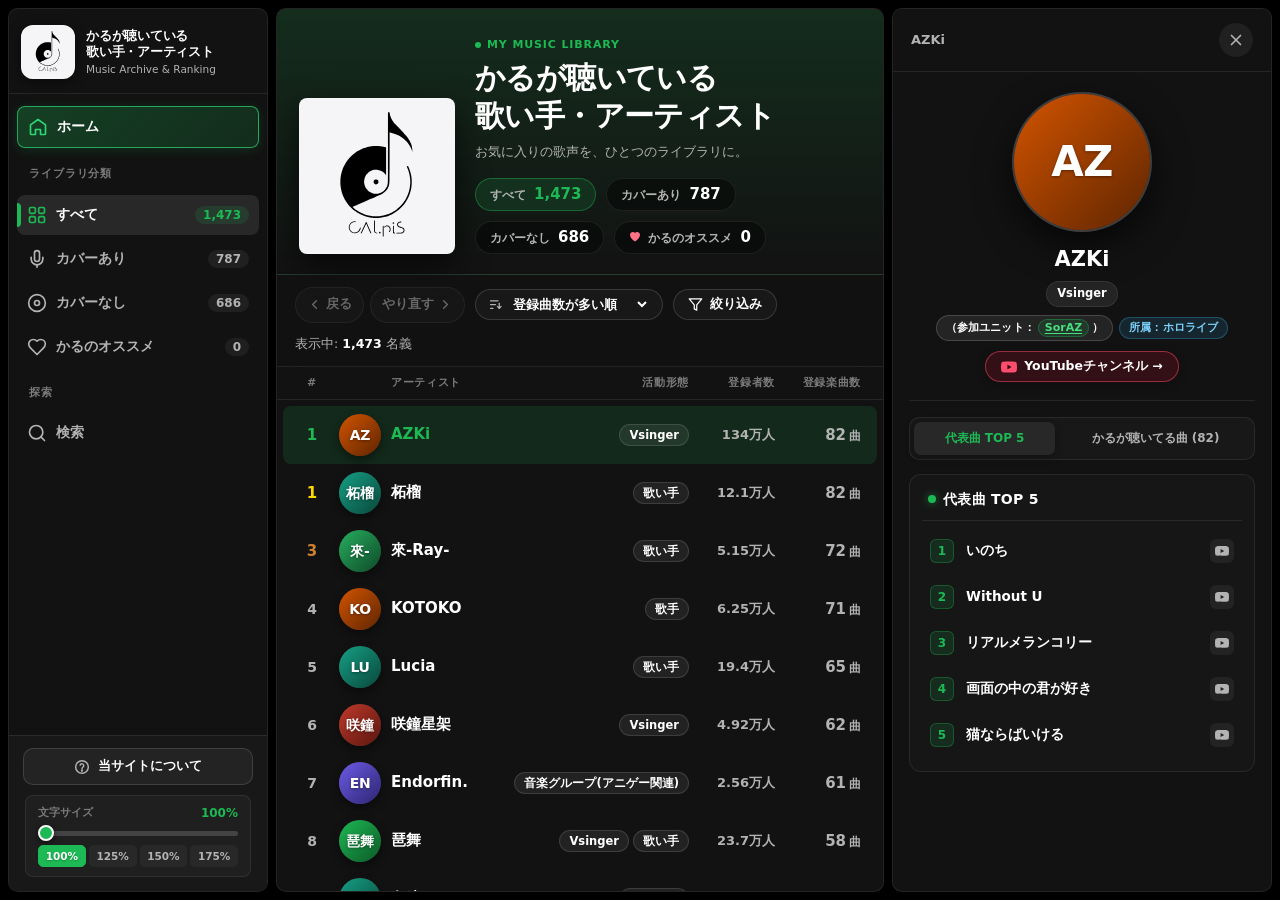
==== index.html @ d20d6b58 "Add files via upload" ====
<!DOCTYPE html>
<html lang="ja">
<head>
  <meta charset="UTF-8">
  <meta name="viewport" content="width=device-width, initial-scale=1.0, viewport-fit=cover">
  <title>かるが聴いている歌い手・アーティスト</title>
  <meta name="description" content="かるが聴いている歌い手・アーティストの登録楽曲ランキング・アーカイブサイト（カバーあり・カバーなし・代表曲TOP5対応）">
  <meta name="theme-color" content="#000000">
  <link rel="preconnect" href="https://yt3.googleusercontent.com">
  <link rel="preconnect" href="https://yt3.googleusercontent.com" crossorigin>
  <link rel="dns-prefetch" href="https://yt3.googleusercontent.com">
  <link rel="preconnect" href="https://yt3.ggpht.com">
  <link rel="preconnect" href="https://yt3.ggpht.com" crossorigin>
  <link rel="dns-prefetch" href="https://yt3.ggpht.com">
  <link rel="preconnect" href="https://lh3.googleusercontent.com">
  <link rel="preconnect" href="https://lh3.googleusercontent.com" crossorigin>
  <link rel="dns-prefetch" href="https://lh3.googleusercontent.com">
  <link rel="manifest" href="./manifest.json">
  <meta name="mobile-web-app-capable" content="yes">
  <meta name="apple-mobile-web-app-capable" content="yes">
  <meta name="apple-mobile-web-app-status-bar-style" content="black-translucent">
  <meta name="apple-mobile-web-app-title" content="かる音楽アーカイブ">
  <link rel="icon" type="image/png" sizes="256x256" href="./assets/favicon.png">
  <link rel="icon" type="image/png" sizes="512x512" href="./assets/icon-512.png">
  <link rel="apple-touch-icon" sizes="180x180" href="./assets/apple-touch-icon.png">
  <link rel="canonical" href="https://calpis-music-archive.vercel.app/">
  <meta property="og:type" content="website">
  <meta property="og:url" content="https://calpis-music-archive.vercel.app/">
  <meta property="og:site_name" content="かるが聴いている歌い手・アーティスト">
  <meta property="og:title" content="かるが聴いている歌い手・アーティスト">
  <meta property="og:description" content="かるが聴いている女性ボーカル・歌い手・アーティストの登録楽曲ランキング・アーカイブ">
  <meta property="og:image" content="https://calpis-music-archive.vercel.app/assets/ogp.png">
  <meta property="og:image:width" content="1200">
  <meta property="og:image:height" content="630">
  <meta name="twitter:card" content="summary_large_image">
  <meta name="twitter:url" content="https://calpis-music-archive.vercel.app/">
  <meta name="twitter:title" content="かるが聴いている歌い手・アーティスト">
  <meta name="twitter:description" content="かるが聴いている女性ボーカル・歌い手・アーティストの登録楽曲ランキング・アーカイブ">
  <meta name="twitter:image" content="https://calpis-music-archive.vercel.app/assets/ogp.png">
  <link rel="stylesheet" href="./styles.css">
</head>
<body>
  <!-- Owner-only Edit Mode Banner (Hidden unless activated by 5 taps; general visitors never see this) -->
  <div class="fav-quick-edit-banner" id="favQuickEditBanner" role="status" aria-live="polite">
    <div class="fav-qe-main-row">
      <span class="fav-qe-left">
        <span class="fav-qe-dot"></span>
        <span class="fav-qe-text"><svg class="heart-soft-svg" viewBox="0 0 24 24" fill="currentColor" aria-hidden="true"><path d="M12 20.6c-.35 0-.7-.12-1-.35C7.1 17.2 2 12.8 2 7.8 2 4.5 4.6 2 7.9 2c1.75 0 3.25.8 4.1 2.05C12.85 2.8 14.35 2 16.1 2 19.4 2 22 4.5 22 7.8c0 5-5.1 9.4-9 12.45-.3.23-.65.35-1 .35Z"/></svg> 編集モード</span>
        <span class="fav-qe-diff-badge" id="favQeDiffBadge">変更なし</span>
      </span>
      <span class="fav-qe-actions">
        <button type="button" class="fav-qe-history-btn" data-history-action="undo" title="直前の操作を取り消す（戻る）" aria-label="戻る" disabled>↶</button>
        <button type="button" class="fav-qe-history-btn" data-history-action="redo" title="取り消した操作をやり直す" aria-label="やり直す" disabled>↷</button>
        <button type="button" class="fav-qe-migrate-btn" id="openLegacyMigrateBtn" style="display:none;" title="この端末のlocalStorageにある既存ハート設定をサーバーへ移行">端末データ移行</button>
        <button type="button" class="fav-qe-discard-btn" id="discardFavQuickEditBtn" style="display:none;" title="未保存の変更を破棄して編集前の状態に戻す">取消</button>
        <button type="button" class="fav-qe-exit-btn" id="exitFavQuickEditBtn">完了して閉じる</button>
      </span>
    </div>
    <div class="fav-qe-tier-row" id="favQeTierTabs" role="tablist" aria-label="付与するハートのグレード選択">
      <button type="button" class="fav-qe-tier-tab active" data-select-heart-tier="3" role="tab" aria-selected="true" title="最上位グレードのハートを付ける">
        <span class="qe-tier-icon qe-tier-icon-3"><span class="heart-tier-pc">♥♥♥</span><span class="heart-tier-mob"><svg class="heart-soft-svg heart-mob-tier-3" viewBox="0 0 24 24" aria-hidden="true"><path class="heart-mob-outer-ring" d="M12 21.4c-.38 0-.75-.13-1.08-.38C6.7 17.7 1.3 13.0 1.3 7.7 1.3 4.1 4.1 1.4 7.7 1.4c1.82 0 3.4.82 4.3 2.12C12.9 2.22 14.48 1.4 16.3 1.4 19.9 1.4 22.7 4.1 22.7 7.7c0 5.3-5.4 10.0-9.62 13.32-.33.25-.7.38-1.08.38Z" fill="none" stroke="#fda4af" stroke-width="1.65"/><path class="heart-mob-inner-core" d="M12 18.5c-.28 0-.55-.1-.78-.28C8.2 15.8 4.4 12.5 4.4 8.6 4.4 6.1 6.3 4.2 8.9 4.2c1.38 0 2.52.6 3.1 1.56.58-.96 1.72-1.56 3.1-1.56 2.6 0 4.5 1.9 4.5 4.4 0 3.9-3.8 7.2-6.82 9.62-.23.18-.5.28-.78.28Z" fill="#f43f5e"/></svg></span></span>
        <span class="qe-tier-label">最上位</span>
      </button>
      <button type="button" class="fav-qe-tier-tab" data-select-heart-tier="2" role="tab" aria-selected="false" title="第2グレードのハートを付ける">
        <span class="qe-tier-icon qe-tier-icon-2"><span class="heart-tier-pc">♥♥</span><span class="heart-tier-mob"><svg class="heart-soft-svg heart-mob-tier-2" viewBox="0 0 24 24" fill="#fb7185" aria-hidden="true"><path d="M12 20.6c-.35 0-.7-.12-1-.35C7.1 17.2 2 12.8 2 7.8 2 4.5 4.6 2 7.9 2c1.75 0 3.25.8 4.1 2.05C12.85 2.8 14.35 2 16.1 2 19.4 2 22 4.5 22 7.8c0 5-5.1 9.4-9 12.45-.3.23-.65.35-1 .35Z"/></svg></span></span>
        <span class="qe-tier-label">第2</span>
      </button>
      <button type="button" class="fav-qe-tier-tab" data-select-heart-tier="1" role="tab" aria-selected="false" title="第1グレードのハートを付ける">
        <span class="qe-tier-icon qe-tier-icon-1"><span class="heart-tier-pc">♥</span><span class="heart-tier-mob"><svg class="heart-soft-svg heart-mob-tier-1" viewBox="0 0 24 24" fill="none" stroke="#fda4af" stroke-width="2.4" aria-hidden="true"><path d="M12 20.2c-.35 0-.7-.12-1-.35C7.1 16.8 2.4 12.6 2.4 7.8 2.4 4.7 4.8 2.3 7.9 2.3c1.75 0 3.25.8 4.1 2.05C12.85 3.1 14.35 2.3 16.1 2.3c3.1 0 5.5 2.4 5.5 5.5 0 4.8-4.7 9-8.6 12.05-.3.23-.65.35-1 .35Z"/></svg></span></span>
        <span class="qe-tier-label">第1</span>
      </button>
    </div>
    <div class="fav-qe-error-row" id="favQeErrorRow" style="display:none;" role="alert">
      <span class="fav-qe-error-msg" id="favQeErrorMsg">保存に失敗しました。変更内容は端末内に保持されています。</span>
      <span class="fav-qe-error-actions">
        <button type="button" class="fav-qe-retry-btn" id="retryFavSaveBtn">再試行</button>
        <button type="button" class="fav-qe-keep-close-btn" id="closeKeepDraftBtn">一時保存して閉じる</button>
      </span>
    </div>
  </div>

  <!-- Owner-only Initial localStorage -> Server Migration Modal (Only accessible inside Edit Mode) -->
  <div class="about-modal-backdrop fav-sync-modal-overlay" id="favMigrationModal" aria-hidden="true" role="dialog" aria-modal="true" aria-labelledby="favMigrationTitle">
    <div class="about-modal-card fav-sync-modal-card">
      <div class="about-modal-header">
        <div class="about-modal-title-wrap">
          <span class="about-modal-icon">❤</span>
          <h2 class="about-modal-title" id="favMigrationTitle">既存の「かるのオススメ」サーバー初回移行</h2>
        </div>
        <button type="button" class="about-modal-close" id="closeFavMigrationModalBtn" aria-label="閉じる">✕</button>
      </div>
      <div class="about-modal-body fav-sync-modal-body">
        <p class="fav-sync-lead" id="favMigrationLead">この端末に保存されている既存のハート設定をサーバーへ移行し、PC・スマホ・PWA・全閲覧者間で共有できるようにします。</p>
        <div class="fav-sync-preview-box">
          <div class="fav-sync-preview-header">
            <span>この端末の既存ハート設定</span>
            <strong id="favMigrationCountBadge">0 名義</strong>
          </div>
          <div class="fav-sync-preview-list" id="favMigrationPreviewList"></div>
        </div>
        <div class="fav-sync-error-box" id="favMigrationErrorBox" style="display:none;" role="alert"></div>
        <div class="fav-sync-modal-actions">
          <button type="button" class="fav-sync-btn fav-sync-btn-primary" id="confirmFavMigrationBtn">確認してこの端末からサーバーへ移行する</button>
          <button type="button" class="fav-sync-btn fav-sync-btn-secondary" id="postponeFavMigrationBtn">あとで（今は移行しない）</button>
          <button type="button" class="fav-sync-btn fav-sync-btn-ghost" id="skipDeviceFavMigrationBtn">この端末からは移行しない（別端末から移行する）</button>
        </div>
      </div>
    </div>
  </div>

  <!-- Owner-only Multi-Device Conflict Resolution Modal (Only triggered when saving from Edit Mode) -->
  <div class="about-modal-backdrop fav-sync-modal-overlay" id="favConflictModal" aria-hidden="true" role="dialog" aria-modal="true" aria-labelledby="favConflictTitle">
    <div class="about-modal-card fav-sync-modal-card">
      <div class="about-modal-header">
        <div class="about-modal-title-wrap">
          <span class="about-modal-icon">!</span>
          <h2 class="about-modal-title" id="favConflictTitle">他端末での更新を検出しました（上書き防止）</h2>
        </div>
        <button type="button" class="about-modal-close" id="closeFavConflictModalBtn" aria-label="閉じる">✕</button>
      </div>
      <div class="about-modal-body fav-sync-modal-body">
        <p class="fav-sync-lead">この端末で編集している間に、別の端末から設定が更新されました。意図しない上書きを防ぐため、保存方法を選択してください。</p>
        <div class="fav-conflict-grid">
          <div class="fav-sync-preview-box">
            <div class="fav-sync-preview-header">
              <span>この端末での変更内容</span>
              <strong id="favConflictLocalSummary">0 件</strong>
            </div>
            <div class="fav-sync-preview-list" id="favConflictLocalDetail"></div>
          </div>
          <div class="fav-sync-preview-box">
            <div class="fav-sync-preview-header">
              <span>サーバーの最新データ</span>
              <strong id="favConflictServerSummary">0 件</strong>
            </div>
            <div class="fav-sync-preview-list" id="favConflictServerDetail"></div>
          </div>
        </div>
        <div class="fav-sync-modal-actions">
          <button type="button" class="fav-sync-btn fav-sync-btn-primary" id="conflictMergeSaveBtn">両方の変更を合体して保存（推奨）</button>
          <button type="button" class="fav-sync-btn fav-sync-btn-secondary" id="conflictForceOverwriteBtn">この端末の内容でそのまま上書き保存</button>
          <button type="button" class="fav-sync-btn fav-sync-btn-ghost" id="conflictLoadServerBtn">サーバーの最新データを反映（今回の変更を破棄）</button>
        </div>
      </div>
    </div>
  </div>

  <!-- Owner-only Save Feedback Toast (Never shown during normal browsing) -->
  <div class="fav-sync-toast" id="favSyncToast" role="status" aria-live="polite" aria-atomic="true"></div>
  <!-- ① Simplified Clean Mobile Top Header Bar (with Home Reset & Search) -->
  <header class="mobile-top-bar">
    <div class="mobile-top-left">
      <span class="mobile-top-dot" aria-hidden="true"></span>
      <div class="mobile-top-title" id="mobileTopTitle">すべて</div>
    </div>
    <div class="mobile-top-actions">
      <button type="button" class="mob-icon-circle-btn mob-about-btn" id="mobAboutBtn" aria-label="当サイトについてを表示" title="当サイトについて">
        <svg viewBox="0 0 24 24" fill="none" stroke="currentColor" stroke-width="2.2" stroke-linecap="round" stroke-linejoin="round" aria-hidden="true"><circle cx="12" cy="12" r="9.5"></circle><path d="M9.2 9.2a2.8 2.8 0 0 1 5.45.95c0 1.9-2.65 2.45-2.65 4.05"></path><circle cx="12" cy="17.3" r="0.65" fill="currentColor"></circle></svg>
      </button>
      <button type="button" class="mob-home-btn" id="mobTopHomeBtn" aria-label="初期状態（ホーム）に戻る" title="ホーム（初期状態に戻る）">
        <svg viewBox="0 0 24 24" fill="none" stroke="currentColor" stroke-width="2.2" stroke-linecap="round" stroke-linejoin="round"><path d="M3 9.5 12 3l9 6.5V20a1 1 0 0 1-1 1h-5v-6h-6v6H4a1 1 0 0 1-1-1V9.5z"></path></svg>
        <span>ホーム</span>
      </button>
      <button type="button" class="mob-icon-circle-btn" id="mobTopSearchBtn" aria-label="検索画面を開く" title="検索">
        <svg viewBox="0 0 24 24" fill="none" stroke="currentColor" stroke-width="2.2" stroke-linecap="round" stroke-linejoin="round"><circle cx="11" cy="11" r="8"></circle><line x1="21" x2="16.65" y1="21" y2="16.65"></line></svg>
      </button>
    </div>
  </header>

  <div class="app-shell" id="appShell">
    <!-- Left Sidebar (PC) -->
    <aside class="left-sidebar" aria-label="メインナビゲーション">
      <div class="sidebar-top-area">
        <div class="brand-box">
          <div class="brand-logo-row">
            <div class="brand-disc-icon" aria-hidden="true"><img src="./assets/logo.svg" alt="CAL.piS ロゴ" class="brand-logo-img" width="48" height="48" decoding="async"></div>
            <div class="brand-text-col">
              <div class="brand-title">かるが聴いている<br>歌い手・アーティスト</div>
              <div class="brand-sub">Music Archive &amp; Ranking</div>
            </div>
          </div>
        </div>

        <nav class="nav-section" aria-label="カテゴリ・検索切替">
          <button type="button" class="nav-btn nav-home-btn" id="pcHomeBtn" title="初期状態（ホーム）に戻る">
            <span class="nav-btn-left">
              <svg viewBox="0 0 24 24" fill="none" stroke="currentColor" stroke-width="2" stroke-linecap="round" stroke-linejoin="round"><path d="M3 9.5 12 3l9 6.5V20a1 1 0 0 1-1 1h-5v-6h-6v6H4a1 1 0 0 1-1-1V9.5z"></path></svg>
              <span>ホーム</span>
            </span>
          </button>

          <div class="nav-section-label" style="margin-top:8px;">ライブラリ分類</div>
          <button type="button" class="nav-btn active" data-nav-view="all">
            <span class="nav-btn-left">
              <svg viewBox="0 0 24 24" fill="none" stroke="currentColor" stroke-width="2" stroke-linecap="round" stroke-linejoin="round"><rect x="3" y="3" width="7" height="7" rx="1.5"></rect><rect x="14" y="3" width="7" height="7" rx="1.5"></rect><rect x="14" y="14" width="7" height="7" rx="1.5"></rect><rect x="3" y="14" width="7" height="7" rx="1.5"></rect></svg>
              <span>すべて</span>
            </span>
            <span class="nav-count-badge" id="navBadgeAll">1,463</span>
          </button>

          <button type="button" class="nav-btn" data-nav-view="cat1">
            <span class="nav-btn-left">
              <svg viewBox="0 0 24 24" fill="none" stroke="currentColor" stroke-width="2" stroke-linecap="round" stroke-linejoin="round"><path d="M12 2a3 3 0 0 0-3 3v7a3 3 0 0 0 6 0V5a3 3 0 0 0-3-3Z"></path><path d="M19 10v2a7 7 0 0 1-14 0v-2"></path><line x1="12" x2="12" y1="19" y2="22"></line></svg>
              <span>カバーあり</span>
            </span>
            <span class="nav-count-badge" id="navBadgeCat1">783</span>
          </button>

          <button type="button" class="nav-btn" data-nav-view="cat2">
            <span class="nav-btn-left">
              <svg viewBox="0 0 24 24" fill="none" stroke="currentColor" stroke-width="2" stroke-linecap="round" stroke-linejoin="round"><circle cx="12" cy="12" r="10"></circle><circle cx="12" cy="12" r="3"></circle></svg>
              <span>カバーなし</span>
            </span>
            <span class="nav-count-badge" id="navBadgeCat2">680</span>
          </button>

          <button type="button" class="nav-btn nav-recommend-btn" data-nav-view="recommend">
            <span class="nav-btn-left">
              <svg viewBox="0 0 24 24" fill="none" stroke="currentColor" stroke-width="2" stroke-linecap="round" stroke-linejoin="round"><path d="M19 14c1.49-1.46 3-3.21 3-5.5A5.5 5.5 0 0 0 16.5 3c-1.76 0-3 .5-4.5 2-1.5-1.5-2.74-2-4.5-2A5.5 5.5 0 0 0 2 8.5c0 2.3 1.5 4.05 3 5.5l7 7Z"></path></svg>
              <span>かるのオススメ</span>
            </span>
            <span class="nav-count-badge" id="navBadgeRecommend">0</span>
          </button>

          <div class="nav-section-label" style="margin-top:10px;">探索</div>
          <button type="button" class="nav-btn" data-nav-view="search">
            <span class="nav-btn-left">
              <svg viewBox="0 0 24 24" fill="none" stroke="currentColor" stroke-width="2" stroke-linecap="round" stroke-linejoin="round"><circle cx="11" cy="11" r="8"></circle><line x1="21" x2="16.65" y1="21" y2="16.65"></line></svg>
              <span>検索</span>
            </span>
          </button>
        </nav>
      </div>

      <!-- Fixed-Position Footer: #pcFontScaleBox never shifts by even 1px across 100%-175% -->
      <div class="sidebar-footer" id="pcSidebarFooter">
        <button type="button" class="pc-about-site-btn" id="pcAboutBtn" aria-label="当サイトについてを表示" title="当サイトについて">
          <svg viewBox="0 0 24 24" fill="none" stroke="currentColor" stroke-width="2.2" stroke-linecap="round" stroke-linejoin="round" aria-hidden="true"><circle cx="12" cy="12" r="9.5"></circle><path d="M9.2 9.2a2.8 2.8 0 0 1 5.45.95c0 1.9-2.65 2.45-2.65 4.05"></path><circle cx="12" cy="17.3" r="0.65" fill="currentColor"></circle></svg>
          <span>当サイトについて</span>
        </button>
        <div class="font-scale-box" id="pcFontScaleBox" aria-label="PC文字サイズ設定">
          <div class="font-scale-header">
            <span class="font-scale-label">文字サイズ</span>
            <strong class="font-scale-val" id="pcFontScaleVal">100%</strong>
          </div>
          <input type="range" id="pcFontScaleSlider" class="font-scale-slider" min="100" max="175" step="25" value="100" aria-valuemin="100" aria-valuemax="175" aria-valuenow="100" aria-label="文字サイズ調整スライダー（100%〜175%）">
          <div class="font-scale-ticks" role="group" aria-label="文字サイズ段階選択">
            <button type="button" class="font-tick-btn active" data-font-scale="100">100%</button>
            <button type="button" class="font-tick-btn" data-font-scale="125">125%</button>
            <button type="button" class="font-tick-btn" data-font-scale="150">150%</button>
            <button type="button" class="font-tick-btn" data-font-scale="175">175%</button>
          </div>
        </div>

      </div>
    </aside>

    <!-- Center Ranking / Search Panel -->
    <main class="center-panel">
      <div class="center-scroll" id="centerScrollArea">
        <!-- Hero Header (Visible on Category 1 & 2 views) -->
        <section class="hero-header" id="heroHeaderSection">
          <div class="hero-cover-wrap">
            <img src="./assets/logo.svg" alt="かるが聴いている歌い手・アーティスト 公式ロゴ (CAL.piS)" class="hero-cover-img" width="156" height="156" fetchpriority="high" decoding="async">
          </div>
          <div class="hero-info">
            <div class="hero-badge">
              <span class="hero-badge-dot"></span>
              <span>MY MUSIC LIBRARY</span>
            </div>
            <h1 class="hero-title">かるが聴いている<span class="nowrap-phrase">歌い手・アーティスト</span></h1>
            <p class="hero-desc">お気に入りの歌声を、<span class="nowrap-phrase">ひとつのライブラリに。</span></p>
            <div class="hero-brand-sub">
              <span class="hero-brand-sub-dot"></span>
              <span>CALPIS MUSIC ARCHIVE</span>
            </div>
            <div class="hero-stats">
              <button type="button" class="stat-pill interactive active-cat" id="pillAll" title="すべてを表示">
                <span class="stat-label">すべて</span>
                <span class="stat-val" id="statTotal">1,473</span>
              </button>
              <button type="button" class="stat-pill interactive" id="pillCat1" title="カバーありを表示">
                <span class="stat-label">カバーあり</span>
                <span class="stat-val" id="statCat1">787</span>
              </button>
              <button type="button" class="stat-pill interactive" id="pillCat2" title="カバーなしを表示">
                <span class="stat-label">カバーなし</span>
                <span class="stat-val" id="statCat2">686</span>
              </button>
              <button type="button" class="stat-pill interactive stat-pill-recommend" id="pillRecommend" title="かるのオススメを表示">
                <span class="stat-label"><svg class="heart-soft-svg" viewBox="0 0 24 24" fill="currentColor" aria-hidden="true"><path d="M12 20.6c-.35 0-.7-.12-1-.35C7.1 17.2 2 12.8 2 7.8 2 4.5 4.6 2 7.9 2c1.75 0 3.25.8 4.1 2.05C12.85 2.8 14.35 2 16.1 2 19.4 2 22 4.5 22 7.8c0 5-5.1 9.4-9 12.45-.3.23-.65.35-1 .35Z"/></svg> かるのオススメ</span>
                <span class="stat-val" id="statRecommend">0</span>
              </button>
            </div>
          </div>
        </section>

        <!-- Smartphone Horizontal Short "かるのオススメ" Box (replaces Mobile App Title Box between Top Bar and Stat Cards) -->
        <section class="mobile-recommend-box-wrap" id="mobileRecommendWrap" aria-label="かるのオススメ">
          <button type="button" class="mobile-recommend-banner" id="mobRecommendBtn">
            <span class="mob-rec-left">
              <span class="mob-rec-icon" aria-hidden="true">
                <svg class="heart-soft-svg" viewBox="0 0 24 24" fill="currentColor" aria-hidden="true"><path d="M12 20.6c-.35 0-.7-.12-1-.35C7.1 17.2 2 12.8 2 7.8 2 4.5 4.6 2 7.9 2c1.75 0 3.25.8 4.1 2.05C12.85 2.8 14.35 2 16.1 2 19.4 2 22 4.5 22 7.8c0 5-5.1 9.4-9 12.45-.3.23-.65.35-1 .35Z"/></svg>
              </span>
              <span class="mob-rec-text-col">
                <span class="mob-rec-title">かるのオススメ</span>
              </span>
            </span>
            <span class="mob-rec-right">
              <span class="mob-rec-count-wrap"><strong id="mobStatRecommend">0</strong><span>名義</span><span class="mob-rec-slash">/</span><strong id="mobStatRecommendSongs">0</strong><span>曲</span></span>
              <span class="mob-stat-action-badge">切替</span>
            </span>
          </button>
        </section>

        <!-- ② 3 High-Visibility Stat Cards for Smartphone (Total is non-button readout; Cat1/Cat2 are interactive buttons) -->
        <section class="mobile-stats-grid" id="mobileStatsGrid" aria-label="アーカイブ統計・分類切替">
          <button type="button" class="mob-stat-card interactive active-cat" id="mobCardTotal">
            <div class="mob-stat-top-row">
              <div class="mob-stat-icon" aria-hidden="true">
                <svg viewBox="0 0 24 24" fill="none" stroke="currentColor" stroke-width="2.2" stroke-linecap="round" stroke-linejoin="round"><rect x="3" y="3" width="7" height="7" rx="1.5"></rect><rect x="14" y="3" width="7" height="7" rx="1.5"></rect><rect x="14" y="14" width="7" height="7" rx="1.5"></rect><rect x="3" y="14" width="7" height="7" rx="1.5"></rect></svg>
              </div>
              <span class="mob-stat-action-badge">切替</span>
            </div>
            <div class="mob-stat-num" id="mobStatTotal">1,463</div>
            <div class="mob-stat-label">すべて</div>
          </button>

          <button type="button" class="mob-stat-card interactive" id="mobCardCat1">
            <div class="mob-stat-top-row">
              <div class="mob-stat-icon" aria-hidden="true">
                <svg viewBox="0 0 24 24" fill="none" stroke="currentColor" stroke-width="2.2" stroke-linecap="round" stroke-linejoin="round"><path d="M12 2a3 3 0 0 0-3 3v7a3 3 0 0 0 6 0V5a3 3 0 0 0-3-3Z"></path><path d="M19 10v2a7 7 0 0 1-14 0v-2"></path><line x1="12" x2="12" y1="19" y2="22"></line></svg>
              </div>
              <span class="mob-stat-action-badge">切替</span>
            </div>
            <div class="mob-stat-num" id="mobStatCat1">783</div>
            <div class="mob-stat-label">カバーあり</div>
          </button>

          <button type="button" class="mob-stat-card interactive" id="mobCardCat2">
            <div class="mob-stat-top-row">
              <div class="mob-stat-icon" aria-hidden="true">
                <svg viewBox="0 0 24 24" fill="none" stroke="currentColor" stroke-width="2.2" stroke-linecap="round" stroke-linejoin="round"><circle cx="12" cy="12" r="10"></circle><circle cx="12" cy="12" r="3"></circle></svg>
              </div>
              <span class="mob-stat-action-badge">切替</span>
            </div>
            <div class="mob-stat-num" id="mobStatCat2">680</div>
            <div class="mob-stat-label">カバーなし</div>
          </button>
        </section>

        <!-- ③ Mobile Collection Section Heading above Unified Sort & Filter -->
        <section class="mobile-collection-header" id="mobileCollectionHeader">
          <div class="mob-col-overline">ARTIST COLLECTION</div>
          <h2 class="mob-col-title" id="mobCollectionTitle">すべて</h2>
          <div class="mob-col-subrow">
            <span id="mobCollectionSub">歌い手・アーティストを登録楽曲数順に表示</span>
            <span class="mob-col-count" id="mobCollectionCount">1,463 名義</span>
          </div>
        </section>

        <!-- Dedicated Search Header (Visible on Search view) -->
        <section class="search-view-header" id="searchHeaderSection" style="display:none;">
          <div class="search-header-top-row">
            <h1 class="search-view-title" id="searchViewTitle">すべて検索</h1>
            <div class="search-target-tabs" role="tablist" aria-label="検索モードの切り替え">
              <button type="button" class="search-target-tab active" data-search-target="all" role="tab" aria-selected="true">すべて</button>
              <button type="button" class="search-target-tab" data-search-target="artist" role="tab" aria-selected="false"><span class="tab-label-pc">アーティストを検索</span><span class="tab-label-mob">アーティスト</span></button>
              <button type="button" class="search-target-tab" data-search-target="song" role="tab" aria-selected="false"><span class="tab-label-pc">楽曲を検索</span><span class="tab-label-mob">楽曲</span></button>
              <button type="button" class="search-target-tab" data-search-target="group" role="tab" aria-selected="false"><span class="tab-label-pc">グループを検索</span><span class="tab-label-mob">グループ</span></button>
            </div>
          </div>
          <div class="search-box-wrap">
            <svg class="search-icon" viewBox="0 0 24 24" fill="none" stroke="currentColor" stroke-width="2.2" stroke-linecap="round" stroke-linejoin="round"><circle cx="11" cy="11" r="8"></circle><line x1="21" x2="16.65" y1="21" y2="16.65"></line></svg>
            <input type="text" inputmode="search" id="mainSearchInput" class="search-main-input" placeholder="アーティスト名・ひらがな・カタカナ・ローマ字・楽曲名を入力..." autocomplete="off">
            <button type="button" id="clearSearchBtn" class="search-clear-btn" style="display:none;" aria-label="検索語をクリア">×</button>
          </div>
          <!-- Live Search Candidate Suggestions -->
          <div class="search-candidates-bar" id="searchCandidatesBar" style="display:none;" aria-label="検索候補"></div>
          <div class="search-scope-tabs" role="tablist" aria-label="検索対象の分類">
            <button type="button" class="scope-tab active" data-search-scope="all">すべて (<span id="scopeCntAll">1,465</span>)</button>
            <button type="button" class="scope-tab" data-search-scope="cat1"><span class="tab-label-pc">カバーあり</span><span class="tab-label-mob">カバー</span> (<span id="scopeCntCat1">783</span>)</button>
            <button type="button" class="scope-tab" data-search-scope="cat2">カバーなし (<span id="scopeCntCat2">682</span>)</button>
          </div>
        </section>

        <!-- ③ Unified Sticky Controls & Active Filter Chips (Single unified location on both PC & Mobile) -->
        <div class="sticky-controls">
          <div class="controls-top-row">
            <div class="controls-left">
              <div class="history-nav-group" role="group" aria-label="操作の戻る・やり直す">
                <button type="button" class="history-nav-btn" id="undoNavBtn" data-history-action="undo" disabled aria-label="直前の操作に戻る" title="直前の操作に戻る">
                  <svg viewBox="0 0 24 24" fill="none" stroke="currentColor" stroke-width="2.3" stroke-linecap="round" stroke-linejoin="round"><polyline points="15 18 9 12 15 6"></polyline></svg>
                  <span>戻る</span>
                </button>
                <button type="button" class="history-nav-btn" id="redoNavBtn" data-history-action="redo" disabled aria-label="操作をやり直す" title="操作をやり直す">
                  <span>やり直す</span>
                  <svg viewBox="0 0 24 24" fill="none" stroke="currentColor" stroke-width="2.3" stroke-linecap="round" stroke-linejoin="round"><polyline points="9 18 15 12 9 6"></polyline></svg>
                </button>
              </div>
              <div class="sort-wrap" id="sortWrapContainer">
                <svg viewBox="0 0 24 24" fill="none" stroke="currentColor" stroke-width="2" stroke-linecap="round" stroke-linejoin="round"><line x1="4" x2="16" y1="6" y2="6"></line><line x1="4" x2="12" y1="12" y2="12"></line><line x1="4" x2="8" y1="18" y2="18"></line><polyline points="15 15 18 18 21 15"></polyline><line x1="18" x2="18" y1="10" y2="18"></line></svg>
                <select id="pcSortSelect" class="sort-select" aria-label="並び替え">
                  <option value="countDesc">登録曲数が多い順</option>
                  <option value="countAsc">登録曲数が少ない順</option>
                  <option value="kanaAsc">五十音順</option>
                  <option value="alphaAsc">アルファベット順</option>
                  <option value="nameAsc">名前：昇順</option>
                  <option value="nameDesc">名前：降順</option>
                  <option value="subDesc">登録者数が多い順</option>
                  <option value="subAsc">登録者数が少ない順</option>
                </select>
                <div class="custom-sort-menu" id="customSortMenu" role="listbox" aria-label="並び替えメニュー">
                  <button type="button" class="custom-sort-option active" data-sort-value="countDesc" role="option" aria-selected="true">登録曲数が多い順</button>
                  <button type="button" class="custom-sort-option" data-sort-value="countAsc" role="option" aria-selected="false">登録曲数が少ない順</button>
                  <button type="button" class="custom-sort-option" data-sort-value="kanaAsc" role="option" aria-selected="false">五十音順</button>
                  <button type="button" class="custom-sort-option" data-sort-value="alphaAsc" role="option" aria-selected="false">アルファベット順</button>
                  <button type="button" class="custom-sort-option" data-sort-value="nameAsc" role="option" aria-selected="false">名前：昇順</button>
                  <button type="button" class="custom-sort-option" data-sort-value="nameDesc" role="option" aria-selected="false">名前：降順</button>
                  <button type="button" class="custom-sort-option" data-sort-value="subDesc" role="option" aria-selected="false">登録者数が多い順</button>
                  <button type="button" class="custom-sort-option" data-sort-value="subAsc" role="option" aria-selected="false">登録者数が少ない順</button>
                </div>
              </div>

              <button type="button" class="filter-toggle-btn" id="pcFilterToggleBtn">
                <svg viewBox="0 0 24 24" fill="none" stroke="currentColor" stroke-width="2" stroke-linecap="round" stroke-linejoin="round"><polygon points="22 3 2 3 10 12.46 10 19 14 21 14 12.46 22 3"></polygon></svg>
                <span>絞り込み</span>
              </button>

              <!-- Active Filter Chips (Individual × removal + すべて解除) -->
              <div class="active-chips-wrap" id="activeChipsContainer"></div>
            </div>

            <div class="controls-right">
              <span class="result-summary-text" id="resultSummaryText">表示中: <strong>1,463</strong> 名義</span>
            </div>
          </div>
        </div>

        <!-- PC Collapsible Filter Drawer (Placed in normal scroll flow so scrolling down scrolls it up out of view) -->
        <div class="pc-filter-drawer" id="pcFilterDrawer"></div>

        <!-- "かるのオススメ" Artist / Song Switcher Slot (Placed ABOVE list-col-header) -->
        <div class="recommend-switch-bar-slot" id="recommendSwitchBarSlot" style="display:none;"></div>

        <!-- Ranking List Column Header (PC: 6 columns / Smartphone: 4 columns) -->
        <div class="list-col-header" id="listColHeader">
          <span class="list-col-rank" id="listColRankLabel" style="text-align:center;">#</span>
          <span></span>
          <span class="list-col-main" id="listColMainLabel">アーティスト</span>
          <span class="col-pc-only" style="text-align:right;">活動形態</span>
          <span class="col-pc-only col-agency-wide" style="text-align:center;" title="所属（事務所・作品）">所属</span>
          <span class="col-pc-only" style="text-align:right;" title="YouTubeチャンネル登録者数">登録者数</span>
          <span class="list-col-count" id="listColCountLabel" style="text-align:right;padding-right:4px;">登録楽曲数</span>
          <span class="list-col-fav-count" id="listColFavCountLabel" style="display:none;text-align:right;padding-right:4px;">高評価曲数</span>
        </div>

        <!-- Ranking Rows Container -->
        <div class="artist-list" id="artistListContainer"></div>
      </div>
    </main>

    <!-- Right Artist Detail Panel (PC Right Column / Mobile Bottom Sheet) -->
    <aside class="right-panel" id="rightDetailPanel" aria-label="アーティスト詳細">
      <div class="sheet-drag-handle" aria-hidden="true"></div>
      <div class="detail-top-bar">
        <button type="button" class="detail-back-btn" id="detailBackBtn" style="display:none;" aria-label="直前のプロフィール・状態に戻る" title="直前のプロフィール・状態に戻る">
          <svg width="15" height="15" viewBox="0 0 24 24" fill="none" stroke="currentColor" stroke-width="2.4" stroke-linecap="round" stroke-linejoin="round"><polyline points="15 18 9 12 15 6"></polyline></svg>
          <span id="detailBackBtnLabel">戻る</span>
        </button>
        <div class="detail-bar-title" id="detailTopBarTitle">アーティスト詳細</div>
        <button type="button" class="detail-close-btn" id="closeDetailBtn" aria-label="詳細パネルを閉じる" title="閉じる">
          <svg width="18" height="18" viewBox="0 0 24 24" fill="none" stroke="currentColor" stroke-width="2.2" stroke-linecap="round" stroke-linejoin="round"><line x1="18" x2="6" y1="6" y2="18"></line><line x1="6" x2="18" y1="6" y2="18"></line></svg>
        </button>
      </div>
      <div class="detail-scroll" id="detailScrollContent"></div>
    </aside>
  </div>

  <!-- Mobile Backdrop for Bottom Sheets -->
  <div class="sheet-backdrop" id="sheetBackdrop"></div>

  <!-- Mobile Filter Bottom Sheet -->
  <div class="mobile-filter-sheet" id="mobFilterSheet" aria-label="絞り込み設定">
    <div class="sheet-drag-handle" aria-hidden="true"></div>
    <div class="mob-sheet-header">
      <div class="mob-sheet-title">絞り込み条件</div>
      <button type="button" class="detail-close-btn" id="closeMobFilterBtn" aria-label="閉じる"><svg width="20" height="20" viewBox="0 0 24 24" fill="none" stroke="currentColor" stroke-width="2.4" stroke-linecap="round" stroke-linejoin="round"><line x1="18" x2="6" y1="6" y2="18"></line><line x1="6" x2="18" y1="6" y2="18"></line></svg></button>
    </div>
    <div class="mob-sheet-body" id="mobFilterSheetBody"></div>
    <div class="mob-sheet-footer">
      <button type="button" class="btn-reset-mob" id="resetMobFilterBtn">すべて解除</button>
      <button type="button" class="btn-apply-mob" id="applyMobFilterBtn">結果を表示</button>
    </div>
  </div>

  <!-- Mobile Fixed Bottom Navigation (3 Tabs: カバーあり / カバーなし / 検索) -->
  <nav class="mobile-bottom-nav" aria-label="モバイルナビゲーション">
    <button type="button" class="mob-nav-item active" data-nav-view="all">
      <svg viewBox="0 0 24 24" fill="none" stroke="currentColor" stroke-width="2" stroke-linecap="round" stroke-linejoin="round"><rect x="3" y="3" width="7" height="7" rx="1.5"></rect><rect x="14" y="3" width="7" height="7" rx="1.5"></rect><rect x="14" y="14" width="7" height="7" rx="1.5"></rect><rect x="3" y="14" width="7" height="7" rx="1.5"></rect></svg>
      <span>すべて</span>
    </button>
    <button type="button" class="mob-nav-item" data-nav-view="cat1">
      <svg viewBox="0 0 24 24" fill="none" stroke="currentColor" stroke-width="2" stroke-linecap="round" stroke-linejoin="round"><path d="M12 2a3 3 0 0 0-3 3v7a3 3 0 0 0 6 0V5a3 3 0 0 0-3-3Z"></path><path d="M19 10v2a7 7 0 0 1-14 0v-2"></path><line x1="12" x2="12" y1="19" y2="22"></line></svg>
      <span>カバーあり</span>
    </button>
    <button type="button" class="mob-nav-item" data-nav-view="cat2">
      <svg viewBox="0 0 24 24" fill="none" stroke="currentColor" stroke-width="2" stroke-linecap="round" stroke-linejoin="round"><circle cx="12" cy="12" r="10"></circle><circle cx="12" cy="12" r="3"></circle></svg>
      <span>カバーなし</span>
    </button>
    <button type="button" class="mob-nav-item" data-nav-view="search">
      <svg viewBox="0 0 24 24" fill="none" stroke="currentColor" stroke-width="2" stroke-linecap="round" stroke-linejoin="round"><circle cx="11" cy="11" r="8"></circle><line x1="21" x2="16.65" y1="21" y2="16.65"></line></svg>
      <span>検索</span>
    </button>
  </nav>

  
  <!-- About This Site Modal (当サイトについて) -->
  <div class="about-modal-backdrop" id="aboutSiteModal" role="dialog" aria-modal="true" aria-labelledby="aboutSiteModalTitle" aria-hidden="true">
    <div class="about-modal-card">
      <div class="about-modal-header">
        <div class="about-modal-title-wrap">
          <svg class="about-modal-title-icon" viewBox="0 0 24 24" fill="none" stroke="currentColor" stroke-width="2.2" stroke-linecap="round" stroke-linejoin="round" aria-hidden="true"><circle cx="12" cy="12" r="9.5"></circle><path d="M9.2 9.2a2.8 2.8 0 0 1 5.45.95c0 1.9-2.65 2.45-2.65 4.05"></path><circle cx="12" cy="17.3" r="0.65" fill="currentColor"></circle></svg>
          <h2 class="about-modal-title" id="aboutSiteModalTitle">当サイトについて</h2>
        </div>
        <button type="button" class="about-modal-close-btn" id="closeAboutModalBtn" aria-label="閉じる" title="閉じる">
          <svg width="18" height="18" viewBox="0 0 24 24" fill="none" stroke="currentColor" stroke-width="2.4" stroke-linecap="round" stroke-linejoin="round"><line x1="18" y1="6" x2="6" y2="18"></line><line x1="6" y1="6" x2="18" y2="18"></line></svg>
        </button>
      </div>
      <div class="about-modal-body">
        <!-- 1. 各種機能について -->
        <section class="about-item-card">
          <h3 class="about-item-heading">1. 各種機能について：</h3>
          <div class="about-item-lines">
            <p class="about-line"><span class="about-green-text">ホーム</span>：リセットボタン。選択解除し最初の画面に戻る。</p>
            <p class="about-line"><span class="about-green-text">検索</span>：登録名義や楽曲、ユニット名で検索できる。</p>
            <p class="about-line"><span class="about-green-text">ランキングリスト</span>：並び替えや絞り込みが可能。名義を押すとプロフィール画面が出てくる。「歌手」「声優」「音楽グループ」のみその人の説明文を記載。</p>
            <p class="about-line"><span class="yt-link-badge about-inline-yt-badge" aria-hidden="true"><svg class="yt-ext-icon" viewBox="0 0 24 24" fill="currentColor"><path d="M23.5 6.2a3 3 0 0 0-2.1-2.1C19.5 3.6 12 3.6 12 3.6s-7.5 0-9.4.5A3 3 0 0 0 .5 6.2 31.4 31.4 0 0 0 0 12a31.4 31.4 0 0 0 .5 5.8 3 3 0 0 0 2.1 2.1c1.9.5 9.4.5 9.4.5s7.5 0 9.4-.5a3 3 0 0 0 2.1-2.1A31.4 31.4 0 0 0 24 12a31.4 31.4 0 0 0-.5-5.8zM9.6 15.6V8.4l6.3 3.6-6.3 3.6z"/></svg></span>：押すと代表曲のYouTubeリンクへ飛ぶ。</p>
          </div>
        </section>

        <!-- 2. 登録楽曲数について -->
        <section class="about-item-card">
          <h3 class="about-item-heading">2. 登録楽曲数について：</h3>
          <div class="about-item-lines">
            <p class="about-line"><span class="about-green-text">登録楽曲（＝かるが聴いてる曲）</span>は、かるがYouTube Musicの<span class="about-green-text">「無限 プレイリスト」「無限2 プレイリスト」</span>に入れている曲。</p>
            <p class="about-line">聴いてる曲にあるからと言ってかるが好きとは限らないし、知っている曲はプレイリストに入れないので<span class="about-green-text">記載のある曲が全曲ではない</span>（例：めありーさんが3曲なわけないだろいい加減にしろ）。</p>
          </div>
        </section>

        <!-- 3. 登録アーティストについて -->
        <section class="about-item-card">
          <h3 class="about-item-heading">3. 登録アーティストについて：</h3>
          <div class="about-item-lines">
            <p class="about-line"><span class="about-green-text">「女性ボーカル」</span>または<span class="about-green-text">「女性ボーカルを含む音楽ユニット」</span>を記載。</p>
            <p class="about-line"><span class="about-green-text">「カバーあり」</span>は、歌ってみたやカバー曲を一定数出しているアーティスト。</p>
            <p class="about-line"><span class="about-green-text">「カバーなし」</span>は、主にオリジナル曲で活動しているアーティスト。</p>
            <p class="about-line">作曲者や男性ボーカルはアーティストとして登録していない。</p>
          </div>
        </section>

        <!-- 4. 活動形態について -->
        <section class="about-item-card">
          <h3 class="about-item-heading">4. 活動形態について：</h3>
          <div class="about-item-lines">
            <p class="about-line"><span class="about-green-text">VsingerとVtuber</span>の境界線は曖昧。音楽活動が多かったり、本人がVsingerを自称またはVsinger事務所に所属している場合はVsingerに分類している。</p>
            <p class="about-line"><span class="about-green-text">歌い手とVsinger</span>の境界線も曖昧。歌い手がVsingerになることは多いので。</p>
            <p class="about-line"><span class="about-green-text">歌い手</span>は、カバーや歌みたをメインに活動している人。</p>
            <p class="about-line"><span class="about-green-text">歌手</span>は、オリ曲をメインに活動している人。</p>
            <p class="about-line"><span class="about-green-text">音楽グループ(アニゲー関連)</span>は、キャラクターユニットや声優ユニット以外にも、Vtuberやアニメ関連曲を担当したことがあるアーティストも含め、広く取っている。</p>
          </div>
        </section>

        <!-- 5. サイト内の誤りについて -->
        <section class="about-item-card">
          <h3 class="about-item-heading">5. サイト内の誤りについて：</h3>
          <div class="about-item-lines">
            <p class="about-line">さすがに数が多すぎて、分類とかリンクとか全然間違っててもおかしくないから許してください。(リンク以外の)間違いに気づいたら教えてください。</p>
            <p class="about-line">特に<span class="about-green-text">代表曲</span>とその<span class="about-green-text">リンク</span>は間違ってる可能性高め。逆に<span class="about-green-text">YouTubeチャンネル</span>のリンクはほぼ合ってると思います。</p>
          </div>
        </section>
      </div>
    </div>
  </div>

  <script src="./data.js"></script>
<script src="./app.js"></script>
</body>
</html>
---- styles.css ----
:root {
  --bg-base: #000000;
  --bg-surface: #121212;
  --bg-elevated: #181818;
  --bg-highlight: #1f1f1f;
  --bg-press: #282828;
  --bg-glass: rgba(18, 18, 18, 0.88);
  --accent: #1DB954;
  --accent-hover: #1ed760;
  --accent-soft: rgba(29, 185, 84, 0.14);
  --accent-border: rgba(29, 185, 84, 0.42);
  --text-primary: #FFFFFF;
  --text-secondary: #B3B3B3;
  --text-muted: #7A7A7A;
  --border-subtle: rgba(255, 255, 255, 0.08);
  --border-med: rgba(255, 255, 255, 0.14);
  --shadow-lg: 0 16px 40px rgba(0, 0, 0, 0.65);
  --shadow-sm: 0 4px 14px rgba(0, 0, 0, 0.4);
  --radius-panel: 10px;
  --radius-md: 8px;
  --radius-pill: 9999px;
  --font-sans: "Inter", "Hiragino Sans", "Hiragino Kaku Gothic ProN", "Noto Sans JP", "Yu Gothic UI", "Meiryo", system-ui, -apple-system, sans-serif;
  --pc-font-scale: 1;
  --fs: var(--pc-font-scale, 1);
  --sidebar-w: 260px;
  --detail-w: 380px;
}

* {
  box-sizing: border-box;
  margin: 0;
  padding: 0;
  -webkit-tap-highlight-color: transparent;
}

html, body {
  height: 100%;
  width: 100%;
  background-color: var(--bg-base);
  color: var(--text-primary);
  font-family: var(--font-sans);
  font-size: calc(14px * var(--fs));
  line-height: 1.5;
  overflow: hidden;
  -webkit-font-smoothing: antialiased;
}

button, input, select {
  font-family: inherit;
  font-size: inherit;
  color: inherit;
  background: none;
  border: none;
  outline: none;
}

button {
  cursor: pointer;
}

/* Custom Scrollbar */
::-webkit-scrollbar {
  width: 8px;
  height: 8px;
}
::-webkit-scrollbar-track {
  background: transparent;
}
::-webkit-scrollbar-thumb {
  background: rgba(255, 255, 255, 0.2);
  border-radius: 4px;
}
::-webkit-scrollbar-thumb:hover {
  background: rgba(255, 255, 255, 0.35);
}

/* App Shell: 3-Column Desktop Layout */
.app-shell {
  display: grid;
  grid-template-columns: var(--sidebar-w) minmax(0, 1fr) var(--detail-w);
  gap: 8px;
  padding: 8px;
  height: 100vh;
  width: 100vw;
  transition: grid-template-columns 0.22s cubic-bezier(0.22, 1, 0.36, 1);
  column-gap: 8px;
}

.app-shell.detail-closed {
  grid-template-columns: var(--sidebar-w) minmax(0, 1fr) 0px;
  gap: 8px 0px;
}
.app-shell.detail-closed .center-panel {
  margin-left: 8px;
}
.app-shell.detail-closed .right-panel {
  opacity: 0;
  pointer-events: none;
  overflow: hidden;
  border: none;
  margin-left: -8px;
}

/* Left Sidebar */
.left-sidebar {
  background: var(--bg-surface);
  border-radius: var(--radius-panel);
  display: flex;
  flex-direction: column;
  overflow: hidden;
  border: 1px solid var(--border-subtle);
  user-select: none;
}

.brand-box {
  padding: 20px 18px 14px;
  border-bottom: 1px solid var(--border-subtle);
}

.brand-logo-row {
  display: flex;
  align-items: center;
  gap: 10px;
}

.brand-disc-icon {
  width: 32px;
  height: 32px;
  border-radius: 8px;
  background: #f5f5f7;
  padding: 3px;
  display: flex;
  align-items: center;
  justify-content: center;
  flex-shrink: 0;
  box-shadow: 0 2px 10px rgba(0, 0, 0, 0.45);
  border: 1px solid rgba(255, 255, 255, 0.2);
}

.brand-logo-img {
  width: 100%;
  height: 100%;
  object-fit: contain;
  display: block;
}

.brand-title {
  font-size: calc(13px * var(--fs));
  font-weight: 800;
  letter-spacing: 0.01em;
  color: var(--text-primary);
  line-height: 1.35;
}

.brand-sub {
  font-size: calc(11px * var(--fs));
  color: var(--text-secondary);
  margin-top: 4px;
}

.nav-section {
  padding: 14px 10px;
  display: flex;
  flex-direction: column;
  gap: 4px;
}

.nav-section-label {
  padding: 4px 12px 8px;
  font-size: calc(11px * var(--fs));
  font-weight: 700;
  text-transform: uppercase;
  letter-spacing: 0.08em;
  color: var(--text-muted);
}

.nav-btn {
  display: flex;
  align-items: center;
  justify-content: space-between;
  width: 100%;
  padding: 11px 12px;
  border-radius: var(--radius-md);
  color: var(--text-secondary);
  font-weight: 700;
  font-size: calc(14px * var(--fs));
  transition: background-color 0.15s ease, color 0.15s ease;
  text-align: left;
}

.nav-btn-left {
  display: flex;
  align-items: center;
  gap: 12px;
  min-width: 0;
}

.nav-btn svg {
  width: 20px;
  height: 20px;
  flex-shrink: 0;
  color: inherit;
  transition: color 0.15s ease;
}

.nav-btn:hover {
  background-color: var(--bg-highlight);
  color: var(--text-primary);
}

.nav-btn.active {
  background-color: var(--bg-press);
  color: var(--text-primary);
  position: relative;
}

.nav-btn.active::before {
  content: "";
  position: absolute;
  left: 0;
  top: 8px;
  bottom: 8px;
  width: 3.5px;
  background-color: var(--accent);
  border-radius: 0 4px 4px 0;
}

.nav-btn.active svg {
  color: var(--accent);
}

.nav-count-badge {
  font-size: calc(12px * var(--fs));
  font-weight: 700;
  font-variant-numeric: tabular-nums;
  padding: 2px 8px;
  border-radius: var(--radius-pill);
  background: rgba(255, 255, 255, 0.06);
  color: var(--text-secondary);
}

.nav-btn.active .nav-count-badge {
  background: var(--accent-soft);
  color: var(--accent);
}

.sidebar-footer {
  margin-top: auto;
  padding: 16px 16px;
  border-top: 1px solid var(--border-subtle);
  display: flex;
  flex-direction: column;
  gap: 10px;
}

.sidebar-stat-box {
  background: rgba(255, 255, 255, 0.03);
  border: 1px solid var(--border-subtle);
  border-radius: var(--radius-md);
  padding: 12px;
}

.sidebar-stat-title {
  font-size: calc(11px * var(--fs));
  color: var(--text-muted);
  font-weight: 600;
  margin-bottom: 6px;
}

.sidebar-stat-row {
  display: flex;
  justify-content: space-between;
  font-size: calc(12px * var(--fs));
  color: var(--text-secondary);
  padding: 2px 0;
  font-variant-numeric: tabular-nums;
}

.sidebar-stat-row strong {
  color: var(--text-primary);
}



/* Center Main Panel */
.center-panel {
  background: var(--bg-surface);
  border-radius: var(--radius-panel);
  border: 1px solid var(--border-subtle);
  display: flex;
  flex-direction: column;
  overflow: hidden;
  position: relative;
}

.center-scroll {
  flex: 1;
  overflow-y: auto;
  overflow-x: hidden;
  scroll-behavior: auto;
}

.center-scroll.scroll-locked {
  overflow-y: hidden !important;
  touch-action: none;
}

/* Playlist Hero Header */
.hero-header {
  display: flex;
  align-items: flex-end;
  gap: 24px;
  padding: 28px 28px 24px;
  background: linear-gradient(180deg, rgba(29, 185, 84, 0.16) 0%, rgba(18, 18, 18, 0.92) 100%);
  border-bottom: 1px solid var(--border-subtle);
}

.hero-cover-wrap {
  width: 156px;
  height: 156px;
  aspect-ratio: 1 / 1;
  border-radius: var(--radius-md);
  overflow: hidden;
  flex-shrink: 0;
  box-shadow: 0 12px 32px rgba(0, 0, 0, 0.65);
  border: 1px solid rgba(255, 255, 255, 0.18);
  background: #f5f5f7;
  padding: 10px;
  display: flex;
  align-items: center;
  justify-content: center;
}

.hero-cover-img {
  width: 100%;
  height: 100%;
  object-fit: contain;
  display: block;
}

.hero-info {
  flex: 1;
  min-width: 0;
}

.hero-badge {
  display: inline-flex;
  align-items: center;
  gap: 6px;
  font-size: calc(11px * var(--fs));
  font-weight: 800;
  letter-spacing: 0.08em;
  text-transform: uppercase;
  color: var(--accent);
  margin-bottom: 6px;
}

.hero-badge-dot {
  width: 6px;
  height: 6px;
  border-radius: 50%;
  background: var(--accent);
}

.hero-title {
  font-size: clamp(calc(20px * var(--fs)), 2.4vw, calc(30px * var(--fs)));
  font-weight: 800;
  letter-spacing: -0.02em;
  line-height: 1.25;
  color: var(--text-primary);
  margin-bottom: 8px;
}

.hero-desc {
  font-size: calc(13px * var(--fs));
  color: var(--text-secondary);
  margin-bottom: 16px;
}

.hero-brand-sub {
  display: none;
}

.hero-stats {
  display: flex;
  flex-wrap: wrap;
  gap: 12px;
}

.stat-pill {
  display: flex;
  align-items: baseline;
  gap: 8px;
  background: rgba(0, 0, 0, 0.42);
  border: 1px solid var(--border-subtle);
  padding: 6px 14px;
  border-radius: var(--radius-pill);
}

.stat-pill.active-cat {
  border-color: var(--accent-border);
  background: rgba(29, 185, 84, 0.1);
}

.stat-label {
  font-size: calc(12px * var(--fs));
  color: var(--text-secondary);
  font-weight: 600;
}

.stat-val {
  font-size: calc(15px * var(--fs));
  font-weight: 800;
  color: var(--text-primary);
  font-variant-numeric: tabular-nums;
}

.stat-pill.active-cat .stat-val {
  color: var(--accent);
}

/* Mobile-specific 3 Stat Cards & Collection Header (Hidden on Desktop) */
.mobile-stats-grid,
.mobile-collection-header {
  display: none;
}

/* Sticky Action & Filter Bar */
.sticky-controls {
  position: sticky;
  top: 0;
  z-index: 15;
  background: var(--bg-glass);
  backdrop-filter: blur(14px);
  -webkit-backdrop-filter: blur(14px);
  border-bottom: 1px solid var(--border-subtle);
  padding: 12px 24px;
}

.controls-top-row {
  display: flex;
  align-items: center;
  justify-content: space-between;
  gap: 12px;
  flex-wrap: wrap;
}

.controls-left {
  display: flex;
  align-items: center;
  gap: 10px;
  flex-wrap: wrap;
}

.controls-right {
  display: flex;
  align-items: center;
  gap: 10px;
}

/* Sort Select Wrapper */
.sort-wrap {
  display: inline-flex;
  align-items: center;
  gap: 6px;
  background: var(--bg-elevated);
  border: 1px solid var(--border-med);
  border-radius: var(--radius-pill);
  padding: 6px 12px;
  transition: border-color 0.15s ease;
}

.sort-wrap:hover, .sort-wrap:focus-within {
  border-color: rgba(255, 255, 255, 0.32);
}

.sort-wrap svg {
  width: 15px;
  height: 15px;
  color: var(--text-secondary);
  flex-shrink: 0;
}

.sort-select {
  background: transparent;
  color: var(--text-primary);
  font-size: calc(12.5px * var(--fs));
  font-weight: 700;
  cursor: pointer;
  padding-right: 4px;
}

.sort-select option {
  background: var(--bg-elevated);
  color: var(--text-primary);
}

/* Filter Toggle Button */
.filter-toggle-btn {
  display: inline-flex;
  align-items: center;
  gap: 7px;
  background: var(--bg-elevated);
  border: 1px solid var(--border-med);
  border-radius: var(--radius-pill);
  padding: 6px 14px;
  font-size: calc(12.5px * var(--fs));
  font-weight: 700;
  color: var(--text-primary);
  transition: all 0.15s ease;
}

.filter-toggle-btn:hover {
  background: var(--bg-press);
  border-color: rgba(255, 255, 255, 0.3);
}

.filter-toggle-btn.has-filters, .filter-toggle-btn.open {
  background: var(--accent-soft);
  border-color: var(--accent);
  color: var(--accent);
}

.filter-toggle-btn svg {
  width: 15px;
  height: 15px;
}

/* Active Filter Chips (PC & Mobile) */
.active-chips-wrap {
  display: flex;
  align-items: center;
  gap: 6px;
  flex-wrap: wrap;
}

.filter-chip {
  display: inline-flex;
  align-items: center;
  gap: 5px;
  background: rgba(29, 185, 84, 0.15);
  border: 1px solid var(--accent-border);
  color: #eafff0;
  font-size: calc(12px * var(--fs));
  font-weight: 700;
  padding: 4px 10px;
  border-radius: var(--radius-pill);
}

.chip-remove-btn {
  display: inline-flex;
  align-items: center;
  justify-content: center;
  width: 16px;
  height: 16px;
  border-radius: 50%;
  background: rgba(0, 0, 0, 0.25);
  color: var(--text-primary);
  font-size: calc(12px * var(--fs));
  line-height: 1;
  transition: background 0.15s ease;
}

.chip-remove-btn:hover {
  background: rgba(0, 0, 0, 0.55);
  color: var(--accent);
}

.clear-all-chips-btn {
  font-size: calc(12px * var(--fs));
  color: var(--text-secondary);
  text-decoration: underline;
  padding: 2px 6px;
  font-weight: 600;
}

.clear-all-chips-btn:hover {
  color: var(--text-primary);
}

.result-summary-text {
  font-size: calc(12.5px * var(--fs));
  color: var(--text-secondary);
  font-variant-numeric: tabular-nums;
  white-space: nowrap;
}

.result-summary-text strong {
  color: var(--text-primary);
  font-weight: 800;
}



/* Desktop Collapsible Filter Drawer */
.pc-filter-drawer {
  margin-top: 12px;
  padding-top: 14px;
  border-top: 1px solid var(--border-subtle);
  display: none;
}

.pc-filter-drawer.open {
  display: block;
}

.filter-grid {
  display: grid;
  grid-template-columns: repeat(auto-fit, minmax(220px, 1fr));
  gap: 16px;
}

.filter-group-title {
  font-size: calc(11.5px * var(--fs));
  font-weight: 700;
  color: var(--text-secondary);
  margin-bottom: 8px;
  display: flex;
  align-items: center;
  justify-content: space-between;
}

.count-range-inputs {
  display: flex;
  align-items: center;
  gap: 8px;
  margin-bottom: 8px;
}

.num-input {
  width: 84px;
  background: var(--bg-base);
  border: 1px solid var(--border-med);
  border-radius: 6px;
  padding: 6px 10px;
  font-size: calc(13px * var(--fs));
  font-variant-numeric: tabular-nums;
  color: var(--text-primary);
}

.num-input:focus {
  border-color: var(--accent);
}

.preset-pills, .index-pills {
  display: flex;
  flex-wrap: wrap;
  gap: 5px;
}

.pill-btn {
  padding: 4px 10px;
  border-radius: 6px;
  background: var(--bg-elevated);
  border: 1px solid var(--border-subtle);
  color: var(--text-secondary);
  font-size: calc(12px * var(--fs));
  font-weight: 700;
  transition: all 0.12s ease;
  min-width: 32px;
  text-align: center;
}

.pill-btn:hover {
  background: var(--bg-press);
  color: var(--text-primary);
}

.pill-btn.active {
  background: var(--accent);
  border-color: var(--accent);
  color: #000000;
}

.sub-kana-row {
  margin-top: 8px;
  padding: 8px;
  background: rgba(0, 0, 0, 0.35);
  border-radius: 6px;
  border: 1px solid var(--border-subtle);
  display: flex;
  align-items: center;
  gap: 6px;
  flex-wrap: wrap;
}

.sub-kana-label {
  font-size: calc(11px * var(--fs));
  color: var(--text-muted);
  margin-right: 4px;
}

/* Search Screen Header & Input */
.search-view-header {
  padding: 24px 24px 16px;
  background: linear-gradient(180deg, rgba(255, 255, 255, 0.04) 0%, transparent 100%);
  border-bottom: 1px solid var(--border-subtle);
}

.search-view-title {
  font-size: calc(22px * var(--fs));
  font-weight: 800;
  margin-bottom: 14px;
  letter-spacing: -0.01em;
}

.search-box-wrap {
  position: relative;
  display: flex;
  align-items: center;
  max-width: 640px;
}

.search-box-wrap svg.search-icon {
  position: absolute;
  left: 16px;
  width: 20px;
  height: 20px;
  color: var(--text-secondary);
  pointer-events: none;
}

.search-main-input {
  width: 100%;
  background: #242424;
  border: 1.5px solid transparent;
  border-radius: var(--radius-pill);
  padding: 12px 44px 12px 48px;
  font-size: calc(14.5px * var(--fs));
  font-weight: 600;
  color: var(--text-primary);
  transition: all 0.15s ease;
}

.search-main-input::placeholder {
  color: var(--text-muted);
  font-weight: 500;
}

.search-main-input:hover {
  background: #2a2a2a;
}

.search-main-input:focus {
  background: #242424;
  border-color: var(--accent);
  box-shadow: 0 0 0 3px rgba(29, 185, 84, 0.15);
}

.search-clear-btn {
  position: absolute;
  right: 12px;
  width: 26px;
  height: 26px;
  border-radius: 50%;
  background: rgba(255, 255, 255, 0.12);
  color: var(--text-primary);
  display: flex;
  align-items: center;
  justify-content: center;
}

.search-clear-btn:hover {
  background: rgba(255, 255, 255, 0.24);
}

/* Search Candidate Suggestions Bar */
.search-candidates-bar {
  margin-top: 12px;
  max-width: 640px;
  background: rgba(255, 255, 255, 0.03);
  border: 1px solid var(--border-subtle);
  border-radius: 10px;
  padding: 8px 12px;
  display: flex;
  align-items: center;
  gap: 8px;
  flex-wrap: wrap;
}

.search-cand-label {
  font-size: calc(11px * var(--fs));
  font-weight: 700;
  color: var(--text-muted);
  margin-right: 2px;
  white-space: nowrap;
}

.search-cand-chip {
  display: inline-flex;
  align-items: center;
  gap: 6px;
  padding: 4px 10px 4px 6px;
  border-radius: var(--radius-pill);
  background: var(--bg-elevated);
  border: 1px solid var(--border-med);
  color: var(--text-primary);
  font-size: calc(12px * var(--fs));
  font-weight: 700;
  transition: all 0.14s ease;
}

.search-cand-chip:hover {
  background: var(--bg-press);
  border-color: var(--accent);
}

.search-cand-chip.exact-hit {
  background: var(--accent-soft);
  border-color: var(--accent);
}

.search-cand-dot {
  width: 18px;
  height: 18px;
  border-radius: 50%;
  background: var(--bg-press);
  display: inline-flex;
  align-items: center;
  justify-content: center;
  font-size: calc(9px * var(--fs));
  font-weight: 800;
  color: #fff;
  overflow: hidden;
  flex-shrink: 0;
}

.search-cand-dot img {
  width: 100%;
  height: 100%;
  object-fit: cover;
  display: block;
}

.search-cand-count {
  font-size: calc(11px * var(--fs));
  font-weight: 600;
  color: var(--text-secondary);
}

.search-scope-tabs {
  display: flex;
  gap: 8px;
  margin-top: 14px;
  flex-wrap: wrap;
}

.scope-tab {
  padding: 6px 14px;
  border-radius: var(--radius-pill);
  background: var(--bg-elevated);
  border: 1px solid var(--border-subtle);
  font-size: calc(12.5px * var(--fs));
  font-weight: 700;
  color: var(--text-secondary);
  transition: all 0.15s ease;
}

.scope-tab:hover {
  color: var(--text-primary);
  background: var(--bg-press);
}

.scope-tab.active {
  background: var(--text-primary);
  color: #000000;
  border-color: var(--text-primary);
}

/* Ranking List Table Header */
.list-col-header {
  display: grid;
  grid-template-columns: calc(38px + (var(--fs) - 1) * 14px) 44px minmax(150px, 1fr) calc(94px + (var(--fs) - 1) * 62px) calc(112px + (var(--fs) - 1) * 44px) calc(74px + (var(--fs) - 1) * 34px);
  align-items: center;
  gap: 12px;
  padding: 8px 24px;
  border-bottom: 1px solid var(--border-subtle);
  font-size: calc(11px * var(--fs));
  font-weight: 700;
  color: var(--text-muted);
  letter-spacing: 0.06em;
  text-transform: uppercase;
  user-select: none;
}

/* Artist Ranking List Container */
.artist-list {
  padding: 6px 12px 32px;
}

/* Each Artist Row: Strictly 4 elements (Rank, Circular Avatar, Name, Song Count) */
.artist-row {
  display: grid;
  grid-template-columns: calc(38px + (var(--fs) - 1) * 14px) 44px minmax(150px, 1fr) calc(94px + (var(--fs) - 1) * 62px) calc(112px + (var(--fs) - 1) * 44px) calc(74px + (var(--fs) - 1) * 34px);
  align-items: center;
  gap: 12px;
  padding: 8px 12px;
  border-radius: var(--radius-md);
  cursor: pointer;
  transition: background-color 0.12s ease;
  user-select: none;
}

.artist-row:hover {
  background-color: rgba(255, 255, 255, 0.07);
}

.artist-row.selected {
  background-color: rgba(29, 185, 84, 0.14);
}

.row-rank {
  font-size: calc(14px * var(--fs));
  font-weight: 700;
  color: var(--text-secondary);
  font-variant-numeric: tabular-nums;
  text-align: center;
}

.artist-row.selected .row-rank {
  color: var(--accent);
}

.row-rank.top-1 {
  color: #FFD700;
  font-size: calc(15px * var(--fs));
  font-weight: 800;
}
.row-rank.top-2 {
  color: #E0E0E0;
  font-size: calc(15px * var(--fs));
  font-weight: 800;
}
.row-rank.top-3 {
  color: #CD7F32;
  font-size: calc(15px * var(--fs));
  font-weight: 800;
}

.row-avatar-wrap {
  width: 42px;
  height: 42px;
  aspect-ratio: 1 / 1;
  border-radius: 50%;
  overflow: hidden;
  position: relative;
  flex-shrink: 0;
  box-shadow: 0 4px 10px rgba(0, 0, 0, 0.45);
  background: var(--bg-press);
  display: flex;
  align-items: center;
  justify-content: center;
}

.row-avatar-img {
  width: 100%;
  height: 100%;
  object-fit: cover;
  display: block;
}

.avatar-fallback {
  width: 100%;
  height: 100%;
  display: flex;
  align-items: center;
  justify-content: center;
  font-weight: 800;
  color: #ffffff;
  font-size: calc(14px * var(--fs));
  letter-spacing: -0.02em;
  text-shadow: 0 1px 3px rgba(0, 0, 0, 0.4);
}

.row-name-wrap {
  min-width: 0;
  display: flex;
  flex-direction: column;
  justify-content: center;
}

.row-name {
  font-size: calc(15px * var(--fs));
  font-weight: 700;
  color: var(--text-primary);
  white-space: normal;
  word-break: break-word;
  line-height: 1.32;
}

.artist-row.selected .row-name {
  color: var(--accent);
}

.row-match-sub {
  font-size: calc(12px * var(--fs));
  color: var(--accent);
  white-space: nowrap;
  overflow: hidden;
  text-overflow: ellipsis;
  margin-top: 2px;
}

.row-count {
  text-align: right;
  font-size: calc(15px * var(--fs));
  font-weight: 800;
  font-variant-numeric: tabular-nums;
  color: var(--text-primary);
  padding-right: 4px;
}

.row-count span {
  font-size: calc(11.5px * var(--fs));
  font-weight: 600;
  color: var(--text-secondary);
  margin-left: 3px;
}

/* Right Artist Detail Panel */
.right-panel {
  background: var(--bg-surface);
  border-radius: var(--radius-panel);
  border: 1px solid var(--border-subtle);
  display: flex;
  flex-direction: column;
  overflow: hidden;
  position: relative;
  transition: opacity 0.2s ease;
}

.detail-top-bar {
  display: flex;
  align-items: center;
  justify-content: space-between;
  padding: 14px 18px;
  border-bottom: 1px solid var(--border-subtle);
  background: rgba(18, 18, 18, 0.95);
  z-index: 5;
}

.detail-bar-title {
  font-size: calc(13px * var(--fs));
  font-weight: 800;
  color: var(--text-secondary);
  white-space: nowrap;
  overflow: hidden;
  text-overflow: ellipsis;
}

.detail-close-btn {
  width: 34px;
  height: 34px;
  border-radius: 50%;
  display: flex;
  align-items: center;
  justify-content: center;
  color: var(--text-secondary);
  background: rgba(255, 255, 255, 0.06);
  transition: all 0.15s ease;
  flex-shrink: 0;
}

.detail-close-btn:hover {
  background: rgba(255, 255, 255, 0.15);
  color: var(--text-primary);
}

.detail-scroll {
  flex: 1;
  overflow-y: auto;
  overscroll-behavior: contain;
  padding: 22px 20px 32px;
}

.detail-hero {
  display: flex;
  flex-direction: column;
  align-items: center;
  text-align: center;
  padding-bottom: 18px;
  border-bottom: 1px solid var(--border-subtle);
}

.detail-avatar-wrap {
  width: 140px;
  height: 140px;
  aspect-ratio: 1 / 1;
  border-radius: 50%;
  overflow: hidden;
  box-shadow: 0 14px 36px rgba(0, 0, 0, 0.65);
  border: 2px solid rgba(255, 255, 255, 0.1);
  margin-bottom: 14px;
  background: var(--bg-press);
  display: flex;
  align-items: center;
  justify-content: center;
  position: relative;
}

.detail-avatar-wrap .avatar-fallback {
  font-size: calc(42px * var(--fs));
}

.detail-artist-name {
  font-size: calc(21px * var(--fs));
  font-weight: 800;
  color: var(--text-primary);
  line-height: 1.3;
  margin-bottom: 8px;
  word-break: break-word;
}

.detail-meta-row {
  display: flex;
  align-items: center;
  justify-content: center;
  gap: 8px;
  flex-wrap: wrap;
}

.detail-cat-badge {
  font-size: calc(11.5px * var(--fs));
  font-weight: 700;
  padding: 3px 11px;
  border-radius: var(--radius-pill);
  background: rgba(255, 255, 255, 0.08);
  color: var(--text-secondary);
}

.detail-cat-badge.cat-1 {
  background: var(--accent-soft);
  color: var(--accent);
  border: 1px solid var(--accent-border);
}

.detail-song-total {
  font-size: calc(13.5px * var(--fs));
  font-weight: 800;
  color: var(--text-primary);
  font-variant-numeric: tabular-nums;
}

/* Detail View Mode Switcher & Representative TOP 5 Styles */
.detail-mode-tabs {
  display: grid;
  grid-template-columns: 1fr 1fr;
  gap: 6px;
  background: #181818;
  padding: 4px;
  border-radius: 10px;
  border: 1px solid var(--border-subtle);
  margin: 16px 0 14px;
}

.detail-mode-tab {
  padding: 8px 10px;
  border-radius: 7px;
  font-size: calc(12px * var(--fs));
  font-weight: 800;
  color: var(--text-secondary);
  text-align: center;
  transition: all 0.15s ease;
}

.detail-mode-tab:hover {
  color: var(--text-primary);
}

.detail-mode-tab.active {
  background: var(--bg-press);
  color: var(--accent);
  box-shadow: 0 2px 8px rgba(0, 0, 0, 0.35);
}

.top5-section-box {
  background: rgba(255, 255, 255, 0.02);
  border: 1px solid var(--border-subtle);
  border-radius: 12px;
  padding: 14px 12px;
  margin-bottom: 16px;
}

.top5-header-row {
  display: flex;
  align-items: center;
  justify-content: space-between;
  padding: 0 6px 10px;
  border-bottom: 1px solid var(--border-subtle);
  margin-bottom: 8px;
}

.top5-title-wrap {
  display: flex;
  align-items: center;
  gap: 7px;
}

.top5-badge-dot {
  width: 8px;
  height: 8px;
  border-radius: 50%;
  background: var(--accent);
  box-shadow: 0 0 8px rgba(29, 185, 84, 0.6);
}

.top5-heading {
  font-size: calc(14px * var(--fs));
  font-weight: 800;
  color: var(--text-primary);
  letter-spacing: 0.02em;
}

.top5-sub-note {
  font-size: calc(11px * var(--fs));
  font-weight: 600;
  color: var(--text-muted);
}

.top5-song-item {
  display: flex;
  align-items: center;
  gap: 12px;
  padding: 10px 8px;
  border-radius: 8px;
  transition: background-color 0.12s ease;
}

.top5-song-item:hover {
  background-color: rgba(255, 255, 255, 0.05);
}

.top5-rank-num {
  width: 24px;
  height: 24px;
  border-radius: 6px;
  background: rgba(29, 185, 84, 0.14);
  border: 1px solid rgba(29, 185, 84, 0.32);
  color: var(--accent);
  font-size: calc(12px * var(--fs));
  font-weight: 800;
  display: flex;
  align-items: center;
  justify-content: center;
  flex-shrink: 0;
  font-variant-numeric: tabular-nums;
}

.Switch-archive-btn {
  display: flex;
  align-items: center;
  justify-content: center;
  gap: 9px;
  width: 100%;
  padding: 13px 16px;
  border-radius: var(--radius-pill);
  background: var(--accent);
  color: #000000;
  font-size: calc(13.5px * var(--fs));
  font-weight: 800;
  letter-spacing: 0.01em;
  box-shadow: 0 6px 20px rgba(29, 185, 84, 0.28);
  transition: transform 0.14s ease, background-color 0.14s ease, box-shadow 0.14s ease;
}

.Switch-archive-btn:hover {
  background: var(--accent-hover);
  transform: translateY(-1px);
  box-shadow: 0 8px 24px rgba(29, 185, 84, 0.38);
}

.Switch-archive-btn svg {
  width: 17px;
  height: 17px;
  flex-shrink: 0;
}

.back-to-top5-btn {
  display: inline-flex;
  align-items: center;
  gap: 5px;
  padding: 6px 12px;
  border-radius: var(--radius-pill);
  background: rgba(255, 255, 255, 0.07);
  border: 1px solid var(--border-subtle);
  color: var(--text-secondary);
  font-size: calc(12px * var(--fs));
  font-weight: 700;
  margin-bottom: 10px;
  transition: all 0.14s ease;
}

.back-to-top5-btn:hover {
  background: rgba(255, 255, 255, 0.14);
  color: var(--text-primary);
}

.detail-actions-row {
  display: flex;
  align-items: center;
  justify-content: space-between;
  gap: 8px;
  margin: 10px 0 12px;
  flex-wrap: wrap;
}

.detail-section-heading {
  font-size: calc(14px * var(--fs));
  font-weight: 800;
  color: var(--text-primary);
}

.song-sort-toggle {
  display: inline-flex;
  background: var(--bg-elevated);
  border: 1px solid var(--border-subtle);
  border-radius: var(--radius-pill);
  padding: 2px;
}

.song-sort-btn {
  padding: 4px 11px;
  border-radius: var(--radius-pill);
  font-size: calc(11.5px * var(--fs));
  font-weight: 700;
  color: var(--text-secondary);
  transition: all 0.15s ease;
}

.song-sort-btn.active {
  background: var(--accent);
  color: #000000;
}

.detail-song-list {
  display: flex;
  flex-direction: column;
  gap: 2px;
}

.detail-song-item {
  display: flex;
  align-items: center;
  gap: 12px;
  padding: 9px 10px;
  border-radius: 6px;
  transition: background-color 0.12s ease;
}

.detail-song-item:hover {
  background-color: rgba(255, 255, 255, 0.06);
}

.detail-song-item.highlight-match {
  background-color: rgba(29, 185, 84, 0.12);
  border-left: 3px solid var(--accent);
}

.song-idx {
  width: 28px;
  text-align: right;
  font-size: calc(12px * var(--fs));
  font-weight: 600;
  color: var(--text-muted);
  font-variant-numeric: tabular-nums;
  flex-shrink: 0;
}

.song-name {
  flex: 1;
  font-size: calc(13.5px * var(--fs));
  font-weight: 600;
  color: var(--text-primary);
  word-break: break-word;
  line-height: 1.4;
}

.empty-songs-box {
  padding: 28px 16px;
  text-align: center;
  background: rgba(255, 255, 255, 0.03);
  border: 1px dashed var(--border-med);
  border-radius: var(--radius-md);
  color: var(--text-secondary);
  font-size: calc(13px * var(--fs));
}

.empty-list-state {
  padding: 64px 20px;
  text-align: center;
  color: var(--text-secondary);
}

.empty-list-state h3 {
  font-size: calc(16px * var(--fs));
  color: var(--text-primary);
  margin-bottom: 8px;
}

/* Mobile Elements (Hidden on Desktop) */
.mobile-top-bar,
.mobile-bottom-nav,
.sheet-backdrop,
.mobile-filter-sheet {
  display: none;
}

/* Responsive Smartphone Layout (<= 900px) */

/* ==========================================================================
   ITEM 2: COMPLETELY FIXED PC FONT SIZE SLIDER (100% - 200% INVARIANT)
   ========================================================================== */
.font-scale-box {
  width: 226px !important;
  min-width: 226px !important;
  max-width: 226px !important;
  height: 82px !important;
  min-height: 82px !important;
  max-height: 82px !important;
  padding: 9px 12px !important;
  margin: 0 auto !important;
  box-sizing: border-box !important;
  flex-shrink: 0 !important;
  background: rgba(255, 255, 255, 0.03);
  border: 1px solid var(--border-subtle);
  border-radius: var(--radius-md);
  display: flex;
  flex-direction: column;
  justify-content: space-between;
  gap: 5px !important;
}

.font-scale-header {
  display: flex;
  align-items: center;
  justify-content: space-between;
  gap: 6px !important;
  height: 16px !important;
  line-height: 16px !important;
}

.font-scale-label {
  font-size: 11px !important;
  line-height: 16px !important;
  color: var(--text-muted);
  font-weight: 700;
  white-space: nowrap;
}

.font-scale-val {
  font-size: 12px !important;
  line-height: 16px !important;
  color: var(--accent);
  font-weight: 800;
  font-variant-numeric: tabular-nums;
  white-space: nowrap;
}

.font-scale-slider {
  -webkit-appearance: none;
  appearance: none;
  width: 200px !important;
  min-width: 200px !important;
  max-width: 200px !important;
  height: 5px !important;
  border-radius: 999px;
  background: rgba(255, 255, 255, 0.16);
  outline: none;
  cursor: pointer;
  margin: 2px auto !important;
  display: block;
}

.font-scale-slider::-webkit-slider-thumb {
  -webkit-appearance: none;
  appearance: none;
  width: 16px !important;
  height: 16px !important;
  border-radius: 50%;
  background: var(--accent);
  border: 2px solid #ffffff;
  box-shadow: 0 2px 6px rgba(0, 0, 0, 0.5);
  cursor: pointer;
  transition: background-color 0.12s ease;
}

.font-scale-slider::-webkit-slider-thumb:hover,
.font-scale-slider:focus-visible::-webkit-slider-thumb {
  background: var(--accent-hover);
}

.font-scale-slider::-moz-range-thumb {
  width: 16px !important;
  height: 16px !important;
  border-radius: 50%;
  background: var(--accent);
  border: 2px solid #ffffff;
  box-shadow: 0 2px 6px rgba(0, 0, 0, 0.5);
  cursor: pointer;
}

.font-scale-ticks {
  display: grid;
  grid-template-columns: repeat(4, 1fr);
  gap: 3px !important;
  width: 200px !important;
  height: 22px !important;
  margin: 0 auto !important;
}

.font-tick-btn {
  padding: 0 !important;
  height: 22px !important;
  line-height: 20px !important;
  border-radius: 5px;
  font-size: 10.5px !important;
  font-weight: 700;
  color: var(--text-secondary);
  background: rgba(255, 255, 255, 0.04);
  border: 1px solid transparent;
  text-align: center;
  font-variant-numeric: tabular-nums;
  white-space: nowrap;
  transition: background-color 0.12s ease, color 0.12s ease;
}

.font-tick-btn:hover {
  color: var(--text-primary);
  background: rgba(255, 255, 255, 0.1);
}

.font-tick-btn.active {
  color: #000000;
  background: var(--accent);
  border-color: var(--accent);
  font-weight: 800;
}

/* ==========================================================================
   ITEM 3: FIXED PLACEHOLDER ICON MONOGRAM FONT SIZES (100% - 200% INVARIANT)
   ========================================================================== */
.avatar-fallback {
  font-size: 14px !important;
  line-height: 1 !important;
}

.detail-avatar-wrap .avatar-fallback {
  font-size: 42px !important;
  line-height: 1 !important;
}

.search-cand-dot {
  font-size: 9px !important;
  line-height: 1 !important;
}

/* Keep left sidebar clean & scrollable at 200% font size */
.left-sidebar {
  overflow-y: auto;
  overflow-x: hidden;
}

.nav-btn {
  flex-wrap: wrap;
  row-gap: 4px;
}

.sidebar-stat-row {
  flex-wrap: wrap;
  gap: 4px;
}

/* ==========================================================================
   ITEM 6: PC RANKING COLUMNS FOR ACTIVITY ROLE & YOUTUBE SUBSCRIBERS
   ========================================================================== */
.row-role {
  display: flex;
  align-items: center;
  min-width: 0;
  overflow: hidden;
}

.row-role-badge {
  display: inline-block;
  font-size: calc(11.5px * var(--fs));
  font-weight: 700;
  line-height: 1.25;
  padding: 3px 9px;
  border-radius: 999px;
  background: rgba(255, 255, 255, 0.07);
  border: 1px solid rgba(255, 255, 255, 0.12);
  color: var(--text-secondary);
  white-space: nowrap;
  max-width: 100%;
  overflow: hidden;
  text-overflow: ellipsis;
}

.row-role-badge.unclassified {
  background: rgba(255, 255, 255, 0.03);
  border-color: rgba(255, 255, 255, 0.07);
  color: var(--text-muted);
  font-weight: 600;
}

.row-subs {
  text-align: right;
  font-size: calc(13px * var(--fs));
  font-weight: 700;
  color: var(--text-secondary);
  font-variant-numeric: tabular-nums;
  white-space: nowrap;
  overflow: hidden;
  text-overflow: ellipsis;
}

.row-subs.unacquired {
  color: var(--text-muted);
  font-weight: 500;
  font-size: calc(12px * var(--fs));
}

/* Representative Songs TOP 5 Direct YouTube Link Styling */
.top5-song-link {
  flex: 1;
  min-width: 0;
  display: flex;
  align-items: center;
  justify-content: space-between;
  gap: 10px;
  color: var(--text-primary);
  text-decoration: none;
  border-radius: 6px;
  transition: color 0.14s ease;
}

.top5-song-link:hover .song-name,
.top5-song-link:focus-visible .song-name {
  color: var(--accent);
  text-decoration: underline;
  text-underline-offset: 3px;
}

.yt-link-badge {
  display: inline-flex;
  align-items: center;
  justify-content: center;
  width: 24px;
  height: 24px;
  border-radius: 6px;
  background: rgba(255, 255, 255, 0.06);
  color: var(--text-secondary);
  flex-shrink: 0;
  transition: background-color 0.14s ease, color 0.14s ease, transform 0.14s ease;
}

.top5-song-link:hover .yt-link-badge,
.top5-song-link:focus-visible .yt-link-badge {
  background: rgba(29, 185, 84, 0.18);
  color: var(--accent);
  transform: translateX(1px);
}

.yt-ext-icon {
  width: 14px;
  height: 14px;
  display: block;
}

.detail-role-badge {
  font-size: calc(11.5px * var(--fs));
  font-weight: 700;
  padding: 3px 10px;
  border-radius: var(--radius-pill);
  background: rgba(255, 255, 255, 0.08);
  border: 1px solid var(--border-subtle);
  color: var(--text-primary);
}

@media (max-width: 900px) {
  :root, html, body {
    --pc-font-scale: 1 !important;
    --fs: 1 !important;
  }
  .font-scale-box,
  .col-pc-only {
    display: none !important;
  }
  .app-shell,
  .app-shell.detail-closed {
    display: flex;
    flex-direction: column;
    padding: 0;
    gap: 0;
    height: 100dvh;
    width: 100vw;
  }

  .left-sidebar {
    display: none;
  }

  /* ① ChatGPT-style Clean Mobile Top Header Bar */
  .mobile-top-bar {
    display: flex;
    align-items: center;
    justify-content: space-between;
    padding: 10px 16px;
    background: rgba(10, 10, 10, 0.95);
    backdrop-filter: blur(14px);
    -webkit-backdrop-filter: blur(14px);
    border-bottom: 1px solid var(--border-subtle);
    z-index: 20;
    flex-shrink: 0;
  }

  .mobile-top-left {
    display: flex;
    align-items: center;
    gap: 10px;
    min-width: 0;
  }

  .mobile-top-dot {
    width: 10px;
    height: 10px;
    border-radius: 50%;
    background: var(--accent);
    box-shadow: 0 0 8px rgba(29, 185, 84, 0.65);
    flex-shrink: 0;
  }

  .mobile-top-title {
    font-size: 15px;
    font-weight: 800;
    color: var(--text-primary);
    white-space: nowrap;
    overflow: hidden;
    text-overflow: ellipsis;
  }

  .mobile-top-actions {
    display: flex;
    align-items: center;
    gap: 8px;
    flex-shrink: 0;
  }

  .mob-icon-circle-btn {
    width: 36px;
    height: 36px;
    border-radius: 50%;
    background: #1a1a1a;
    border: 1px solid rgba(255, 255, 255, 0.1);
    color: var(--text-primary);
    display: flex;
    align-items: center;
    justify-content: center;
    transition: background-color 0.15s ease, border-color 0.15s ease;
  }

  .mob-icon-circle-btn:hover,
  .mob-icon-circle-btn:active {
    background: #262626;
    border-color: rgba(255, 255, 255, 0.22);
  }

  .mob-icon-circle-btn svg {
    width: 17px;
    height: 17px;
  }

  .center-panel {
    flex: 1;
    border-radius: 0;
    border: none;
    margin: 0 !important;
  }

  .center-scroll {
    padding-bottom: calc(74px + env(safe-area-inset-bottom, 0px));
  }

  /* ① ChatGPT-style Mobile Hero Card */
  .hero-header {
    margin: 12px 14px 4px;
    padding: 18px 16px;
    gap: 16px;
    align-items: center;
    border-radius: 18px;
    background: linear-gradient(145deg, rgba(25, 110, 58, 0.34) 0%, rgba(18, 28, 22, 0.92) 60%, rgba(18, 18, 18, 0.98) 100%);
    border: 1px solid rgba(29, 185, 84, 0.22);
    box-shadow: 0 10px 28px rgba(0, 0, 0, 0.45);
  }

  .hero-cover-wrap {
    width: 96px;
    height: 96px;
    border-radius: 14px;
  }

  .hero-badge {
    font-size: 10.5px;
    margin-bottom: 4px;
  }

  .hero-title {
    font-size: 18px;
    line-height: 1.3;
    margin-bottom: 6px;
  }

  .hero-desc {
    font-size: 11.5px;
    color: var(--text-secondary);
    margin-bottom: 8px;
  }

  .hero-brand-sub {
    display: inline-flex;
    align-items: center;
    gap: 6px;
    font-size: 10.5px;
    font-weight: 800;
    letter-spacing: 0.06em;
    color: #e0e0e0;
  }

  .hero-brand-sub-dot {
    width: 7px;
    height: 7px;
    border-radius: 50%;
    background: var(--accent);
  }

  /* Hide inline PC hero stat pills on mobile in favor of the 3 dedicated Stat Cards */
  .hero-stats {
    display: none;
  }

  /* ② ChatGPT-style 3 Stat Cards on Mobile */
  .mobile-stats-grid {
    display: grid;
    grid-template-columns: repeat(3, 1fr);
    gap: 10px;
    padding: 10px 14px 6px;
  }

  .mob-stat-card {
    background: #171717;
    border: 1px solid rgba(255, 255, 255, 0.08);
    border-radius: 14px;
    padding: 12px 12px;
    display: flex;
    flex-direction: column;
    align-items: flex-start;
    gap: 6px;
    transition: border-color 0.15s ease, background-color 0.15s ease;
    text-align: left;
  }

  .mob-stat-card.interactive {
    cursor: pointer;
  }

  .mob-stat-card.active-cat {
    border-color: rgba(29, 185, 84, 0.48);
    background: linear-gradient(180deg, rgba(29, 185, 84, 0.11) 0%, #171717 100%);
  }

  .mob-stat-icon {
    width: 30px;
    height: 30px;
    border-radius: 9px;
    background: rgba(29, 185, 84, 0.14);
    color: var(--accent);
    display: flex;
    align-items: center;
    justify-content: center;
  }

  .mob-stat-icon svg {
    width: 16px;
    height: 16px;
  }

  .mob-stat-num {
    font-size: 21px;
    font-weight: 800;
    color: #FFFFFF;
    line-height: 1.15;
    font-variant-numeric: tabular-nums;
    letter-spacing: -0.02em;
  }

  .mob-stat-label {
    font-size: 11.5px;
    font-weight: 700;
    color: var(--text-secondary);
  }

  /* ③ ChatGPT-style Unified Collection Header & Controls */
  .mobile-collection-header {
    display: flex;
    flex-direction: column;
    padding: 14px 16px 8px;
  }

  .mob-col-overline {
    font-size: 10.5px;
    font-weight: 800;
    letter-spacing: 0.08em;
    text-transform: uppercase;
    color: var(--accent);
    margin-bottom: 2px;
  }

  .mob-col-title {
    font-size: 24px;
    font-weight: 800;
    color: var(--text-primary);
    line-height: 1.25;
    margin-bottom: 4px;
  }

  .mob-col-subrow {
    display: flex;
    align-items: center;
    justify-content: space-between;
    gap: 8px;
    font-size: 12px;
    color: var(--text-secondary);
  }

  .mob-col-count {
    font-weight: 800;
    color: var(--text-primary);
    font-variant-numeric: tabular-nums;
    white-space: nowrap;
  }

  .sticky-controls {
    padding: 10px 14px;
  }

  .controls-right .result-summary-text {
    display: none;
  }

  .pc-filter-drawer {
    display: none !important;
  }

  .list-col-header {
    grid-template-columns: 36px 42px minmax(0, 1fr) 70px;
    gap: 10px;
    padding: 6px 16px;
  }

  .artist-list {
    padding: 4px 6px 24px;
  }

  .artist-row {
    grid-template-columns: 36px 42px minmax(0, 1fr) 70px;
    gap: 10px;
    padding: 8px 10px;
  }

  .row-avatar-wrap {
    width: 38px;
    height: 38px;
  }

  .row-name {
    font-size: 14px;
  }

  .row-count {
    font-size: 14px;
  }

  .detail-close-btn {
    width: 38px;
    height: 38px;
  }

  /* Bottom Navigation Bar (3 Fixed Items) */
  .mobile-bottom-nav {
    display: grid;
    grid-template-columns: repeat(3, 1fr);
    position: fixed;
    bottom: 0;
    left: 0;
    right: 0;
    height: calc(60px + env(safe-area-inset-bottom, 0px));
    padding-bottom: env(safe-area-inset-bottom, 0px);
    background: rgba(15, 15, 15, 0.96);
    backdrop-filter: blur(16px);
    -webkit-backdrop-filter: blur(16px);
    border-top: 1px solid var(--border-med);
    z-index: 30;
    user-select: none;
  }

  .mob-nav-item {
    display: flex;
    flex-direction: column;
    align-items: center;
    justify-content: center;
    gap: 3px;
    color: var(--text-secondary);
    font-size: 11px;
    font-weight: 700;
    transition: color 0.15s ease;
  }

  .mob-nav-item svg {
    width: 22px;
    height: 22px;
  }

  .mob-nav-item.active {
    color: var(--accent);
  }

  /* Sheet Backdrop */
  .sheet-backdrop {
    display: block;
    position: fixed;
    inset: 0;
    background: rgba(0, 0, 0, 0.68);
    backdrop-filter: blur(3px);
    -webkit-backdrop-filter: blur(3px);
    z-index: 40;
    opacity: 0;
    pointer-events: none;
    transition: opacity 0.25s ease;
    touch-action: none;
  }

  .sheet-backdrop.visible {
    opacity: 1;
    pointer-events: auto;
  }

  /* Artist Detail Panel as Mobile Bottom Sheet */
  .right-panel,
  .app-shell.detail-closed .right-panel {
    position: fixed;
    left: 0;
    right: 0;
    bottom: 0;
    height: 84dvh;
    max-height: 84dvh;
    background: #161616;
    border-radius: 20px 20px 0 0;
    border: none;
    border-top: 1px solid var(--border-med);
    box-shadow: 0 -12px 40px rgba(0, 0, 0, 0.8);
    z-index: 50;
    transform: translateY(105%);
    opacity: 1;
    pointer-events: auto;
    margin: 0;
    transition: transform 0.28s cubic-bezier(0.22, 1, 0.36, 1);
  }

  .right-panel.mobile-open {
    transform: translateY(0);
  }

  .sheet-drag-handle {
    width: 40px;
    height: 4px;
    border-radius: 2px;
    background: rgba(255, 255, 255, 0.28);
    margin: 10px auto 2px;
    flex-shrink: 0;
  }

  .detail-scroll {
    padding-bottom: calc(32px + env(safe-area-inset-bottom, 16px));
  }

  /* Mobile Filter Bottom Sheet */
  .mobile-filter-sheet {
    display: flex;
    flex-direction: column;
    position: fixed;
    left: 0;
    right: 0;
    bottom: 0;
    max-height: 82dvh;
    background: #161616;
    border-radius: 20px 20px 0 0;
    border-top: 1px solid var(--border-med);
    box-shadow: 0 -12px 40px rgba(0, 0, 0, 0.8);
    z-index: 55;
    transform: translateY(105%);
    transition: transform 0.28s cubic-bezier(0.22, 1, 0.36, 1);
  }

  .mobile-filter-sheet.open {
    transform: translateY(0);
  }

  .mob-sheet-header {
    display: flex;
    align-items: center;
    justify-content: space-between;
    padding: 12px 18px;
    border-bottom: 1px solid var(--border-subtle);
  }

  .mob-sheet-title {
    font-size: 15px;
    font-weight: 800;
  }

  .mob-sheet-body {
    flex: 1;
    overflow-y: auto;
    overscroll-behavior: contain;
    padding: 16px 18px calc(24px + env(safe-area-inset-bottom, 12px));
    display: flex;
    flex-direction: column;
    gap: 18px;
  }

  .mob-sheet-footer {
    padding: 12px 18px calc(12px + env(safe-area-inset-bottom, 8px));
    border-top: 1px solid var(--border-subtle);
    display: flex;
    gap: 10px;
    background: #121212;
  }

  .btn-reset-mob {
    flex: 1;
    padding: 11px;
    border-radius: var(--radius-pill);
    background: var(--bg-press);
    font-weight: 700;
    text-align: center;
  }

  .btn-apply-mob {
    flex: 2;
    padding: 11px;
    border-radius: var(--radius-pill);
    background: var(--accent);
    color: #000;
    font-weight: 800;
    text-align: center;
  }
}


/* ==========================================================================
   V6 OVERRIDES:
   1) COMPLETELY FIXED PC FONT SLIDER POSITION (100% - 175% INVARIANT X/Y)
   2) HOME BUTTON (PC LEFT SIDEBAR & SMARTPHONE TOP BAR)
   3) DISTINGUISH "名義総数 1,151" STAT READOUT FROM CATEGORY BUTTONS
   ========================================================================== */
@media (min-width: 901px) {
  .left-sidebar {
    display: flex !important;
    flex-direction: column !important;
    justify-content: space-between !important;
    overflow: hidden !important;
  }

  .sidebar-top-area {
    flex: 1 1 0% !important;
    min-height: 0 !important;
    overflow-y: auto !important;
    overflow-x: hidden !important;
    display: flex;
    flex-direction: column;
  }

  .sidebar-footer {
    height: 236px !important;
    min-height: 236px !important;
    max-height: 236px !important;
    flex-shrink: 0 !important;
    margin-top: 0 !important;
    padding: 12px 16px !important;
    box-sizing: border-box !important;
    border-top: 1px solid var(--border-subtle);
    display: flex !important;
    flex-direction: column !important;
    justify-content: flex-start !important;
    gap: 10px !important;
    overflow: hidden !important;
    background: var(--bg-elevated);
  }

  .sidebar-stat-box {
    height: 118px !important;
    min-height: 118px !important;
    max-height: 118px !important;
    flex-shrink: 0 !important;
    overflow-y: auto !important;
    overflow-x: hidden !important;
    box-sizing: border-box !important;
    padding: 10px 12px !important;
  }
}

/* Home Button in PC Left Sidebar */
.nav-home-btn {
  border: 1px solid rgba(255, 255, 255, 0.08);
  background: rgba(255, 255, 255, 0.03);
  margin-bottom: 2px;
}

.nav-home-btn:hover {
  background: rgba(29, 185, 84, 0.14) !important;
  border-color: rgba(29, 185, 84, 0.4);
  color: #ffffff !important;
}

.nav-home-btn:hover svg {
  color: var(--accent) !important;
}

.nav-home-btn.is-home-default {
  border-color: rgba(29, 185, 84, 0.32);
}

.nav-home-btn.is-home-default svg {
  color: var(--accent);
}

/* PC Hero Stats: Visually distinguish non-clickable "名義総数" readout from interactive category buttons */
.hero-stats {
  display: flex;
  flex-wrap: wrap;
  align-items: center;
  gap: 10px;
}

.stat-readout {
  display: inline-flex;
  align-items: baseline;
  gap: 8px;
  padding: 5px 10px 5px 6px;
  background: transparent;
  border: none;
  border-left: 3px solid rgba(255, 255, 255, 0.28);
  border-radius: 0;
  cursor: default !important;
  user-select: text;
}

.stat-readout-tag {
  font-size: 10px !important;
  font-weight: 800;
  letter-spacing: 0.08em;
  color: var(--text-muted);
  background: rgba(255, 255, 255, 0.06);
  padding: 2px 6px;
  border-radius: 4px;
  align-self: center;
}

.hero-stats-divider {
  width: 1px;
  height: 22px;
  background: rgba(255, 255, 255, 0.14);
  margin: 0 2px;
}

button.stat-pill.interactive {
  cursor: pointer;
  transition: transform 0.12s ease, border-color 0.15s ease, background-color 0.15s ease;
  font-family: inherit;
}

button.stat-pill.interactive:hover {
  border-color: rgba(255, 255, 255, 0.32);
  background: rgba(255, 255, 255, 0.08);
}

button.stat-pill.interactive.active-cat {
  border-color: var(--accent-border);
  background: rgba(29, 185, 84, 0.14);
}

/* Smartphone Home Button & Stat Readout vs Interactive Category Cards */
@media (max-width: 900px) {
  .hero-stats {
    display: none !important;
  }
  .mob-home-btn {
    display: inline-flex;
    align-items: center;
    gap: 5px;
    height: 36px;
    padding: 0 12px;
    border-radius: 999px;
    background: #1a1a1a;
    border: 1px solid rgba(255, 255, 255, 0.14);
    color: var(--text-primary);
    font-size: 12.5px !important;
    font-weight: 700;
    cursor: pointer;
    transition: background-color 0.15s ease, border-color 0.15s ease;
  }

  .mob-home-btn svg {
    width: 15px;
    height: 15px;
    color: var(--accent);
    flex-shrink: 0;
  }

  .mob-home-btn:hover,
  .mob-home-btn:active {
    background: rgba(29, 185, 84, 0.16);
    border-color: rgba(29, 185, 84, 0.45);
  }

  .mob-stat-top-row {
    width: 100%;
    display: flex;
    align-items: center;
    justify-content: space-between;
    gap: 4px;
  }

  /* Non-clickable "名義総数" card on Smartphone */
  .mob-stat-card.stat-only {
    background: rgba(255, 255, 255, 0.025) !important;
    border: 1px dashed rgba(255, 255, 255, 0.16) !important;
    box-shadow: none !important;
    cursor: default !important;
  }

  .mob-stat-icon.stat-only-icon {
    background: rgba(255, 255, 255, 0.08) !important;
    color: var(--text-secondary) !important;
  }

  .mob-stat-tag {
    font-size: 10px !important;
    font-weight: 700;
    color: var(--text-muted);
    background: rgba(255, 255, 255, 0.06);
    padding: 2px 6px;
    border-radius: 4px;
  }

  /* Interactive category switcher cards on Smartphone */
  .mob-stat-card.interactive {
    cursor: pointer;
    border: 1px solid rgba(255, 255, 255, 0.14);
    box-shadow: 0 4px 12px rgba(0, 0, 0, 0.3);
  }

  .mob-stat-action-badge {
    font-size: 10px !important;
    font-weight: 800;
    color: var(--text-secondary);
    background: rgba(255, 255, 255, 0.08);
    border: 1px solid rgba(255, 255, 255, 0.12);
    padding: 2px 6px;
    border-radius: 999px;
  }

  .mob-stat-card.interactive.active-cat .mob-stat-action-badge {
    color: #000000;
    background: var(--accent);
    border-color: var(--accent);
  }
}


/* ==========================================================================
   V7 OVERRIDES:
   1) RANKING COLUMN HEADER "登録者数" & NON-WRAPPING 6-COLUMN GRID UP TO 175%
   2) PREVENT UNNATURAL LINE WRAPPING ACROSS ALL SHORT LABELS/HEADINGS/BUTTONS
      AT 100%, 125%, 150%, AND 175% ON PC (3-COLUMN LAYOUT PRESERVED)
   3) REMOVE "オリ曲・歌ってみた" SUB-NOTE IN DETAIL PANEL
   ========================================================================== */
.nowrap-phrase {
  display: inline-block;
  white-space: nowrap;
}

@media (min-width: 901px) {
  :root {
    --detail-w: calc(380px + (var(--fs) - 1) * 64px);
  }

  /* Keep brand disc icon and 2-line title side-by-side without mid-word wrapping at 100%-175% */
  .brand-box {
    padding: 16px 10px 12px !important;
  }

  .brand-logo-row {
    display: flex !important;
    align-items: center !important;
    gap: 8px !important;
    flex-wrap: nowrap !important;
  }

  .brand-disc-icon {
    width: 24px !important;
    height: 24px !important;
    flex-shrink: 0 !important;
  }

  .brand-title {
    white-space: nowrap !important;
    letter-spacing: -0.03em !important;
    line-height: 1.32;
  }

  /* Keep Left Sidebar navigation items on a single line up to 175% */
  .nav-section {
    padding: 12px 8px !important;
  }

  .nav-btn {
    flex-wrap: nowrap !important;
    padding: 10px 10px !important;
    gap: 6px;
  }

  .nav-btn-left {
    gap: 9px !important;
    white-space: nowrap !important;
  }

  .nav-btn-left span,
  .nav-count-badge,
  .nav-section-label {
    white-space: nowrap !important;
  }

  /* Hero section & Sticky controls: keep labels, pills, buttons, and chips from breaking mid-word */
  .hero-header {
    padding: 24px 22px 20px;
    gap: 20px;
  }

  .stat-readout,
  .stat-label,
  .stat-val,
  .stat-pill,
  .sort-wrap,
  .sort-select,
  .filter-toggle-btn,
  .filter-toggle-btn span,
  .filter-chip,
  .filter-chip span,
  .clear-all-chips-btn,
  .pill-btn,
  .scope-tab,
  .search-cand-chip,
  .result-summary-text {
    white-space: nowrap !important;
  }

  .sticky-controls {
    padding: 12px 18px;
  }

  /* PC 6-Column Ranking Table Header & Artist Rows:
     Proportioned so "活動形態", "登録者数", "登録楽曲数", role badges ("音楽グループ"),
     subscriber counts ("343万人", "未取得"), and song counts ("165 曲") never wrap or clip at 100%-175% */
  .list-col-header {
    grid-template-columns:
      calc(34px + (var(--fs) - 1) * 14px)
      42px
      minmax(110px, 1fr)
      calc(90px + (var(--fs) - 1) * 68px)
      calc(76px + (var(--fs) - 1) * 44px)
      calc(80px + (var(--fs) - 1) * 52px) !important;
    gap: 10px !important;
    padding: 8px 18px !important;
  }

  .list-col-header > span {
    white-space: nowrap !important;
    word-break: keep-all !important;
  }

  .artist-list {
    padding: 6px 6px 32px !important;
  }

  .artist-row {
    grid-template-columns:
      calc(34px + (var(--fs) - 1) * 14px)
      42px
      minmax(110px, 1fr)
      calc(90px + (var(--fs) - 1) * 68px)
      calc(76px + (var(--fs) - 1) * 44px)
      calc(80px + (var(--fs) - 1) * 52px) !important;
    gap: 10px !important;
    padding: 8px 12px !important;
  }

  .row-rank,
  .row-role-badge,
  .row-subs,
  .row-count,
  .row-count span {
    white-space: nowrap !important;
  }

  /* Right Detail Panel: prevent "代表曲 TOP 5", "かるが聴いてる曲", badges, and buttons from wrapping */
  .detail-scroll {
    padding: 20px 16px 30px !important;
  }

  .detail-cat-badge,
  .detail-role-badge,
  .detail-song-total {
    white-space: nowrap !important;
  }

  .detail-mode-tabs {
    display: flex !important;
    align-items: stretch;
    gap: 6px !important;
  }

  .detail-mode-tab {
    flex: 1 1 auto !important;
    white-space: nowrap !important;
    padding: 8px 8px !important;
  }

  .top5-header-row {
    justify-content: flex-start !important;
  }

  .top5-heading,
  .detail-section-heading,
  .song-sort-btn,
  .Switch-archive-btn,
  .Switch-archive-btn span,
  .back-to-top5-btn,
  .back-to-top5-btn span {
    white-space: nowrap !important;
  }
}


/* === v23 Updates: 50-on PC 2-line sub-kana-row & Detail Vocal/Agency Info === */
.sub-kana-top,
.sub-kana-chars {
  display: contents;
}

@media (min-width: 901px) {
  .sub-kana-row {
    flex-direction: column;
    align-items: flex-start;
    gap: 6px;
  }
  .sub-kana-top {
    display: flex;
    align-items: center;
    gap: 6px;
    width: 100%;
  }
  .sub-kana-chars {
    display: flex;
    align-items: center;
    gap: 5px;
    flex-wrap: nowrap;
    width: 100%;
  }
  .sub-kana-chars .pill-btn {
    flex: 0 0 auto;
  }
}

.detail-submeta-row {
  display: flex;
  flex-wrap: wrap;
  align-items: center;
  justify-content: center;
  gap: 6px;
  margin-top: 8px;
}

.detail-vocal-badge,
.detail-agency-badge {
  display: inline-flex;
  align-items: center;
  padding: 3px 9px;
  border-radius: 999px;
  font-size: calc(11px * var(--fs));
  font-weight: 600;
  line-height: 1.35;
  letter-spacing: 0.01em;
}

.detail-vocal-badge {
  background: rgba(255, 255, 255, 0.08);
  color: var(--text-primary);
  border: 1px solid rgba(255, 255, 255, 0.16);
}

.detail-agency-badge {
  background: rgba(56, 189, 248, 0.12);
  color: #7dd3fc;
  border: 1px solid rgba(56, 189, 248, 0.28);
}


/* === v26 Updates: Clickable Vocalist Links & Interactive Agency/Content Filter Button === */
.vocal-artist-link {
  appearance: none;
  background: rgba(29, 185, 84, 0.14);
  border: 1px solid rgba(29, 185, 84, 0.38);
  color: #4ade80;
  font: inherit;
  font-weight: 700;
  padding: 1px 6px;
  margin: 0 1px;
  border-radius: 999px;
  cursor: pointer;
  text-decoration: underline;
  text-underline-offset: 2px;
  transition: background 0.15s ease, color 0.15s ease, border-color 0.15s ease, transform 0.1s ease;
}

.vocal-artist-link:hover,
.vocal-artist-link:focus-visible {
  background: rgba(29, 185, 84, 0.28);
  border-color: #4ade80;
  color: #ffffff;
  transform: translateY(-1px);
  outline: none;
}

button.detail-agency-badge.interactive-agency-btn {
  appearance: none;
  font-family: inherit;
  cursor: pointer;
  transition: background 0.15s ease, color 0.15s ease, border-color 0.15s ease, transform 0.1s ease;
}

button.detail-agency-badge.interactive-agency-btn:hover,
button.detail-agency-badge.interactive-agency-btn:focus-visible,
button.detail-agency-badge.interactive-agency-btn.active-agency {
  background: rgba(56, 189, 248, 0.26);
  border-color: #38bdf8;
  color: #ffffff;
  transform: translateY(-1px);
  outline: none;
}


/* === v27 Updates: Undo/Redo Navigation Controls, Profile Top-Left Back Button, Static Agency Badge, Bidirectional Group Links === */
.history-nav-group {
  display: inline-flex;
  align-items: center;
  gap: 6px;
}

.history-nav-btn {
  appearance: none;
  display: inline-flex;
  align-items: center;
  gap: 4px;
  height: 36px;
  padding: 0 11px;
  border-radius: 999px;
  border: 1px solid rgba(255, 255, 255, 0.16);
  background: rgba(255, 255, 255, 0.06);
  color: var(--text-main);
  font-family: inherit;
  font-size: calc(12.5px * var(--pc-font-scale, 1));
  font-weight: 700;
  cursor: pointer;
  white-space: nowrap;
  transition: background 0.15s ease, border-color 0.15s ease, color 0.15s ease, opacity 0.15s ease, transform 0.1s ease;
}

.history-nav-btn svg {
  width: 15px;
  height: 15px;
  flex-shrink: 0;
}

.history-nav-btn:hover:not(:disabled),
.history-nav-btn:focus-visible:not(:disabled) {
  background: rgba(29, 185, 84, 0.2);
  border-color: #4ade80;
  color: #ffffff;
  transform: translateY(-1px);
  outline: none;
}

.history-nav-btn:disabled {
  opacity: 0.36;
  cursor: not-allowed;
  transform: none;
}

.mob-history-group .history-nav-btn {
  height: 32px;
  padding: 0 9px;
  font-size: 12px;
}

.detail-back-btn {
  appearance: none;
  display: inline-flex;
  align-items: center;
  gap: 4px;
  height: 30px;
  padding: 0 10px 0 8px;
  margin-right: 8px;
  border-radius: 999px;
  border: 1px solid rgba(56, 189, 248, 0.45);
  background: rgba(56, 189, 248, 0.15);
  color: #7dd3fc;
  font-family: inherit;
  font-size: calc(12px * var(--pc-font-scale, 1));
  font-weight: 700;
  cursor: pointer;
  flex-shrink: 0;
  white-space: nowrap;
  transition: background 0.15s ease, border-color 0.15s ease, color 0.15s ease, transform 0.1s ease;
}

.detail-back-btn:hover,
.detail-back-btn:focus-visible {
  background: rgba(56, 189, 248, 0.3);
  border-color: #38bdf8;
  color: #ffffff;
  transform: translateY(-1px);
  outline: none;
}

.detail-agency-badge.static-agency-badge {
  cursor: default;
  opacity: 0.92;
}

.detail-memberof-badge {
  display: inline-flex;
  align-items: center;
  flex-wrap: wrap;
  gap: 2px;
}


/* === v28 Updates: Bottom-Left Font Slider Reposition, Enlarged Brand Logo, Always-Bright Home Button, Clickable Role Badge, PC-Only Agency Filter === */

/* 1. Reposition #pcFontScaleBox cleanly at the bottom-left with zero leftover space below it */
.sidebar-footer,
#pcSidebarFooter {
  height: auto !important;
  min-height: 0 !important;
  max-height: none !important;
  flex-shrink: 0 !important;
  margin-top: auto !important;
  padding: 12px 14px 14px !important;
  box-sizing: border-box !important;
  border-top: 1px solid var(--border-subtle);
  display: flex !important;
  flex-direction: column !important;
  justify-content: flex-end !important;
  gap: 0 !important;
}

/* 2. Enlarge top-left site logo so Music Archive & Ranking sits to the right of the logo */
.brand-box {
  padding: 16px 12px 14px !important;
}

.brand-logo-row {
  display: flex !important;
  align-items: center !important;
  gap: 11px !important;
  flex-wrap: nowrap !important;
}

.brand-disc-icon {
  width: 54px !important;
  height: 54px !important;
  min-width: 54px !important;
  min-height: 54px !important;
  border-radius: 12px !important;
  padding: 4px !important;
  background: #f5f5f7 !important;
  display: flex !important;
  align-items: center !important;
  justify-content: center !important;
  flex-shrink: 0 !important;
  box-shadow: 0 3px 12px rgba(0, 0, 0, 0.5) !important;
}

.brand-disc-icon .brand-logo-img {
  width: 100% !important;
  height: 100% !important;
  object-fit: contain !important;
}

.brand-text-col {
  display: flex !important;
  flex-direction: column !important;
  justify-content: center !important;
  gap: 3px !important;
  min-width: 0 !important;
}

.brand-text-col .brand-sub {
  margin-top: 0 !important;
  padding-left: 0 !important;
  white-space: nowrap !important;
}

/* 3. Always-bright Home Button (even when not selected) */
.nav-btn.nav-home-btn {
  background: linear-gradient(135deg, rgba(29, 185, 84, 0.28) 0%, rgba(29, 185, 84, 0.16) 100%) !important;
  border: 1px solid rgba(46, 213, 115, 0.72) !important;
  color: #ffffff !important;
  font-weight: 700 !important;
  box-shadow: 0 2px 12px rgba(29, 185, 84, 0.18) !important;
  opacity: 1 !important;
}

.nav-btn.nav-home-btn .nav-btn-left span {
  color: #ffffff !important;
  font-weight: 700 !important;
}

.nav-btn.nav-home-btn svg {
  color: #2ed573 !important;
  opacity: 1 !important;
}

.nav-btn.nav-home-btn:hover,
.nav-btn.nav-home-btn:focus-visible {
  background: linear-gradient(135deg, rgba(29, 185, 84, 0.40) 0%, rgba(29, 185, 84, 0.26) 100%) !important;
  border-color: #4ade80 !important;
  color: #ffffff !important;
  box-shadow: 0 4px 16px rgba(29, 185, 84, 0.30) !important;
}

.mob-home-btn {
  background: linear-gradient(135deg, rgba(29, 185, 84, 0.28) 0%, rgba(29, 185, 84, 0.16) 100%) !important;
  border: 1px solid rgba(46, 213, 115, 0.72) !important;
  color: #ffffff !important;
}

.mob-home-btn svg {
  color: #2ed573 !important;
}

/* 4. Clickable Role Badge in Artist Profile */
button.detail-role-badge.interactive-role-btn {
  appearance: none;
  font-family: inherit;
  cursor: pointer;
  transition: background 0.15s ease, color 0.15s ease, border-color 0.15s ease, transform 0.1s ease;
}

button.detail-role-badge.interactive-role-btn:hover,
button.detail-role-badge.interactive-role-btn:focus-visible,
button.detail-role-badge.interactive-role-btn.active-role {
  background: rgba(29, 185, 84, 0.26);
  border-color: #4ade80;
  color: #ffffff;
  transform: translateY(-1px);
  outline: none;
}

/* 5. PC-Only Agency Filter inside Filter Drawer */
.ag-pill-cnt {
  font-size: 0.88em;
  opacity: 0.75;
  margin-left: 2px;
}

@media (max-width: 900px) {
  .pc-only-filter-group {
    display: none !important;
  }
}


/* ==========================================================================
   v29 Updates:
   1. PC Filter Drawer: Top row = 活動形態 / 五十音インデックス / アルファベット (A–Z),
      Bottom full-width row = 所属（事務所・作品）
   2. 3-Mode Search Target Switcher (アーティスト・楽曲 / アーティスト / 楽曲)
      & Prominent Song Title Display when searching songs
   ========================================================================== */

@media (min-width: 901px) {
  .pc-filter-drawer .filter-grid {
    display: grid;
    grid-template-columns: minmax(200px, 1fr) minmax(240px, 1.2fr) minmax(240px, 1.2fr);
    gap: 18px 22px;
    align-items: start;
  }

  .pc-filter-drawer .pc-only-filter-group.filter-agency-wide {
    grid-column: 1 / -1;
    padding-top: 14px;
    margin-top: 2px;
    border-top: 1px solid var(--border-subtle);
  }

  .pc-filter-drawer .pc-only-filter-group.filter-agency-wide .preset-pills {
    display: flex;
    flex-wrap: wrap;
    gap: 6px 8px;
  }

  .pc-filter-drawer .pc-only-filter-group.filter-agency-wide .pill-btn {
    white-space: normal;
    word-break: keep-all;
    overflow-wrap: anywhere;
    text-align: left;
    line-height: 1.35;
    padding: 5px 11px;
    max-width: 100%;
  }
}

/* Search Header Top Row & 3-Mode Target Tabs */
.search-header-top-row {
  display: flex;
  flex-wrap: wrap;
  align-items: center;
  justify-content: space-between;
  gap: 12px 16px;
  margin-bottom: 14px;
}

.search-header-top-row .search-view-title {
  margin-bottom: 0;
}

.search-target-tabs {
  display: inline-flex;
  flex-wrap: wrap;
  gap: 6px;
  background: rgba(0, 0, 0, 0.38);
  padding: 4px;
  border-radius: 10px;
  border: 1px solid var(--border-subtle);
}

.search-target-tab {
  appearance: none;
  background: transparent;
  border: 1px solid transparent;
  color: var(--text-secondary);
  font-size: calc(12.5px * var(--fs));
  font-weight: 700;
  padding: 6px 13px;
  border-radius: 7px;
  cursor: pointer;
  transition: all 0.15s ease;
  white-space: nowrap;
}

.search-target-tab:hover {
  color: var(--text-primary);
  background: rgba(255, 255, 255, 0.06);
}

.search-target-tab.active {
  background: var(--accent);
  color: #000000;
  font-weight: 800;
  box-shadow: 0 2px 8px rgba(29, 185, 84, 0.28);
}

/* Prominent Song Display in Song Search Mode */
.row-song-primary {
  font-size: calc(16.5px * var(--fs));
  font-weight: 800;
  color: #4ade80;
  line-height: 1.32;
  margin-bottom: 3px;
  word-break: break-word;
  letter-spacing: -0.01em;
}

.artist-row.selected .row-song-primary {
  color: #6ee7b7;
}

.row-name.row-name-with-song {
  font-size: calc(13.5px * var(--fs));
  font-weight: 700;
  color: var(--text-primary);
  opacity: 0.92;
}

.row-artist-prefix {
  font-size: calc(11.5px * var(--fs));
  font-weight: 600;
  color: var(--text-secondary);
  margin-right: 4px;
}

.row-match-sub.row-match-song-both {
  font-size: calc(13.5px * var(--fs));
  font-weight: 700;
  color: #4ade80;
  white-space: normal;
  line-height: 1.3;
  margin-top: 3px;
}


/* ==========================================================================
   v30 Updates:
   1. All green-background + black-text elements changed to green-background + white-text (#FFFFFF)
   2. Top-left site brand title & subtitle capped at 125% font scaling so 150%/175% never overflows
   3. Responsive 3-column PC filter grid (minmax(0, ...)) so Alphabet (A–Z) never clips horizontally
   4. PC Filter Drawer placed in normal scroll flow so scrolling down scrolls it up out of view
   5. Prominent, larger "すべて解除" button (.clear-all-chips-btn)
   ========================================================================== */

/* 1. Green background with crisp white text (#FFFFFF) across all active buttons & badges */
.pill-btn.active,
.Switch-archive-btn,
.song-sort-btn.active,
.font-tick-btn.active,
.btn-apply-mob,
.mob-stat-card.interactive.active-cat .mob-stat-action-badge,
.search-target-tab.active {
  color: #FFFFFF !important;
  text-shadow: 0 1px 2px rgba(0, 0, 0, 0.28);
}

/* 2. Cap top-left brand header font scaling at 125% so 150%/175% never overflows the sidebar */
.brand-box {
  --fs-brand: min(var(--fs), 1.25);
  overflow: hidden;
}

.brand-title {
  font-size: calc(12.5px * var(--fs-brand)) !important;
  line-height: 1.3 !important;
  letter-spacing: -0.02em !important;
}

.brand-sub {
  font-size: calc(10.5px * var(--fs-brand)) !important;
  line-height: 1.25 !important;
  white-space: nowrap;
  overflow: hidden;
  text-overflow: ellipsis;
}

/* 3. Responsive 3-column PC Filter Drawer that never clips "アルファベット (A–Z)" on short/narrow monitors */
@media (min-width: 901px) {
  .pc-filter-drawer {
    margin: 0 18px 10px 18px;
    padding: 14px 16px;
    background: var(--bg-elevated);
    border: 1px solid var(--border-med);
    border-radius: var(--radius-md);
    box-shadow: var(--shadow-sm);
  }

  .pc-filter-drawer .filter-grid {
    display: grid;
    grid-template-columns: minmax(0, 0.88fr) minmax(0, 1.04fr) minmax(0, 1.18fr) !important;
    gap: 12px 14px !important;
    align-items: start;
  }

  .pc-filter-drawer .filter-grid > div {
    min-width: 0;
  }

  .pc-filter-drawer .preset-pills,
  .pc-filter-drawer .index-pills {
    display: flex;
    flex-wrap: wrap;
    gap: 5px 6px;
  }

  .pc-filter-drawer .pill-btn {
    padding: 4px 9px;
    font-size: calc(11.5px * min(var(--fs), 1.35));
  }
}

/* 4. Prominent, larger "すべて解除" button */
.clear-all-chips-btn {
  display: inline-flex;
  align-items: center;
  justify-content: center;
  gap: 5px;
  font-size: calc(12.5px * var(--fs)) !important;
  font-weight: 800 !important;
  color: #FFFFFF !important;
  background: rgba(239, 68, 68, 0.22) !important;
  border: 1.5px solid rgba(248, 113, 113, 0.65) !important;
  border-radius: 9999px !important;
  padding: 5px 13px !important;
  text-decoration: none !important;
  cursor: pointer;
  transition: background-color 0.15s ease, border-color 0.15s ease, transform 0.12s ease;
  box-shadow: 0 2px 8px rgba(0, 0, 0, 0.35);
}

.clear-all-chips-btn:hover {
  background: rgba(239, 68, 68, 0.38) !important;
  border-color: #f87171 !important;
  color: #FFFFFF !important;
  transform: translateY(-1px);
}

.clear-all-chips-btn:active {
  transform: translateY(0);
}


/* ==========================================================================
   v31 Updates:
   1. Hide browser-native search cancel button so only the custom white '×' button is shown
   ========================================================================== */
input[type="search"]::-webkit-search-cancel-button,
input[type="search"]::-webkit-search-decoration,
input[type="search"]::-webkit-search-results-button,
input[type="search"]::-webkit-search-results-decoration,
.search-main-input::-webkit-search-cancel-button {
  -webkit-appearance: none !important;
  appearance: none !important;
  display: none !important;
}


/* ==========================================================================
   v32 Updates:
   1. Non-clickable affiliation badge (.static-agency-badge) uses white text (#FFFFFF)
      while keeping its blue-tinted background and border
   2. Dual role badges in artist row & profile header
   3. Profile introduction card (.detail-profile-bio-box) for カバーなし 音楽グループ(その他)
   ========================================================================== */

.detail-agency-badge.static-agency-badge {
  color: #FFFFFF !important;
  background: rgba(56, 189, 248, 0.14) !important;
  border: 1px solid rgba(56, 189, 248, 0.38) !important;
  cursor: default;
}

.row-role {
  display: flex;
  flex-wrap: wrap;
  align-items: center;
  justify-content: flex-end;
  gap: 4px;
}

.detail-profile-bio-box {
  margin-top: 14px;
  padding: 14px 16px;
  background: rgba(255, 255, 255, 0.03);
  border: 1px solid var(--border-subtle, rgba(255, 255, 255, 0.09));
  border-radius: var(--radius-md, 12px);
}

.detail-profile-bio-header {
  display: flex;
  align-items: center;
  gap: 8px;
  margin-bottom: 8px;
}

.detail-profile-bio-heading {
  margin: 0;
  font-size: calc(13.5px * var(--fs));
  font-weight: 700;
  color: var(--text-primary, #FFFFFF);
  letter-spacing: 0.02em;
}

.detail-profile-bio-text {
  margin: 0;
  font-size: calc(12.5px * var(--fs));
  line-height: 1.72;
  color: rgba(255, 255, 255, 0.88);
  letter-spacing: 0.01em;
}


/* ==========================================================================
   v34 Updates:
   1. Eye-friendly low-motion fade transition on Smartphone Detail Panel & Filter Sheet
   2. Group Search Result Section & Cards (所属（事務所・作品） & ユニット)
   ========================================================================== */

@media (max-width: 900px) {
  .sheet-backdrop {
    transition: opacity 0.14s ease-out !important;
  }

  .right-panel,
  .app-shell.detail-closed .right-panel {
    transform: translateY(8px) !important;
    opacity: 0 !important;
    visibility: hidden !important;
    pointer-events: none !important;
    transition: opacity 0.14s ease-out, transform 0.14s ease-out, visibility 0.14s !important;
  }

  .right-panel.mobile-open {
    transform: translateY(0) !important;
    opacity: 1 !important;
    visibility: visible !important;
    pointer-events: auto !important;
  }

  .mobile-filter-sheet {
    transform: translateY(8px) !important;
    opacity: 0 !important;
    visibility: hidden !important;
    pointer-events: none !important;
    transition: opacity 0.14s ease-out, transform 0.14s ease-out, visibility 0.14s !important;
  }

  .mobile-filter-sheet.open {
    transform: translateY(0) !important;
    opacity: 1 !important;
    visibility: visible !important;
    pointer-events: auto !important;
  }
}

.search-groups-section {
  padding: 10px 14px 12px;
  border-bottom: 1px solid rgba(255, 255, 255, 0.08);
  background: rgba(255, 255, 255, 0.015);
}

.search-groups-heading {
  font-size: calc(11.5px * var(--fs));
  font-weight: 700;
  color: var(--text-secondary);
  margin-bottom: 8px;
  display: flex;
  align-items: center;
  gap: 6px;
  letter-spacing: 0.03em;
}

.search-groups-grid {
  display: grid;
  grid-template-columns: repeat(auto-fill, minmax(230px, 1fr));
  gap: 8px;
}

.search-group-card {
  display: flex;
  align-items: center;
  justify-content: space-between;
  gap: 10px;
  padding: 10px 12px;
  border-radius: 10px;
  background: rgba(255, 255, 255, 0.04);
  border: 1px solid rgba(255, 255, 255, 0.1);
  color: #FFFFFF;
  text-align: left;
  cursor: pointer;
  transition: background-color 0.14s ease, border-color 0.14s ease;
}

.search-group-card:hover {
  background: rgba(29, 185, 84, 0.12);
  border-color: rgba(29, 185, 84, 0.45);
}

.search-group-left {
  display: flex;
  flex-direction: column;
  gap: 3px;
  min-width: 0;
}

.search-group-badge-row {
  display: flex;
  align-items: center;
  gap: 6px;
}

.search-group-type-badge {
  font-size: calc(10px * var(--fs));
  font-weight: 700;
  padding: 1px 6px;
  border-radius: 999px;
  letter-spacing: 0.02em;
}

.search-group-type-badge.type-agency {
  background: rgba(56, 189, 248, 0.16);
  color: #7dd3fc;
  border: 1px solid rgba(56, 189, 248, 0.35);
}

.search-group-type-badge.type-unit {
  background: rgba(168, 85, 247, 0.16);
  color: #d8b4fe;
  border: 1px solid rgba(168, 85, 247, 0.35);
}

.search-group-name {
  font-size: calc(13.5px * var(--fs));
  font-weight: 700;
  color: #FFFFFF;
  white-space: nowrap;
  overflow: hidden;
  text-overflow: ellipsis;
}

.search-group-sub {
  font-size: calc(11px * var(--fs));
  color: var(--text-secondary);
  white-space: nowrap;
  overflow: hidden;
  text-overflow: ellipsis;
}

.search-group-count {
  font-size: calc(12px * var(--fs));
  font-weight: 700;
  color: var(--accent);
  white-space: nowrap;
  flex-shrink: 0;
}


/* ==========================================================================
   v35 Updates:
   1. Artist Detail YouTube Channel Link Button (.detail-yt-channel-btn)
   2. PC Filter Drawer Scroll Margin Fix (.pc-filter-drawer)
   3. Search Candidate Bar Top-Candidates Note (.search-cand-more-note)
   4. Compact, Full-Name Group Search Cards (.search-group-card)
   ========================================================================== */

.pc-filter-drawer {
  scroll-margin-top: 76px;
}

.detail-yt-channel-row {
  margin-top: 10px;
  display: flex;
  justify-content: center;
  width: 100%;
}

.detail-yt-channel-btn {
  display: inline-flex;
  align-items: center;
  justify-content: center;
  gap: 7px;
  padding: 6px 15px;
  border-radius: 999px;
  background: rgba(255, 0, 51, 0.14);
  border: 1px solid rgba(255, 77, 109, 0.5);
  color: #FFFFFF;
  font-size: calc(12.5px * var(--fs));
  font-weight: 700;
  line-height: 1.3;
  text-decoration: none;
  transition: background-color 0.15s ease, border-color 0.15s ease, transform 0.12s ease;
  box-shadow: 0 2px 10px rgba(0, 0, 0, 0.25);
}

.detail-yt-channel-btn:hover {
  background: rgba(255, 0, 51, 0.26);
  border-color: rgba(255, 105, 130, 0.85);
  transform: translateY(-1px);
}

.detail-yt-channel-btn.yt-type-topic {
  background: rgba(255, 255, 255, 0.08);
  border-color: rgba(255, 255, 255, 0.28);
}

.detail-yt-channel-btn.yt-type-topic:hover {
  background: rgba(255, 0, 51, 0.2);
  border-color: rgba(255, 105, 130, 0.7);
}

.detail-yt-channel-btn.yt-type-unit {
  background: rgba(255, 0, 51, 0.12);
  border-color: rgba(255, 130, 150, 0.48);
}

.detail-yt-channel-icon {
  width: 16px;
  height: 16px;
  color: #ff4d6d;
  flex-shrink: 0;
}

.search-cand-more-note {
  font-size: calc(11px * var(--fs));
  font-weight: 600;
  color: var(--text-muted);
  margin-left: 4px;
  white-space: nowrap;
}

/* Compact Group Search Cards without Type Badges */
.search-groups-grid {
  display: grid;
  grid-template-columns: repeat(auto-fill, minmax(220px, 1fr));
  gap: 6px !important;
}

.search-group-card {
  display: flex !important;
  align-items: center !important;
  justify-content: space-between !important;
  gap: 8px !important;
  padding: 6px 11px !important;
  min-height: 32px !important;
  border-radius: 7px !important;
  background: rgba(255, 255, 255, 0.045) !important;
  border: 1px solid rgba(255, 255, 255, 0.12) !important;
  color: #FFFFFF !important;
  text-align: left !important;
  cursor: pointer;
}

.search-group-card:hover {
  background: rgba(29, 185, 84, 0.14) !important;
  border-color: rgba(29, 185, 84, 0.5) !important;
}

.search-group-card .search-group-name {
  font-size: calc(12.5px * var(--fs)) !important;
  font-weight: 700 !important;
  color: #FFFFFF !important;
  line-height: 1.3 !important;
  flex: 1 1 auto !important;
  min-width: 0 !important;
  white-space: normal !important;
  overflow-wrap: anywhere !important;
  word-break: keep-all !important;
}

.search-group-card .search-group-count {
  font-size: calc(11px * var(--fs)) !important;
  font-weight: 700 !important;
  color: var(--accent) !important;
  flex-shrink: 0 !important;
  white-space: nowrap !important;
}


/* ==========================================================================
   v36 Updates:
   - Song Search Ranking Rows (.row-song-primary): 25% smaller & white text
   ========================================================================== */
.row-song-primary {
  font-size: calc(12.375px * var(--fs)) !important;
  font-weight: 700 !important;
  color: #FFFFFF !important;
  line-height: 1.32 !important;
  margin-bottom: 2px !important;
}

.artist-row.selected .row-song-primary {
  color: #FFFFFF !important;
}

.row-name.row-name-with-song {
  font-size: calc(10.5px * var(--fs)) !important;
  color: var(--text-secondary) !important;
}

.row-artist-prefix {
  font-size: calc(10px * var(--fs)) !important;
}


/* ==========================================================================
   v38 Updates:
   1. Responsive Ranking Columns based on .center-panel width:
      - Sufficient width (>= 560px): Never truncate 活動形態 ("音楽グループ(アニゲー関連)")
      - Even wider width (>= 730px): Show 所属 column (.col-agency-wide) with short labels
   ========================================================================== */
.col-agency-wide {
  display: none !important;
}

.row-agency {
  display: flex;
  align-items: center;
  justify-content: center;
  min-width: 0;
  overflow: hidden;
}

.row-agency-badge {
  display: inline-block;
  font-size: calc(11.5px * var(--fs));
  font-weight: 600;
  line-height: 1.25;
  padding: 2px 8px;
  border-radius: 6px;
  background: rgba(255, 255, 255, 0.04);
  border: 1px solid rgba(255, 255, 255, 0.09);
  color: var(--text-secondary);
  white-space: nowrap;
  max-width: 100%;
  overflow: hidden;
  text-overflow: ellipsis;
}

.row-agency-empty {
  font-size: calc(12px * var(--fs));
  color: var(--text-muted);
  opacity: 0.45;
  user-select: none;
}

@media (min-width: 901px) {
  .center-panel {
    container-type: inline-size;
    container-name: centerpanel;
  }

  /* When center-panel has enough width (>= 560px): never truncate 活動形態 */
  @container centerpanel (min-width: 560px) {
    .list-col-header,
    .artist-row {
      grid-template-columns:
        calc(34px + (var(--fs) - 1) * 14px)
        42px
        minmax(110px, 1fr)
        calc(178px + (var(--fs) - 1) * 114px)
        calc(76px + (var(--fs) - 1) * 44px)
        calc(80px + (var(--fs) - 1) * 52px) !important;
    }

    .row-role {
      overflow: visible !important;
    }

    .row-role-badge {
      max-width: none !important;
      overflow: visible !important;
      text-overflow: clip !important;
    }
  }

  /* When center-panel has even more width (>= 730px): also show 所属 column */
  @container centerpanel (min-width: 730px) {
    .list-col-header > span.col-agency-wide {
      display: block !important;
    }

    .artist-row > .row-agency.col-agency-wide {
      display: flex !important;
    }

    .list-col-header,
    .artist-row {
      grid-template-columns:
        calc(34px + (var(--fs) - 1) * 14px)
        42px
        minmax(120px, 1fr)
        calc(178px + (var(--fs) - 1) * 114px)
        calc(118px + (var(--fs) - 1) * 74px)
        calc(76px + (var(--fs) - 1) * 44px)
        calc(80px + (var(--fs) - 1) * 52px) !important;
    }
  }
}


/* ==========================================================================
   v40 Updates:
   - Mobile Top Bar "?" Button (#mobAboutBtn)
   - PC Sidebar Footer "？ 当サイトについて" Button (#pcAboutBtn)
   - Wider PC About Site Modal (#aboutSiteModal, max-width: 860px)
   - Bold Section Headings (.about-item-heading) & Clean Line Spacing (.about-item-lines)
   ========================================================================== */
.pc-about-site-btn {
  width: 100%;
  display: flex;
  align-items: center;
  justify-content: center;
  gap: 8px;
  padding: 9px 12px;
  margin-bottom: 10px;
  border-radius: 10px;
  background: rgba(255, 255, 255, 0.05);
  border: 1px solid rgba(255, 255, 255, 0.13);
  color: var(--text-primary);
  font-size: calc(12.5px * var(--fs));
  font-weight: 700;
  cursor: pointer;
  transition: background-color 0.15s ease, border-color 0.15s ease, color 0.15s ease;
  white-space: nowrap;
}

.pc-about-site-btn svg {
  width: calc(16px * var(--fs));
  height: calc(16px * var(--fs));
  flex-shrink: 0;
  color: var(--text-secondary);
  transition: color 0.15s ease;
}

.pc-about-site-btn:hover,
.pc-about-site-btn:focus-visible {
  background: rgba(29, 185, 84, 0.14);
  border-color: rgba(29, 185, 84, 0.45);
  color: #FFFFFF;
}

.pc-about-site-btn:hover svg,
.pc-about-site-btn:focus-visible svg {
  color: #4ade80;
}

.mob-about-btn svg {
  width: 19px;
  height: 19px;
}

/* Modal Backdrop & Dialog Card */
.about-modal-backdrop {
  position: fixed;
  inset: 0;
  z-index: 120;
  background: rgba(0, 0, 0, 0.74);
  backdrop-filter: blur(6px);
  -webkit-backdrop-filter: blur(6px);
  display: flex;
  align-items: center;
  justify-content: center;
  padding: 20px;
  opacity: 0;
  visibility: hidden;
  pointer-events: none;
  transition: opacity 0.16s ease-out, visibility 0.16s ease-out;
}

.about-modal-backdrop.open {
  opacity: 1;
  visibility: visible;
  pointer-events: auto;
}

.about-modal-card {
  width: min(92vw, 860px);
  max-width: 860px;
  max-height: min(88dvh, 820px);
  background: #171717;
  border: 1px solid rgba(255, 255, 255, 0.15);
  border-radius: 16px;
  box-shadow: 0 24px 64px rgba(0, 0, 0, 0.8);
  display: flex;
  flex-direction: column;
  overflow: hidden;
}

.about-modal-header {
  display: flex;
  align-items: center;
  justify-content: space-between;
  padding: 16px 24px;
  border-bottom: 1px solid rgba(255, 255, 255, 0.1);
  background: rgba(255, 255, 255, 0.025);
}

.about-modal-title-wrap {
  display: flex;
  align-items: center;
  gap: 10px;
}

.about-modal-title-icon {
  width: 21px;
  height: 21px;
  color: #4ade80;
  flex-shrink: 0;
}

.about-modal-title {
  margin: 0;
  font-size: calc(16.5px * var(--fs));
  font-weight: 800;
  color: #FFFFFF;
}

.about-modal-close-btn {
  width: 34px;
  height: 34px;
  border-radius: 50%;
  border: 1px solid rgba(255, 255, 255, 0.12);
  background: rgba(255, 255, 255, 0.05);
  color: var(--text-secondary);
  display: inline-flex;
  align-items: center;
  justify-content: center;
  cursor: pointer;
  transition: background-color 0.15s ease, color 0.15s ease;
}

.about-modal-close-btn:hover {
  background: rgba(255, 255, 255, 0.14);
  color: #FFFFFF;
}

.about-modal-body {
  padding: 20px 24px 24px;
  overflow-y: auto;
  display: flex;
  flex-direction: column;
  gap: 14px;
}

.about-item-card {
  padding: 15px 18px;
  border-radius: 12px;
  background: rgba(255, 255, 255, 0.035);
  border: 1px solid rgba(255, 255, 255, 0.085);
}

.about-item-heading {
  margin: 0 0 8px 0;
  font-size: calc(14.5px * var(--fs));
  font-weight: 800;
  color: #FFFFFF;
  letter-spacing: 0.01em;
}

.about-item-lines {
  display: flex;
  flex-direction: column;
  gap: 6px;
}

.about-line {
  margin: 0;
  font-size: calc(13.5px * var(--fs));
  line-height: 1.72;
  color: #e5e7eb;
  padding-left: 12px;
  position: relative;
  word-break: break-word;
}

.about-line::before {
  content: "・";
  position: absolute;
  left: 0;
  top: 0;
  color: rgba(255, 255, 255, 0.42);
  font-weight: 700;
}

.about-green-text {
  color: #4ade80;
  font-weight: 700;
}

@media (max-width: 900px) {
  .pc-about-site-btn {
    display: none !important;
  }
  .about-modal-backdrop {
    padding: 12px;
  }
  .about-modal-card {
    width: 100%;
    max-width: 100%;
    max-height: 85dvh;
    border-radius: 14px;
  }
  .about-modal-header {
    padding: 14px 16px;
  }
  .about-modal-body {
    padding: 14px 16px 18px;
    gap: 11px;
  }
  .about-item-card {
    padding: 13px 14px;
  }
  .about-item-heading {
    font-size: 14px;
    margin-bottom: 6px;
  }
  .about-line {
    font-size: 13.2px;
    line-height: 1.66;
  }
}


/* ==========================================================================
   V42 UPDATES:
   1) ABOUT MODAL BULLET SPACING (em-based so 100%-175% font scale never overlaps) & INLINE YT ICON
   2) "かるのオススメ" PC SIDEBAR BUTTON, MOBILE HORIZONTAL BANNER (REPLACING MOBILE HERO BOX),
      ROLE-GROUPED LIST WITHOUT RANK NUMBERS, AND HEART MARK INDICATORS
   ========================================================================== */
.about-line {
  padding-left: 1.65em !important;
  position: relative;
}

.about-line::before {
  content: "・";
  position: absolute;
  left: 0.05em !important;
  top: 0;
  width: 1.2em;
  text-align: left;
  color: rgba(255, 255, 255, 0.5);
  font-weight: 700;
  pointer-events: none;
}

.about-inline-yt-badge {
  display: inline-flex !important;
  align-items: center;
  justify-content: center;
  width: calc(25px * var(--fs));
  height: calc(25px * var(--fs));
  border-radius: calc(6px * var(--fs));
  background: #282828;
  border: 1px solid rgba(255, 255, 255, 0.12);
  color: #c4c4c4;
  vertical-align: middle;
  margin-right: 2px;
  transform: translateY(-1.5px);
}

.about-inline-yt-badge .yt-ext-icon {
  width: calc(14.5px * var(--fs));
  height: calc(14.5px * var(--fs));
}

/* Mobile Recommend Box is hidden on PC; shown on Smartphone in place of Hero Header */
.mobile-recommend-box-wrap {
  display: none;
}

@media (max-width: 900px) {
  /* Hide the App Title Box (#heroHeaderSection) on Smartphone as requested */
  #heroHeaderSection,
  .hero-header {
    display: none !important;
  }

  /* Vertically short, horizontally wide "かるのオススメ" box on Smartphone */
  .mobile-recommend-box-wrap {
    display: block;
    padding: 10px 14px 2px;
  }

  .mobile-recommend-banner {
    width: 100%;
    display: flex;
    align-items: center;
    justify-content: space-between;
    gap: 10px;
    padding: 10px 14px;
    border-radius: 14px;
    background: linear-gradient(135deg, rgba(244, 63, 94, 0.16) 0%, rgba(24, 24, 27, 0.96) 65%, #171717 100%);
    border: 1px solid rgba(244, 63, 94, 0.34);
    box-shadow: 0 4px 14px rgba(0, 0, 0, 0.35);
    color: var(--text-primary);
    text-align: left;
    cursor: pointer;
    transition: border-color 0.15s ease, background 0.15s ease, transform 0.12s ease;
  }

  .mobile-recommend-banner:active {
    transform: scale(0.992);
  }

  .mobile-recommend-banner.active-cat {
    border-color: rgba(244, 63, 94, 0.5);
    background: linear-gradient(135deg, rgba(244, 63, 94, 0.21) 0%, rgba(24, 24, 27, 0.96) 65%, #171717 100%);
    box-shadow: 0 4px 14px rgba(0, 0, 0, 0.42);
  }

  .mob-rec-left {
    display: flex;
    align-items: center;
    gap: 11px;
    min-width: 0;
  }

  .mob-rec-icon {
    width: 32px;
    height: 32px;
    border-radius: 9px;
    background: rgba(244, 63, 94, 0.18);
    color: #fb7185;
    display: flex;
    align-items: center;
    justify-content: center;
    flex-shrink: 0;
  }

  .mob-rec-icon svg {
    width: 16px;
    height: 16px;
  }

  .mob-rec-text-col {
    display: flex;
    flex-direction: column;
    min-width: 0;
  }

  .mob-rec-title {
    font-size: 14px;
    font-weight: 800;
    color: #ffffff;
    line-height: 1.25;
  }

  .mob-rec-sub {
    font-size: 11px;
    color: var(--text-secondary);
    white-space: nowrap;
    overflow: hidden;
    text-overflow: ellipsis;
  }

  .mob-rec-right {
    display: flex;
    align-items: center;
    gap: 8px;
    flex-shrink: 0;
  }

  .mob-rec-count-wrap {
    font-size: 12px;
    color: var(--text-secondary);
    font-variant-numeric: tabular-nums;
  }

  .mob-rec-count-wrap strong {
    font-size: 17px;
    font-weight: 800;
    color: #ffffff;
    margin-right: 2px;
  }

  .mobile-recommend-banner.active-cat .mob-stat-action-badge {
    background: rgba(244, 63, 94, 0.26);
    border-color: rgba(244, 63, 94, 0.48);
    color: #ffe4e6;
  }
}

/* PC Sidebar Recommend button active accent */
.nav-recommend-btn.active svg {
  color: #fb7185 !important;
}

/* Heart Mark in Main Artist Row & Detail Panel */
.artist-fav-heart {
  display: inline-flex;
  align-items: center;
  justify-content: center;
  color: #fb7185;
  font-size: 0.92em;
  margin-left: 5px;
  vertical-align: baseline;
  filter: drop-shadow(0 0 6px rgba(244, 63, 94, 0.35));
}

.detail-fav-heart {
  display: inline-flex;
  align-items: center;
  justify-content: center;
  color: #fb7185;
  font-size: 0.88em;
  margin-left: 7px;
  vertical-align: baseline;
  filter: drop-shadow(0 0 8px rgba(244, 63, 94, 0.45));
}

/* Role Group Section Headers inside "かるのオススメ" view */
.recommend-role-section {
  margin-bottom: 18px;
}

.recommend-role-group-header {
  display: flex;
  align-items: center;
  gap: 8px;
  padding: 9px 14px;
  margin: 8px 6px 4px;
  border-radius: 9px;
  background: rgba(255, 255, 255, 0.045);
  border: 1px solid rgba(255, 255, 255, 0.09);
}

.recommend-role-dot {
  width: 8px;
  height: 8px;
  border-radius: 50%;
  background: var(--accent);
  box-shadow: 0 0 8px rgba(29, 185, 84, 0.65);
  flex-shrink: 0;
}

.recommend-role-title {
  font-size: calc(13.5px * var(--fs));
  font-weight: 800;
  color: #ffffff;
  letter-spacing: 0.01em;
}

.recommend-role-count {
  margin-left: auto;
  font-size: calc(11.5px * var(--fs));
  font-weight: 700;
  color: var(--text-secondary);
  font-variant-numeric: tabular-nums;
}

.row-rank-blank {
  color: transparent !important;
  user-select: none;
}

/* Owner Quick-Heart Edit Mode: Turn top-bar dot pink + show clear status banner & avatar rings */
body.fav-quick-edit-mode .mobile-top-dot,
body.fav-quick-edit-mode .hero-badge-dot {
  background: #fb7185 !important;
  box-shadow: 0 0 12px rgba(244, 63, 94, 0.95) !important;
  transform: scale(1.25);
}

.fav-quick-edit-banner {
  display: none;
  position: fixed;
  top: 10px;
  left: 50%;
  transform: translateX(-50%);
  z-index: 9999;
  background: rgba(36, 14, 22, 0.96);
  border: 1.5px solid #fb7185;
  box-shadow: 0 10px 28px rgba(0, 0, 0, 0.75), 0 0 16px rgba(244, 63, 94, 0.35);
  color: #ffe4e6;
  padding: 8px 14px;
  border-radius: 999px;
  font-size: 12.5px;
  font-weight: 800;
  align-items: center;
  gap: 12px;
  max-width: calc(100vw - 20px);
  white-space: nowrap;
}

body.fav-quick-edit-mode .fav-quick-edit-banner {
  display: inline-flex;
}

.fav-qe-left {
  display: inline-flex;
  align-items: center;
  gap: 7px;
  overflow: hidden;
  text-overflow: ellipsis;
}

.fav-qe-dot {
  width: 9px;
  height: 9px;
  border-radius: 50%;
  background: #fb7185;
  box-shadow: 0 0 8px #fb7185;
  flex-shrink: 0;
}

.fav-qe-exit-btn {
  padding: 4px 10px;
  border-radius: 999px;
  background: #fb7185;
  color: #000000;
  font-size: 11.5px;
  font-weight: 800;
  cursor: pointer;
  flex-shrink: 0;
}

body.fav-quick-edit-mode .artist-row .row-avatar-wrap {
  outline: 2px dashed rgba(251, 113, 133, 0.75);
  outline-offset: 2px;
}


/* ==========================================================================
   V43 UPDATES:
   1) PLUMP SOFT ROUNDED HEART SVG (.heart-soft-svg)
   2) 4-COLUMN MOBILE BOTTOM NAVIGATION BAR (Fixes Search wrapping bug)
   3) SINGLE-LINE MOBILE SEARCH TABS ("すべて / アーティスト / 楽曲 / グループ", "すべて / カバー / カバーなし")
      & 2-LINE MOBILE FILTER ROLE PILLS ("グループ(アニゲー関連)", "グループ(その他)")
   4) NON-CLICKABLE DETAIL ROLE BADGE (.static-role-badge)
   5) RANKING ROW COLOR SWAP: 活動形態 & 所属 in White (#FFFFFF), 登録楽曲数 in Gray (#B3B3B3)
   ========================================================================== */

/* 1. Plump, soft rounded heart SVG styling */
.heart-soft-svg {
  width: 1em;
  height: 1em;
  display: inline-block;
  vertical-align: -0.14em;
  flex-shrink: 0;
}

.artist-fav-heart {
  display: inline-flex;
  align-items: center;
  justify-content: center;
  color: #fb7185;
  font-size: 0.96em;
  margin-left: 5px;
  vertical-align: baseline;
  filter: drop-shadow(0 1px 4px rgba(244, 63, 94, 0.32));
}

.detail-fav-heart {
  display: inline-flex;
  align-items: center;
  justify-content: center;
  color: #fb7185;
  font-size: 0.92em;
  margin-left: 7px;
  vertical-align: baseline;
  filter: drop-shadow(0 1px 6px rgba(244, 63, 94, 0.4));
}

.stat-pill-recommend .stat-label .heart-soft-svg {
  color: #fb7185;
  margin-right: 3px;
}

.fav-qe-text {
  display: inline-flex;
  align-items: center;
  gap: 5px;
}

.fav-qe-text .heart-soft-svg {
  color: #fb7185;
  width: 14px;
  height: 14px;
}

/* 2. Responsive PC / Mobile labels for Search Tabs & Filter Role Pills */
.tab-label-mob {
  display: none;
}
.tab-label-pc {
  display: inline;
}

@media (max-width: 900px) {
  .tab-label-pc {
    display: none !important;
  }
  .tab-label-mob {
    display: inline !important;
  }

  /* Fix Mobile Bottom Nav: 4 columns in a single clean row */
  .mobile-bottom-nav {
    display: grid !important;
    grid-template-columns: repeat(4, 1fr) !important;
    align-items: center;
  }

  /* Mobile Search Screen: Fit 4 target tabs & 3 scope tabs strictly on 1 line */
  .search-view-header {
    padding: 16px 14px 14px !important;
  }

  .search-header-top-row {
    flex-direction: column;
    align-items: stretch !important;
    gap: 10px !important;
    margin-bottom: 12px !important;
  }

  .search-target-tabs {
    display: grid !important;
    grid-template-columns: repeat(4, 1fr) !important;
    width: 100% !important;
    gap: 4px !important;
    padding: 4px !important;
    flex-wrap: nowrap !important;
  }

  .search-target-tab {
    padding: 6px 4px !important;
    font-size: 12px !important;
    text-align: center !important;
    white-space: nowrap !important;
  }

  .search-scope-tabs {
    display: flex !important;
    flex-wrap: nowrap !important;
    gap: 6px !important;
    width: 100% !important;
    margin-top: 11px !important;
  }

  .scope-tab {
    flex: 1 1 0% !important;
    padding: 6px 4px !important;
    font-size: 11.5px !important;
    text-align: center !important;
    white-space: nowrap !important;
  }

  /* Mobile Filter Sheet: Fit Activity Role pills cleanly in 2 rows */
  .mob-sheet-body {
    padding: 14px 14px calc(24px + env(safe-area-inset-bottom, 12px)) !important;
  }

  .mob-sheet-body .preset-pills {
    gap: 5px !important;
  }

  .mob-sheet-body .preset-pills .pill-btn {
    padding: 5px 8px !important;
    font-size: 11.5px !important;
    white-space: nowrap !important;
  }
}

/* 3. Non-clickable Activity Role Badge in Artist Detail Panel */
.detail-role-badge.static-role-badge {
  cursor: default !important;
  pointer-events: none !important;
}

/* 4. Ranking Row Text Color Swap:
   - 活動形態 (.row-role-badge) & 所属 (.row-agency-badge) -> Crisp White (#FFFFFF)
   - 登録楽曲数 (.row-count) -> Subdued Gray (var(--text-secondary), #B3B3B3) */
.row-role-badge:not(.unclassified) {
  color: #FFFFFF !important;
}

.row-agency-badge {
  color: #FFFFFF !important;
}

.row-count,
.row-count span {
  color: var(--text-secondary) !important;
}


/* ==========================================================================
   V46 UPDATES:
   1) Mobile Search: Hide "よみがな: ～" (.row-match-kana)
   2) Mobile Detail Popup: Pure white artist name (no dark shadow overlap from avatar),
      larger role badge, agency/vocal badge, and YouTube channel button
   3) Mobile Filter Sheet: Larger close button "×" icon
   4) Mobile Ranking & Search List: Wider text column (+2~4 chars) & line break before ()
   5) Mobile & PC Sort: Compact custom sort popup menu on mobile
   ========================================================================== */

/* PC / Mobile responsive display helpers for artist names & parentheses */
.name-pc-only {
  display: inline;
}
.name-mob-only {
  display: none;
}
.mob-paren-br {
  display: none;
}
.pc-paren-space {
  display: inline;
}

/* Fix avatar box-shadow overlapping .detail-artist-name */
.detail-avatar-wrap {
  z-index: 1;
}
.detail-artist-name {
  position: relative;
  z-index: 2;
  color: #FFFFFF !important;
  text-shadow: none !important;
}

/* Custom Sort Menu (hidden by default, compact popup on mobile) */
.sort-wrap {
  position: relative;
}

.custom-sort-menu {
  display: none;
  position: absolute;
  top: calc(100% + 6px);
  left: 0;
  min-width: 156px;
  background: #1c1c1e;
  border: 1px solid rgba(255, 255, 255, 0.18);
  border-radius: 12px;
  padding: 4px;
  box-shadow: 0 10px 28px rgba(0, 0, 0, 0.72);
  z-index: 120;
  flex-direction: column;
  gap: 2px;
}

.custom-sort-menu.open {
  display: flex;
}

.custom-sort-option {
  appearance: none;
  background: transparent;
  border: none;
  color: var(--text-secondary);
  font-family: inherit;
  font-size: 12px;
  font-weight: 700;
  text-align: left;
  padding: 6px 10px;
  border-radius: 8px;
  cursor: pointer;
  display: flex;
  align-items: center;
  justify-content: space-between;
  gap: 8px;
  white-space: nowrap;
  transition: background 0.12s ease, color 0.12s ease;
}

.custom-sort-option:hover,
.custom-sort-option:focus-visible {
  background: rgba(255, 255, 255, 0.08);
  color: #FFFFFF;
  outline: none;
}

.custom-sort-option.active {
  background: rgba(29, 185, 84, 0.16);
  color: #2ed573;
}

.custom-sort-option.active::after {
  content: "✓";
  font-size: 11px;
  font-weight: 900;
  color: #2ed573;
}

#closeMobFilterBtn svg {
  width: 20px;
  height: 20px;
  display: block;
}

@media (max-width: 900px) {
  .name-pc-only {
    display: none !important;
  }
  .name-mob-only {
    display: inline !important;
  }
  .mob-paren-br {
    display: inline !important;
  }
  .pc-paren-space {
    display: none !important;
  }
  .row-name-with-song .mob-paren-br {
    display: none !important;
  }
  .mob-paren-chunk {
    display: inline-block;
    max-width: 100%;
  }

  /* 1. Hide よみがな: ～ in mobile search results */
  .row-match-kana {
    display: none !important;
  }

  /* 2. Pure white artist name without dark shadow in mobile detail popup + larger badges/buttons */
  .detail-avatar-wrap {
    box-shadow: 0 4px 14px rgba(0, 0, 0, 0.38) !important;
    margin-bottom: 14px !important;
  }

  .detail-artist-name {
    color: #FFFFFF !important;
    text-shadow: none !important;
    position: relative !important;
    z-index: 2 !important;
  }

  .detail-role-badge {
    font-size: 13px !important;
    padding: 4.5px 13px !important;
  }

  .detail-vocal-badge,
  .detail-agency-badge {
    font-size: 12.5px !important;
    padding: 4.5px 12px !important;
  }

  .detail-yt-channel-btn {
    font-size: 13.5px !important;
    padding: 7.5px 18px !important;
    gap: 8px !important;
  }

  .detail-yt-channel-icon {
    width: 18px !important;
    height: 18px !important;
  }

  /* 3. Larger × icon in mobile filter sheet close button */
  #closeMobFilterBtn {
    width: 38px !important;
    height: 38px !important;
  }

  #closeMobFilterBtn svg {
    width: 21px !important;
    height: 21px !important;
  }

  /* 4. Extend mobile ranking & search list text width by ~2-4 characters */
  .artist-list {
    padding: 4px 4px 24px !important;
  }

  .list-col-header {
    grid-template-columns: 28px 38px minmax(0, 1fr) 46px !important;
    gap: 7px !important;
    padding: 6px 10px !important;
  }

  .artist-row {
    grid-template-columns: 28px 38px minmax(0, 1fr) 46px !important;
    gap: 7px !important;
    padding: 8px 6px !important;
  }

  .row-rank {
    font-size: 12.5px !important;
  }

  .row-count {
    font-size: 13.5px !important;
    text-align: right !important;
  }

  /* 5. Compact Sort Button & Popup on Mobile */
  .sort-wrap {
    padding: 5px 10px !important;
    cursor: pointer;
  }

  .sort-select {
    font-size: 11.5px !important;
    pointer-events: none !important;
  }
}


/* ==========================================================================
   V49 UPDATES:
   1) MOBILE LIST BOTTOM CLEARANCE & TACTILE TAP UX
   2) PC SEARCH SCREEN EDIT MODE BANNER CLEARANCE (No overlap with search tabs)
   3) EDIT MODE MANUAL SONG ADDITION INPUT BAR & SONG HEART TOGGLE IN DETAIL PANEL
   4) "かるのオススメ" ARTIST / SONG SWITCHER TABS & ACTIVITY-ROLE SONG LIST
   ========================================================================== */

@media (max-width: 900px) {
  body {
    display: flex;
    flex-direction: column;
    height: 100dvh;
    overflow: hidden;
  }

  .app-shell,
  .app-shell.detail-closed {
    flex: 1 1 0% !important;
    min-height: 0 !important;
    height: calc(100dvh - 56px) !important;
    max-height: calc(100dvh - 56px) !important;
    overflow: hidden !important;
    width: 100vw;
  }

  .center-panel {
    flex: 1 1 0% !important;
    min-height: 0 !important;
    height: 100% !important;
  }

  .center-scroll {
    padding-bottom: calc(68px + env(safe-area-inset-bottom, 12px)) !important;
  }

  .artist-list {
    padding: 4px 4px 20px !important;
  }

  .artist-row {
    transition: background-color 0.08s ease-out, transform 0.08s ease-out !important;
    -webkit-tap-highlight-color: transparent;
  }

  .artist-row:active,
  .artist-row.mob-tap-active {
    background-color: rgba(29, 185, 84, 0.18) !important;
    transform: scale(0.986) !important;
  }

  .sheet-backdrop {
    transition: opacity 0.20s cubic-bezier(0.22, 1, 0.36, 1) !important;
  }

  .right-panel,
  .app-shell.detail-closed .right-panel {
    transform: translateY(18px) scale(0.992) !important;
    opacity: 0 !important;
    visibility: hidden !important;
    pointer-events: none !important;
    transition:
      opacity 0.20s cubic-bezier(0.22, 1, 0.36, 1),
      transform 0.22s cubic-bezier(0.22, 1, 0.36, 1),
      visibility 0.22s !important;
  }

  .right-panel.mobile-open {
    transform: translateY(0) scale(1) !important;
    opacity: 1 !important;
    visibility: visible !important;
    pointer-events: auto !important;
  }
}

/* 2. PC Search Screen: Prevent Edit Mode banner from overlapping search target tabs */
@media (min-width: 901px) {
  body.fav-quick-edit-mode[data-current-view="search"] .search-view-header {
    padding-top: 64px !important;
  }
}

/* 3. Edit Mode Manual Song Addition Bar & Song Heart Toggle in Detail Panel */
.edit-add-song-bar {
  display: none;
  align-items: center;
  gap: 8px;
  margin-bottom: 12px;
  padding: 8px 10px;
  background: rgba(251, 113, 133, 0.09);
  border: 1.5px solid rgba(251, 113, 133, 0.45);
  border-radius: 12px;
}

body.fav-quick-edit-mode .edit-add-song-bar {
  display: flex;
}

.edit-add-song-input {
  flex: 1;
  min-width: 0;
  height: 36px;
  padding: 0 12px;
  border-radius: 8px;
  background: rgba(0, 0, 0, 0.55);
  border: 1px solid rgba(255, 255, 255, 0.18);
  color: #ffffff;
  font-family: inherit;
  font-size: 13.5px;
  font-weight: 600;
}

.edit-add-song-input:focus {
  border-color: #fb7185;
  box-shadow: 0 0 0 2px rgba(251, 113, 133, 0.25);
}

.edit-add-song-input::placeholder {
  color: rgba(255, 255, 255, 0.45);
  font-weight: 500;
}

.edit-add-song-btn {
  width: 38px;
  height: 36px;
  border-radius: 8px;
  background: #fb7185;
  color: #000000;
  font-size: 20px;
  font-weight: 900;
  line-height: 1;
  display: inline-flex;
  align-items: center;
  justify-content: center;
  flex-shrink: 0;
  cursor: pointer;
  transition: transform 0.1s ease, background-color 0.15s ease;
}

.edit-add-song-btn:hover {
  background: #fda4af;
}

.edit-add-song-btn:active {
  transform: scale(0.95);
}

/* Song Heart Badge in Detail Song List */
.song-fav-heart {
  display: inline-flex;
  align-items: center;
  margin-left: 6px;
  color: #f43f5e;
  font-size: 0.95em;
  vertical-align: -0.08em;
  filter: drop-shadow(0 0 4px rgba(244, 63, 94, 0.35));
}

.detail-song-item {
  display: flex;
  align-items: center;
  gap: 10px;
  position: relative;
}

.detail-song-item .song-name {
  flex: 1;
  min-width: 0;
}

.detail-song-right-actions {
  display: inline-flex;
  align-items: center;
  gap: 6px;
  margin-left: auto;
  flex-shrink: 0;
}

.song-edit-heart-indicator {
  display: none;
  width: 28px;
  height: 28px;
  border-radius: 50%;
  align-items: center;
  justify-content: center;
  color: rgba(251, 113, 133, 0.35);
  background: rgba(255, 255, 255, 0.04);
  border: 1px dashed rgba(251, 113, 133, 0.35);
  font-size: 14px;
  transition: all 0.12s ease;
}

.song-edit-heart-indicator.is-fav {
  color: #f43f5e;
  background: rgba(244, 63, 94, 0.16);
  border: 1px solid #fb7185;
}

body.fav-quick-edit-mode .detail-song-item {
  cursor: pointer;
  border: 1px dashed rgba(251, 113, 133, 0.25);
  border-radius: 8px;
  padding-right: 8px;
  user-select: none;
}

body.fav-quick-edit-mode .detail-song-item:hover {
  background: rgba(251, 113, 133, 0.1);
  border-color: rgba(251, 113, 133, 0.55);
}

body.fav-quick-edit-mode .song-edit-heart-indicator {
  display: inline-flex;
}

/* Keep inline .song-fav-heart visible in Edit Mode so ❤ appears right next to the song title immediately */

.custom-song-del-btn {
  display: none;
  width: 24px;
  height: 24px;
  border-radius: 6px;
  background: rgba(255, 255, 255, 0.08);
  border: 1px solid rgba(255, 255, 255, 0.18);
  color: #fca5a5;
  font-size: 13px;
  font-weight: 800;
  align-items: center;
  justify-content: center;
  cursor: pointer;
}

.custom-song-del-btn:hover {
  background: rgba(239, 68, 68, 0.3);
  color: #ffffff;
}

body.fav-quick-edit-mode .custom-song-del-btn {
  display: inline-flex;
}

/* 4. "かるのオススメ" Artist / Song Switcher Tabs */
.recommend-switch-bar {
  padding: 10px 12px 6px;
  display: flex;
  align-items: center;
  justify-content: flex-start;
}

.recommend-switch-tabs {
  display: inline-grid;
  grid-template-columns: 1fr 1fr;
  gap: 6px;
  padding: 4px;
  background: rgba(255, 255, 255, 0.05);
  border: 1px solid rgba(244, 63, 94, 0.28);
  border-radius: 12px;
  width: min(100%, 360px);
}

.recommend-switch-tab {
  display: inline-flex;
  align-items: center;
  justify-content: center;
  gap: 6px;
  padding: 7px 14px;
  border-radius: 9px;
  font-family: inherit;
  font-size: calc(13px * var(--fs));
  font-weight: 800;
  color: var(--text-secondary);
  background: transparent;
  cursor: pointer;
  transition: background-color 0.15s ease, color 0.15s ease;
  white-space: nowrap;
}

.recommend-switch-tab:hover {
  color: #ffffff;
}

.recommend-switch-tab.active {
  background: rgba(225, 29, 72, 0.25);
  border: 1px solid rgba(244, 63, 94, 0.65);
  color: #ffffff;
  box-shadow: 0 2px 10px rgba(225, 29, 72, 0.2);
}

.recommend-switch-tab .rec-tab-icon {
  color: #fb7185;
  display: inline-flex;
  align-items: center;
}

.recommend-switch-tab .rec-tab-count {
  font-size: 0.88em;
  padding: 1px 6px;
  border-radius: 999px;
  background: rgba(0, 0, 0, 0.35);
  color: #fda4af;
  font-variant-numeric: tabular-nums;
}

@media (max-width: 900px) {
  .recommend-switch-bar {
    padding: 8px 6px 4px;
  }
  .recommend-switch-tabs {
    width: 100%;
  }
  .recommend-switch-tab {
    font-size: 13px;
    padding: 7px 10px;
  }
}

/* 5. Owner-Only Shared Favorites Banner & Modals (Hidden from regular visitors) */
.fav-quick-edit-banner {
  flex-direction: column;
  align-items: stretch;
  gap: 8px;
  border-radius: 18px;
  padding: 9px 14px;
  max-width: min(740px, calc(100vw - 16px));
  white-space: normal;
}

.fav-qe-main-row {
  display: flex;
  align-items: center;
  justify-content: space-between;
  gap: 10px;
  flex-wrap: wrap;
}

.fav-qe-left {
  display: inline-flex;
  align-items: center;
  gap: 7px;
  min-width: 0;
  flex-wrap: wrap;
}

.fav-qe-diff-badge {
  display: inline-flex;
  align-items: center;
  padding: 2px 8px;
  border-radius: 999px;
  font-size: 11px;
  font-weight: 800;
  background: rgba(255, 255, 255, 0.1);
  color: #fecdd3;
  border: 1px solid rgba(251, 113, 133, 0.35);
}

.fav-qe-diff-badge.has-changes {
  background: rgba(244, 63, 94, 0.28);
  color: #ffffff;
  border-color: #fb7185;
}

.fav-qe-actions {
  display: inline-flex;
  align-items: center;
  gap: 6px;
  margin-left: auto;
  flex-shrink: 0;
}

.fav-qe-migrate-btn,
.fav-qe-discard-btn {
  padding: 4px 10px;
  border-radius: 999px;
  background: rgba(255, 255, 255, 0.1);
  border: 1px solid rgba(251, 113, 133, 0.45);
  color: #ffe4e6;
  font-size: 11px;
  font-weight: 700;
  cursor: pointer;
  transition: background 0.15s ease;
}

.fav-qe-migrate-btn:hover,
.fav-qe-discard-btn:hover {
  background: rgba(251, 113, 133, 0.22);
}

.fav-qe-exit-btn:disabled {
  opacity: 0.65;
  cursor: wait;
}

.fav-qe-error-row {
  display: flex;
  align-items: center;
  justify-content: space-between;
  gap: 10px;
  padding-top: 6px;
  border-top: 1px solid rgba(251, 113, 133, 0.3);
  font-size: 11.5px;
  color: #fecdd3;
  flex-wrap: wrap;
}

.fav-qe-error-msg {
  font-weight: 700;
  color: #fda4af;
}

.fav-qe-error-actions {
  display: inline-flex;
  align-items: center;
  gap: 6px;
}

.fav-qe-retry-btn {
  padding: 3px 10px;
  border-radius: 999px;
  background: #fb7185;
  color: #000000;
  font-size: 11px;
  font-weight: 800;
  cursor: pointer;
}

.fav-qe-keep-close-btn {
  padding: 3px 9px;
  border-radius: 999px;
  background: rgba(255, 255, 255, 0.12);
  color: #ffe4e6;
  font-size: 11px;
  font-weight: 700;
  cursor: pointer;
}

.fav-sync-modal-overlay {
  display: none !important;
  position: fixed !important;
  inset: 0 !important;
  z-index: 10000 !important;
}

.fav-sync-modal-overlay.open {
  display: flex !important;
  opacity: 1 !important;
  visibility: visible !important;
  pointer-events: auto !important;
}

.fav-sync-modal-card {
  max-width: 560px;
  width: calc(100vw - 24px);
}

.fav-sync-modal-body {
  display: flex;
  flex-direction: column;
  gap: 14px;
}

.fav-sync-lead {
  font-size: 13.5px;
  line-height: 1.65;
  color: #e5e7eb;
  margin: 0;
}

.fav-conflict-grid {
  display: grid;
  grid-template-columns: 1fr 1fr;
  gap: 10px;
}

@media (max-width: 640px) {
  .fav-conflict-grid {
    grid-template-columns: 1fr;
  }
}

.fav-sync-preview-box {
  background: rgba(255, 255, 255, 0.04);
  border: 1px solid rgba(255, 255, 255, 0.12);
  border-radius: 12px;
  padding: 10px 12px;
}

.fav-sync-preview-header {
  display: flex;
  align-items: center;
  justify-content: space-between;
  font-size: 12px;
  color: #9ca3af;
  margin-bottom: 6px;
}

.fav-sync-preview-header strong {
  color: #fb7185;
  font-weight: 800;
}

.fav-sync-preview-list {
  max-height: 130px;
  overflow-y: auto;
  font-size: 12px;
  line-height: 1.6;
  color: #f3f4f6;
  word-break: break-word;
}

.fav-sync-error-box {
  background: rgba(244, 63, 94, 0.16);
  border: 1px solid #fb7185;
  color: #fecdd3;
  padding: 9px 12px;
  border-radius: 10px;
  font-size: 12px;
  line-height: 1.5;
}

.fav-sync-modal-actions {
  display: flex;
  flex-direction: column;
  gap: 8px;
  margin-top: 4px;
}

.fav-sync-btn {
  width: 100%;
  padding: 10px 14px;
  border-radius: 10px;
  font-size: 13px;
  font-weight: 800;
  cursor: pointer;
  text-align: center;
  transition: opacity 0.15s ease, transform 0.1s ease;
}

.fav-sync-btn:disabled {
  opacity: 0.6;
  cursor: wait;
}

.fav-sync-btn-primary {
  background: #1ed760;
  color: #000000;
  border: none;
}

.fav-sync-btn-secondary {
  background: rgba(251, 113, 133, 0.2);
  color: #ffe4e6;
  border: 1px solid rgba(251, 113, 133, 0.55);
}

.fav-sync-btn-ghost {
  background: rgba(255, 255, 255, 0.06);
  color: #d1d5db;
  border: 1px solid rgba(255, 255, 255, 0.12);
  font-weight: 700;
}

.fav-sync-toast {
  position: fixed;
  bottom: 76px;
  left: 50%;
  transform: translateX(-50%) translateY(16px);
  z-index: 9998;
  background: rgba(18, 22, 20, 0.96);
  border: 1px solid rgba(30, 215, 96, 0.55);
  box-shadow: 0 8px 24px rgba(0, 0, 0, 0.7);
  color: #f3f4f6;
  padding: 8px 16px;
  border-radius: 999px;
  font-size: 12px;
  font-weight: 700;
  opacity: 0;
  pointer-events: none;
  transition: opacity 0.22s ease, transform 0.22s ease;
  max-width: calc(100vw - 24px);
  text-align: center;
}

.fav-sync-toast.show {
  opacity: 1;
  transform: translateX(-50%) translateY(0);
}

.fav-sync-toast.toast-warn {
  border-color: rgba(251, 113, 133, 0.75);
  color: #ffe4e6;
}


/* ==========================================================================
   V50 UPDATES:
   1) HIGH-CONTRAST TACTILE HEART FEEDBACK IN EDIT MODE (ICONS & SONGS)
   2) MINUS BUTTON (－) FOR DELETING MANUALLY ADDED SONGS IN EDIT MODE
   3) SMARTPHONE SLIM 1-LINE COLUMN HEADER & FULL-WIDTH SONG LIST MODE
   4) SMARTPHONE SEARCH BUTTON TACTILE PRESS + SCREEN TRANSITION UX
   ========================================================================== */

@keyframes editHeartPop {
  0% { transform: scale(1); }
  40% { transform: scale(1.18); }
  100% { transform: scale(1); }
}

.edit-heart-pop {
  animation: editHeartPop 0.22s cubic-bezier(0.22, 1, 0.36, 1);
}

/* 1A. Avatar floating heart badge in Edit Mode (List rows & Detail popup) */
.row-avatar-wrap,
.detail-avatar-wrap {
  position: relative;
}

.avatar-edit-heart-badge {
  display: none;
  position: absolute;
  right: -3px;
  bottom: -3px;
  width: 17px;
  height: 17px;
  border-radius: 50%;
  background: rgba(20, 20, 26, 0.9);
  border: 1.5px solid rgba(255, 255, 255, 0.32);
  color: rgba(255, 255, 255, 0.28);
  align-items: center;
  justify-content: center;
  font-size: 9.5px;
  z-index: 4;
  pointer-events: none;
}

.detail-avatar-heart-badge {
  width: 26px;
  height: 26px;
  right: -2px;
  bottom: -2px;
  font-size: 14px;
}

body.fav-quick-edit-mode .avatar-edit-heart-badge {
  display: inline-flex;
}

/* Unhearted state in Edit Mode: neutral dim dashed outline so ON vs OFF is unmistakable */
body.fav-quick-edit-mode .artist-row:not(.artist-is-fav):not(.recommend-song-row) .row-avatar-wrap {
  outline: 2px dashed rgba(255, 255, 255, 0.32) !important;
  outline-offset: 2px;
  border-radius: 50%;
  cursor: pointer;
}

body.fav-quick-edit-mode .detail-hero:not(.detail-artist-is-fav) .detail-avatar-wrap {
  outline: 2.5px dashed rgba(255, 255, 255, 0.38) !important;
  outline-offset: 3px;
  cursor: pointer;
}

body.fav-quick-edit-mode .detail-artist-name {
  cursor: pointer;
}

/* Hearted state in Edit Mode: glowing solid rose-pink ring + bright pink heart badge + subtle row tint */
body.fav-quick-edit-mode .artist-row.artist-is-fav .row-avatar-wrap,
body.fav-quick-edit-mode .artist-row.recommend-song-row .row-avatar-wrap {
  outline: 2.5px solid #fb7185 !important;
  outline-offset: 2px;
  border-radius: 50%;
  box-shadow: 0 0 12px rgba(244, 63, 94, 0.55) !important;
  cursor: pointer;
}

body.fav-quick-edit-mode .artist-row.artist-is-fav .avatar-edit-heart-badge,
body.fav-quick-edit-mode .artist-row.recommend-song-row .avatar-edit-heart-badge,
body.fav-quick-edit-mode .detail-hero.detail-artist-is-fav .avatar-edit-heart-badge {
  background: #f43f5e !important;
  border-color: #ffffff !important;
  color: #ffffff !important;
  box-shadow: 0 2px 8px rgba(244, 63, 94, 0.65);
}

body.fav-quick-edit-mode .artist-row.artist-is-fav {
  background: rgba(244, 63, 94, 0.12) !important;
}

body.fav-quick-edit-mode .detail-hero.detail-artist-is-fav .detail-avatar-wrap {
  outline: 3px solid #fb7185 !important;
  outline-offset: 3px;
  box-shadow: 0 0 18px rgba(244, 63, 94, 0.6) !important;
  cursor: pointer;
}

/* 1B. Song rows in Edit Mode: unmistakable OFF (dim grey) vs ON (bright pink row + inline heart + solid pink badge) */
.song-edit-heart-indicator {
  color: rgba(255, 255, 255, 0.22) !important;
  background: rgba(255, 255, 255, 0.04) !important;
  border: 1.5px dashed rgba(255, 255, 255, 0.24) !important;
  transition: none !important;
}

.song-edit-heart-indicator.is-fav {
  color: #ffffff !important;
  background: #f43f5e !important;
  border: 1.5px solid #fda4af !important;
  box-shadow: 0 2px 8px rgba(244, 63, 94, 0.5) !important;
  transition: none !important;
}

body.fav-quick-edit-mode .detail-song-item {
  border: 1px dashed rgba(255, 255, 255, 0.18) !important;
  transition: transform 0.1s ease;
}

body.fav-quick-edit-mode .detail-song-item:active {
  transform: scale(0.985);
}

body.fav-quick-edit-mode .detail-song-item.song-is-fav {
  background: rgba(244, 63, 94, 0.18) !important;
  border: 1.5px solid #fb7185 !important;
  box-shadow: 0 2px 10px rgba(244, 63, 94, 0.18);
}

body.fav-quick-edit-mode .detail-song-item.song-is-fav .song-name {
  color: #ffe4e6 !important;
  font-weight: 700 !important;
}

/* 2. Minus button (－) for deleting manually added songs in Edit Mode */
.custom-song-del-btn {
  width: 28px !important;
  height: 28px !important;
  border-radius: 7px !important;
  background: rgba(239, 68, 68, 0.2) !important;
  border: 1.5px solid rgba(248, 113, 113, 0.65) !important;
  color: #fecaca !important;
  font-size: 16px !important;
  font-weight: 900 !important;
  line-height: 1 !important;
}

.custom-song-del-btn:hover,
.custom-song-del-btn:active {
  background: rgba(239, 68, 68, 0.45) !important;
  color: #ffffff !important;
}

/* 3. Song List Mode (楽曲検索 & オススメ曲): hide 登録楽曲数 and expand song title across full width */
body.song-list-mode #listColCountLabel,
body.song-list-mode .list-col-header .list-col-count,
body.song-list-mode .artist-row .row-count,
.artist-row.recommend-song-row .row-count {
  display: none !important;
}

@media (min-width: 901px) {
  body.song-list-mode .list-col-header,
  body.song-list-mode .artist-row,
  .artist-row.recommend-song-row {
    grid-template-columns: 44px 44px minmax(220px, 1.85fr) 110px 128px 110px !important;
  }
}

/* 4. Smartphone Column Header (slim 1-line 登録楽曲数, smaller #, full-width song title in song list mode) */
@media (max-width: 900px) {
  .list-col-header {
    grid-template-columns: 24px 38px minmax(0, 1fr) auto !important;
    gap: 6px !important;
    padding: 3px 10px !important;
    min-height: 0 !important;
    line-height: 1.15 !important;
    align-items: center !important;
  }

  .list-col-header #listColRankLabel,
  .list-col-header .list-col-rank {
    font-size: 9.5px !important;
    line-height: 1.1 !important;
  }

  .list-col-header #listColMainLabel,
  .list-col-header .list-col-main {
    font-size: 11px !important;
    line-height: 1.15 !important;
    white-space: nowrap !important;
  }

  .list-col-header #listColCountLabel,
  .list-col-header .list-col-count {
    font-size: 10.5px !important;
    line-height: 1.15 !important;
    white-space: nowrap !important;
    padding-right: 0 !important;
    word-break: keep-all !important;
  }

  body.song-list-mode .list-col-header,
  body.song-list-mode .artist-row,
  .artist-row.recommend-song-row {
    grid-template-columns: 24px 38px minmax(0, 1fr) !important;
    gap: 7px !important;
  }

  body.song-list-mode .artist-row .row-name-wrap,
  .artist-row.recommend-song-row .row-name-wrap {
    width: 100% !important;
    max-width: 100% !important;
  }

  body.song-list-mode .artist-row .row-song-primary,
  .artist-row.recommend-song-row .row-song-primary {
    width: 100% !important;
    max-width: 100% !important;
  }

  /* 5. Smartphone Search Button Tactile Press & Screen Transition UX */
  .mob-nav-item[data-nav-view="search"],
  #mobTopSearchBtn {
    transition: background-color 0.08s ease-out, transform 0.08s ease-out, color 0.08s ease-out !important;
    -webkit-tap-highlight-color: transparent;
  }

  .mob-nav-item[data-nav-view="search"]:active,
  .mob-nav-item[data-nav-view="search"].mob-search-tap-active,
  #mobTopSearchBtn:active,
  #mobTopSearchBtn.mob-search-tap-active {
    background-color: rgba(29, 185, 84, 0.22) !important;
    color: #1ed760 !important;
    transform: scale(0.93) !important;
  }

  @keyframes mobSearchScreenEnter {
    0% {
      opacity: 0;
      transform: translateY(14px) scale(0.992);
    }
    100% {
      opacity: 1;
      transform: translateY(0) scale(1);
    }
  }

  .center-scroll.mob-search-screen-enter {
    animation: mobSearchScreenEnter 0.21s cubic-bezier(0.22, 1, 0.36, 1) forwards;
  }
}


/* ==========================================================================
   V51 UPDATES:
   1) REMOVE AVATAR BOTTOM-RIGHT HEART BADGE & POP/SCALE ANIMATIONS IN EDIT MODE
   2) SMARTPHONE SEARCH TARGET TABS: UNIFORM PADDING BY CHARACTER LENGTH
   3) "かるのオススメ" 1-BASED NUMBERING PER ROLE & RIGHT-EDGE DRAG HANDLE IN EDIT MODE
   4) SMARTPHONE BOTTOM NAV "検索" FULL-HEIGHT PRESS HIGHLIGHT (NO TOP/BOTTOM GAP)
   5) SMARTPHONE SCROLLBAR & LAST ROW CLEARANCE ABOVE .mobile-bottom-nav
   ========================================================================== */

/* 1. Hide avatar heart badge & disable pop/scale animations in Edit Mode */
.avatar-edit-heart-badge,
.detail-avatar-heart-badge {
  display: none !important;
}

.edit-heart-pop {
  animation: none !important;
}

body.fav-quick-edit-mode .detail-song-item,
body.fav-quick-edit-mode .detail-song-item:active {
  transform: none !important;
  transition: none !important;
}

/* 2. Smartphone Search Target Tabs ("すべて" / "アーティスト" / "楽曲" / "グループ"):
      Use flex: 1 0 auto so horizontal green padding around text is equal across all 4 tabs */
@media (max-width: 900px) {
  .search-target-tabs {
    display: flex !important;
    flex-wrap: nowrap !important;
    align-items: center !important;
    width: 100% !important;
    gap: 4px !important;
    padding: 4px !important;
  }

  .search-target-tab {
    flex: 1 0 auto !important;
    padding: 6px 8px !important;
    font-size: 12px !important;
    text-align: center !important;
    white-space: nowrap !important;
  }
}

/* 3. "かるのオススメ" Drag Handle on Right Edge in Edit Mode & 1-Based Row Numbering */
.row-drag-handle {
  display: none;
  align-items: center;
  justify-content: center;
  width: 30px;
  height: 32px;
  border-radius: 7px;
  color: rgba(255, 255, 255, 0.55);
  background: rgba(255, 255, 255, 0.05);
  border: 1px solid rgba(255, 255, 255, 0.14);
  cursor: grab;
  touch-action: none;
  user-select: none;
  flex-shrink: 0;
  margin-left: auto;
}

.row-drag-handle:hover,
.row-drag-handle:active {
  color: #ffffff;
  background: rgba(251, 113, 133, 0.25);
  border-color: #fb7185;
}

body.fav-quick-edit-mode[data-current-view="recommend"] .artist-row .row-drag-handle {
  display: inline-flex !important;
}

.artist-row.is-dragging-row {
  background: rgba(244, 63, 94, 0.28) !important;
  outline: 1.5px solid #fb7185 !important;
  z-index: 10;
  position: relative;
}

@media (min-width: 901px) {
  body.fav-quick-edit-mode[data-current-view="recommend"]:not(.song-list-mode) .artist-row.recommend-artist-row {
    grid-template-columns: 44px 44px minmax(170px, 1.45fr) 110px 128px 110px 80px 34px !important;
  }
  body.fav-quick-edit-mode[data-current-view="recommend"].song-list-mode .artist-row.recommend-song-row {
    grid-template-columns: 44px 44px minmax(220px, 1.85fr) 110px 128px 110px 34px !important;
  }
}

@media (max-width: 900px) {
  body.fav-quick-edit-mode[data-current-view="recommend"]:not(.song-list-mode) .artist-row.recommend-artist-row {
    grid-template-columns: 24px 38px minmax(0, 1fr) auto 32px !important;
    gap: 6px !important;
  }
  body.fav-quick-edit-mode[data-current-view="recommend"].song-list-mode .artist-row.recommend-song-row {
    grid-template-columns: 24px 38px minmax(0, 1fr) 32px !important;
    gap: 6px !important;
  }

  /* 4. Smartphone Bottom Bar ("検索" button): Fill full vertical height of .mobile-bottom-nav with zero top/bottom gap */
  .mobile-bottom-nav {
    align-items: stretch !important;
  }

  .mob-nav-item,
  .mob-nav-item[data-nav-view="search"] {
    height: 100% !important;
    align-self: stretch !important;
    margin: 0 !important;
    padding: 0 !important;
    border-radius: 0 !important;
    box-sizing: border-box !important;
    transition: none !important;
  }

  .mob-nav-item[data-nav-view="search"]:active,
  .mob-nav-item[data-nav-view="search"].mob-search-tap-active {
    background-color: rgba(29, 185, 84, 0.22) !important;
    color: #1ed760 !important;
    transform: none !important;
  }

  /* 5. Smartphone Scrollbar & Last Row Clearance Above .mobile-bottom-nav:
        Stop .app-shell and .center-scroll right at the top border of .mobile-bottom-nav
        so the scrollbar track never hides behind the bottom bar and the last row stays completely visible */
  .app-shell,
  .app-shell.detail-closed {
    height: calc(100dvh - 57px - 60px - env(safe-area-inset-bottom, 0px)) !important;
    max-height: calc(100dvh - 57px - 60px - env(safe-area-inset-bottom, 0px)) !important;
    margin-bottom: calc(60px + env(safe-area-inset-bottom, 0px)) !important;
  }

  .center-scroll {
    padding-bottom: 4px !important;
  }

  .artist-list {
    padding: 4px 4px 6px !important;
  }
}


/* ==========================================================================
   V52 UPDATES:
   1) FLOATING DRAG CARD & OPEN DROP-SLOT PLACEHOLDER IN "かるのオススメ" EDIT MODE
   2) "かるのオススメ" ARTIST / SONG SWITCHER BAR PLACED ABOVE .list-col-header
   3) SLIGHTLY LARGER PROFILE BIO FONT SIZE ON SMARTPHONE
   ========================================================================== */

/* 1A. Floating drag card that follows the finger/cursor smoothly */
.drag-floating-card {
  background: rgba(34, 16, 24, 0.90) !important;
  backdrop-filter: blur(8px) !important;
  -webkit-backdrop-filter: blur(8px) !important;
  border: 1.5px solid #fb7185 !important;
  border-radius: 10px !important;
  box-shadow: 0 12px 28px rgba(0, 0, 0, 0.72), 0 0 14px rgba(244, 63, 94, 0.38) !important;
  opacity: 0.92 !important;
  transform: scale(1.012);
  pointer-events: none !important;
  box-sizing: border-box !important;
}

.drag-floating-card .row-rank {
  color: #fda4af !important;
  font-weight: 900 !important;
}

.drag-floating-card .row-drag-handle {
  color: #ffffff !important;
  background: #f43f5e !important;
  border-color: #fda4af !important;
}

/* 1B. Recessed open drop-slot placeholder in the list so neighbor rows part cleanly
       and the user always sees the exact landing slot ("ここに移動（#N）") */
.artist-row.is-drag-placeholder {
  background: rgba(244, 63, 94, 0.08) !important;
  border: 2px dashed rgba(251, 113, 133, 0.85) !important;
  border-radius: 10px !important;
  outline: none !important;
  position: relative !important;
  box-sizing: border-box !important;
}

.artist-row.is-drag-placeholder > * {
  opacity: 0.14 !important;
}

.artist-row.is-drag-placeholder::after {
  content: attr(data-drop-target-label);
  position: absolute;
  left: 50%;
  top: 50%;
  transform: translate(-50%, -50%);
  padding: 2px 12px;
  border-radius: 999px;
  background: rgba(244, 63, 94, 0.24);
  border: 1px solid rgba(251, 113, 133, 0.7);
  color: #ffe4e6;
  font-size: 11.5px;
  font-weight: 800;
  letter-spacing: 0.03em;
  white-space: nowrap;
  pointer-events: none;
  z-index: 3;
}

/* 2. "かるのオススメ" switcher slot placed ABOVE .list-col-header */
.recommend-switch-bar-slot {
  width: 100%;
}

.recommend-switch-bar-slot .recommend-switch-bar {
  padding: 8px 14px 6px;
}

@media (max-width: 900px) {
  .recommend-switch-bar-slot .recommend-switch-bar {
    padding: 6px 10px 6px;
  }

  /* 3. Slightly larger profile bio font size on smartphone for comfortable reading */
  .detail-profile-bio-heading {
    font-size: 14.5px !important;
  }

  .detail-profile-bio-text {
    font-size: 13.8px !important;
    line-height: 1.75 !important;
  }
}


/* ==========================================================================
   V53 UPDATES:
   1) SMARTPHONE EDIT MODE BANNER: HIDE "❤ 編集モード", COMPACT 2-LINE LAYOUT
      (LINE 1: 変更なし / 未保存の変更: N件, LINE 2: 完了して閉じる)
   2) SMARTPHONE "かるのオススメ": REDUCE BLANK GAP BETWEEN SORT/FILTER ROW
      AND "アーティスト / 楽曲" SWITCHER TAB
   ========================================================================== */

@media (max-width: 900px) {
  /* 1. Smartphone Edit Mode Top Banner: 2-line compact layout without "❤ 編集モード" */
  .fav-quick-edit-banner {
    top: 6px !important;
    padding: 7px 12px !important;
    border-radius: 14px !important;
    gap: 5px !important;
    width: auto !important;
    min-width: 176px !important;
    max-width: calc(100vw - 24px) !important;
  }

  .fav-quick-edit-banner .fav-qe-dot,
  .fav-quick-edit-banner .fav-qe-text {
    display: none !important;
  }

  .fav-quick-edit-banner .fav-qe-main-row {
    flex-direction: column !important;
    align-items: center !important;
    justify-content: center !important;
    gap: 5px !important;
    flex-wrap: nowrap !important;
  }

  .fav-quick-edit-banner .fav-qe-left {
    justify-content: center !important;
    width: 100% !important;
  }

  .fav-quick-edit-banner .fav-qe-diff-badge {
    font-size: 11.5px !important;
    padding: 2px 10px !important;
    white-space: nowrap !important;
  }

  .fav-quick-edit-banner .fav-qe-actions {
    margin-left: 0 !important;
    justify-content: center !important;
    width: 100% !important;
    gap: 6px !important;
  }

  /* 2. Remove phantom empty wrapped flex rows inside .sticky-controls & tighten gap above switcher tab */
  .controls-right {
    display: none !important;
  }

  .active-chips-wrap:empty {
    display: none !important;
  }

  .sticky-controls {
    padding: 6px 14px 5px !important;
  }

  .controls-top-row {
    gap: 6px !important;
  }

  .controls-left {
    gap: 6px 8px !important;
  }

  .recommend-switch-bar-slot .recommend-switch-bar {
    padding: 3px 10px 4px !important;
  }
}


/* ==========================================================================
   V54 UPDATES:
   SMARTPHONE "かるのオススメ" BANNER: NO SUBTITLE & "〇名義/□曲" READOUT
   ========================================================================== */
@media (max-width: 900px) {
  .mob-rec-sub {
    display: none !important;
  }

  .mob-rec-count-wrap {
    display: inline-flex;
    align-items: baseline;
    white-space: nowrap;
    font-size: 12px;
    color: var(--text-secondary);
    font-variant-numeric: tabular-nums;
  }

  .mob-rec-count-wrap strong {
    font-size: 16.5px;
    font-weight: 800;
    color: #ffffff;
    margin-right: 1.5px;
  }

  .mob-rec-slash {
    margin: 0 3px;
    color: rgba(255, 255, 255, 0.45);
    font-weight: 700;
  }

  #mobCollectionSub:empty {
    display: none !important;
  }
}


/* ==========================================================================
   v55 Polish:
   1. Smartphone "すべて検索": hide right-side song count (`～曲`) when a song matches
   2. Smartphone "かるのオススメ": hide `#listColHeader` ("曲名" / "アーティスト・登録楽曲数")
   3. "グループを検索": hide `#listColHeader` on both PC & Smartphone
   4. Fix PC & Smartphone "かるのオススメ" Edit Mode right-edge drag handle layout & responsiveness
   5. Smartphone search input clear button (`#clearSearchBtn`): larger, well-proportioned `×` inside circle
   ========================================================================== */

/* (3) Hide column header completely in "グループを検索" on both PC & Smartphone */
.list-col-header.group-search-header-hidden,
body[data-current-view="search"][data-search-target="group"] #listColHeader {
  display: none !important;
}

/* (4) PC & Smartphone Edit Mode on "かるのオススメ":
       Ensure `.row-drag-handle` is always visible flush at the right edge of `.artist-row`
       (never pushed outside the row on PC's 586px center panel) */
body.fav-quick-edit-mode[data-current-view="recommend"] .artist-row,
body.fav-quick-edit-mode[data-current-view="recommend"]:not(.song-list-mode) .artist-row.recommend-artist-row,
body.fav-quick-edit-mode[data-current-view="recommend"].song-list-mode .artist-row.recommend-song-row {
  grid-template-columns: 36px 46px minmax(0, 1fr) 36px !important;
  gap: 10px !important;
  padding-right: 12px !important;
}

body.fav-quick-edit-mode[data-current-view="recommend"] .artist-row > .row-role,
body.fav-quick-edit-mode[data-current-view="recommend"] .artist-row > .row-group,
body.fav-quick-edit-mode[data-current-view="recommend"] .artist-row > .row-agency,
body.fav-quick-edit-mode[data-current-view="recommend"] .artist-row > .row-subs,
body.fav-quick-edit-mode[data-current-view="recommend"] .artist-row > .row-Updating,
body.fav-quick-edit-mode[data-current-view="recommend"] .artist-row > .row-count {
  display: none !important;
}

body.fav-quick-edit-mode[data-current-view="recommend"] .artist-row > .row-rank {
  grid-column: 1 !important;
}

body.fav-quick-edit-mode[data-current-view="recommend"] .artist-row > .row-avatar-wrap {
  grid-column: 2 !important;
}

body.fav-quick-edit-mode[data-current-view="recommend"] .artist-row > .row-name-wrap {
  grid-column: 3 !important;
  min-width: 0 !important;
}

body.fav-quick-edit-mode[data-current-view="recommend"] .artist-row > .row-drag-handle {
  grid-column: 4 !important;
  display: inline-flex !important;
  align-items: center !important;
  justify-content: center !important;
  width: 34px !important;
  height: 36px !important;
  justify-self: end !important;
  touch-action: none !important;
  user-select: none !important;
  -webkit-user-select: none !important;
}

@media (max-width: 900px) {
  /* (1) Smartphone "すべて検索": when a song matches (`.song-matched-row`), hide `.row-count` (`～曲`) and use full width */
  body[data-current-view="search"][data-search-target="all"] .artist-row.song-matched-row {
    grid-template-columns: 28px 42px minmax(0, 1fr) !important;
    padding-right: 12px !important;
  }

  body[data-current-view="search"][data-search-target="all"] .artist-row.song-matched-row > .row-count {
    display: none !important;
  }

  body[data-current-view="search"][data-search-target="all"] .artist-row.song-matched-row > .row-name-wrap {
    grid-column: 3 !important;
    min-width: 0 !important;
    width: 100% !important;
  }

  /* (2) Smartphone "かるのオススメ": completely hide column header (`#listColHeader`) */
  .list-col-header.recommend-mobile-header-hidden,
  body[data-current-view="recommend"] #listColHeader {
    display: none !important;
  }

  /* (4) Smartphone Edit Mode on "かるのオススメ": compact 4-column grid with right-edge drag handle */
  body.fav-quick-edit-mode[data-current-view="recommend"] .artist-row,
  body.fav-quick-edit-mode[data-current-view="recommend"]:not(.song-list-mode) .artist-row.recommend-artist-row,
  body.fav-quick-edit-mode[data-current-view="recommend"].song-list-mode .artist-row.recommend-song-row,
  body.fav-quick-edit-mode[data-current-view="recommend"] .artist-row.recommend-song-row {
    grid-template-columns: 28px 42px minmax(0, 1fr) 34px !important;
    gap: 8px !important;
    padding: 8px 8px 8px 10px !important;
  }

  /* (5) Smartphone search input clear button (`#clearSearchBtn`): larger `×` inside circle */
  .search-clear-btn,
  #clearSearchBtn {
    width: 28px !important;
    height: 28px !important;
    font-size: 20px !important;
    font-weight: 500 !important;
    line-height: 1 !important;
    padding: 0 !important;
    display: inline-flex !important;
    align-items: center !important;
    justify-content: center !important;
  }
}


/* ==========================================================================
   v56 Updates:
   1. Edit Mode on song-matched rows (`.artist-row.song-matched-row` in "すべて検索" & "楽曲を検索"):
      - Avatar icon does NOT show artist-heart ring or pointer cursor
      - Non-avatar row area acts as a wide song-heart toggle button with clear visual feedback
   2. Heart icon on song titles in search results (`.song-search-fav-heart`) and Representative Songs TOP 5
   3. PC text selection (`user-select: text`) on ranking list, search results, column headers, and artist detail
   ========================================================================== */

/* Song heart icon inside search results & candidate chips */
.song-search-fav-heart {
  display: inline-flex;
  align-items: center;
  vertical-align: -2px;
  margin-left: 5px;
  color: #fb7185;
  filter: drop-shadow(0 0 6px rgba(244, 63, 94, 0.38));
}

.song-search-fav-heart .heart-soft-svg {
  width: 14px;
  height: 14px;
}

/* Representative Songs TOP 5 heart icon when song is hearted in かるが聴いてる曲 */
.top5-song-item .song-fav-heart {
  display: inline-flex;
  align-items: center;
  vertical-align: -2px;
  margin-left: 6px;
  color: #fb7185;
  filter: drop-shadow(0 0 6px rgba(244, 63, 94, 0.4));
}

.top5-song-item .song-fav-heart .heart-soft-svg {
  width: 14px;
  height: 14px;
}

.top5-song-item.song-is-fav {
  border-color: rgba(251, 113, 133, 0.45);
  background: rgba(244, 63, 94, 0.08);
}

/* Edit Mode on `.artist-row.song-matched-row` ("すべて検索" matched song row & "楽曲を検索"):
   Disable artist-heart ring on `.row-avatar-wrap` and highlight the song row as song-heartable */
body.fav-quick-edit-mode .artist-row.song-matched-row .row-avatar-wrap,
body.fav-quick-edit-mode .artist-row.song-matched-row:not(.artist-is-fav) .row-avatar-wrap,
body.fav-quick-edit-mode .artist-row.song-matched-row.artist-is-fav .row-avatar-wrap {
  outline: none !important;
  box-shadow: none !important;
  cursor: default !important;
}

body.fav-quick-edit-mode .artist-row.song-matched-row {
  border: 1px dashed rgba(251, 113, 133, 0.28);
}

body.fav-quick-edit-mode .artist-row.song-matched-row.song-is-fav {
  background: rgba(244, 63, 94, 0.11) !important;
  border: 1px solid rgba(251, 113, 133, 0.65) !important;
}

/* PC (`>= 901px`): Enable text selection across ranking rows, search results, column headers, and artist detail */
@media (min-width: 901px) {
  .left-sidebar,
  .list-col-header,
  .list-col-header *,
  .artist-row,
  .artist-row *:not(.row-drag-handle):not(.row-drag-handle *):not(.row-rank-blank),
  .row-agency-empty,
  #detailScrollContent,
  #detailScrollContent *,
  body.fav-quick-edit-mode .detail-song-item,
  body.fav-quick-edit-mode .detail-song-item *,
  .top5-song-item,
  .top5-song-item *,
  .fav-quick-edit-banner,
  .fav-quick-edit-banner * {
    user-select: text !important;
    -webkit-user-select: text !important;
  }

  .row-drag-handle,
  .row-drag-handle *,
  .row-rank-blank {
    user-select: none !important;
    -webkit-user-select: none !important;
  }
}


/* ==========================================================================
   v57 Updates:
   1. 3-Tier Heart System:
      - PC (`>= 901px`): Displays 3 hearts (`♥♥♥`), 2 hearts (`♥♥`), or 1 heart (`♥`)
      - Smartphone (`<= 900px`): Displays a single heart icon with distinct visual design per grade
        (Tier 3: Crown & Gold-rimmed Ruby Heart / Tier 2: Solid Pink Heart / Tier 1: Outlined Pink Heart)
   2. Edit Mode Top Grade Selector Tabs (`#favQeTierTabs`) & Compact History Buttons (`↶` / `↷`)
   3. "かるのオススメ" -> "アーティスト" tab:
      - Smartphone (`<= 900px`): Shows column header `#listColHeader` with `"高評価曲数"` in pure white (`#ffffff`), and displays `.row-fav-song-count` instead of `.row-count`
      - PC (`>= 901px`): Keeps `"登録楽曲数"` and adds rightmost `"高評価曲数"` (`#listColFavCountLabel` / `.row-fav-song-count`) in pure white (`#ffffff`)
   4. Edit Mode on "かるのオススメ" -> "楽曲" tab (`.recommend-song-row`):
      - Avatar icon does NOT show artist-heart ring or pointer cursor
      - Wide song row area acts as a direct song-heart toggle/grade-switch target
   ========================================================================== */

/* 1. Responsive PC vs Smartphone 3-Tier Heart Display */
@media (min-width: 901px) {
  .heart-tier-pc {
    display: inline-flex !important;
    align-items: center;
    gap: 1px;
  }
  .heart-tier-mob {
    display: none !important;
  }
}

@media (max-width: 900px) {
  .heart-tier-pc {
    display: none !important;
  }
  .heart-tier-mob {
    display: inline-flex !important;
    align-items: center;
    justify-content: center;
  }
}

/* Tier-specific colors & glow */
.artist-fav-heart.heart-tier-3,
.detail-fav-heart.heart-tier-3,
.song-fav-heart.heart-tier-3,
.song-edit-heart-indicator.heart-tier-3 {
  color: #f43f5e;
  filter: drop-shadow(0 0 5px rgba(244, 63, 94, 0.4));
}

.artist-fav-heart.heart-tier-2,
.detail-fav-heart.heart-tier-2,
.song-fav-heart.heart-tier-2,
.song-edit-heart-indicator.heart-tier-2 {
  color: #fb7185;
  filter: drop-shadow(0 0 5px rgba(251, 113, 133, 0.38));
}

.artist-fav-heart.heart-tier-1,
.detail-fav-heart.heart-tier-1,
.song-fav-heart.heart-tier-1,
.song-edit-heart-indicator.heart-tier-1 {
  color: #fda4af;
  opacity: 0.92;
  filter: none;
}

@media (max-width: 900px) {
  .heart-mob-tier-3 {
    width: 14px !important;
    height: 14px !important;
  }
  .heart-mob-tier-2 {
    width: 14px !important;
    height: 14px !important;
  }
  .heart-mob-tier-1 {
    width: 14px !important;
    height: 14px !important;
  }
}

/* 2. Edit Mode Banner Grade Selector Tabs (`#favQeTierTabs`) & History Buttons */
.fav-qe-history-btn {
  display: inline-flex;
  align-items: center;
  justify-content: center;
  width: 26px;
  height: 26px;
  border-radius: 7px;
  border: 1px solid rgba(255, 255, 255, 0.22);
  background: rgba(255, 255, 255, 0.08);
  color: #ffffff;
  font-size: 13.5px;
  font-weight: 700;
  cursor: pointer;
  padding: 0;
  flex-shrink: 0;
}

.fav-qe-history-btn:disabled {
  opacity: 0.32;
  cursor: default;
}

.fav-qe-tier-row {
  display: flex;
  align-items: center;
  justify-content: center;
  gap: 6px;
  width: 100%;
  padding-top: 2px;
}

.fav-qe-tier-tab {
  display: inline-flex;
  align-items: center;
  justify-content: center;
  gap: 5px;
  padding: 4px 12px;
  border-radius: 999px;
  border: 1px solid rgba(251, 113, 133, 0.32);
  background: rgba(255, 255, 255, 0.06);
  color: rgba(255, 228, 230, 0.78);
  font-size: 12px;
  font-weight: 700;
  cursor: pointer;
  transition: background-color 0.12s ease, border-color 0.12s ease, color 0.12s ease;
  white-space: nowrap;
}

.fav-qe-tier-tab.active {
  background: rgba(244, 63, 94, 0.28);
  border-color: #fb7185;
  color: #ffffff;
  box-shadow: 0 0 10px rgba(244, 63, 94, 0.35);
}

.fav-qe-tier-tab[data-select-heart-tier="3"].active {
  border-color: #fb7185;
  background: rgba(244, 63, 94, 0.32);
}

.qe-tier-icon {
  display: inline-flex;
  align-items: center;
  font-size: 11.5px;
  line-height: 1;
}

.qe-tier-icon-3 {
  color: #f43f5e;
}

.qe-tier-icon-2 {
  color: #fb7185;
}

.qe-tier-icon-1 {
  color: #fda4af;
}

@media (max-width: 900px) {
  .fav-quick-edit-banner .fav-qe-main-row {
    flex-direction: row !important;
    align-items: center !important;
    justify-content: space-between !important;
    gap: 6px !important;
    flex-wrap: nowrap !important;
  }

  .fav-quick-edit-banner .fav-qe-left {
    width: auto !important;
    justify-content: flex-start !important;
    flex-shrink: 0 !important;
  }

  .fav-quick-edit-banner .fav-qe-actions {
    width: auto !important;
    justify-content: flex-end !important;
    gap: 4px !important;
    flex-shrink: 0 !important;
  }

  .fav-qe-tier-row {
    gap: 5px !important;
    padding-top: 1px !important;
  }

  .fav-qe-tier-tab {
    flex: 1 1 0;
    padding: 3px 8px !important;
    font-size: 11px !important;
  }
}

/* 3. "高評価曲数" Column in "かるのオススメ" ("アーティスト" tab) */
#listColFavCountLabel,
.list-col-header .list-col-fav-count,
.artist-row .row-fav-song-count,
.artist-row .row-fav-song-count span {
  color: #ffffff !important;
  font-weight: 800;
  text-align: right;
  white-space: nowrap;
  font-variant-numeric: tabular-nums;
}

.artist-row .row-fav-song-count {
  font-size: calc(15px * var(--fs));
}

.artist-row .row-fav-song-count span {
  font-size: calc(11px * var(--fs));
  font-weight: 600;
  margin-left: 2px;
  opacity: 0.95;
}

/* PC (`>= 901px`) in "かるのオススメ" -> "アーティスト" tab:
   Show both "登録楽曲数" (green) and rightmost "高評価曲数" (pure white) */
@media (min-width: 901px) {
  body.recommend-artist-mode:not(.fav-quick-edit-mode) #listColHeader,
  body.recommend-artist-mode:not(.fav-quick-edit-mode) .artist-row.recommend-artist-row {
    grid-template-columns:
      calc(34px + (var(--fs) - 1) * 14px)
      42px
      minmax(110px, 1fr)
      calc(90px + (var(--fs) - 1) * 68px)
      calc(76px + (var(--fs) - 1) * 44px)
      calc(72px + (var(--fs) - 1) * 44px)
      calc(72px + (var(--fs) - 1) * 44px) !important;
  }

  @container centerpanel (min-width: 560px) {
    body.recommend-artist-mode:not(.fav-quick-edit-mode) #listColHeader,
    body.recommend-artist-mode:not(.fav-quick-edit-mode) .artist-row.recommend-artist-row {
      grid-template-columns:
        calc(34px + (var(--fs) - 1) * 14px)
        42px
        minmax(110px, 1fr)
        calc(154px + (var(--fs) - 1) * 96px)
        calc(72px + (var(--fs) - 1) * 40px)
        calc(72px + (var(--fs) - 1) * 44px)
        calc(72px + (var(--fs) - 1) * 44px) !important;
    }
  }

  @container centerpanel (min-width: 730px) {
    body.recommend-artist-mode:not(.fav-quick-edit-mode) #listColHeader,
    body.recommend-artist-mode:not(.fav-quick-edit-mode) .artist-row.recommend-artist-row {
      grid-template-columns:
        calc(34px + (var(--fs) - 1) * 14px)
        42px
        minmax(115px, 1fr)
        calc(154px + (var(--fs) - 1) * 96px)
        calc(108px + (var(--fs) - 1) * 64px)
        calc(72px + (var(--fs) - 1) * 40px)
        calc(72px + (var(--fs) - 1) * 44px)
        calc(72px + (var(--fs) - 1) * 44px) !important;
    }
  }

  body.fav-quick-edit-mode[data-current-view="recommend"] .artist-row > .row-fav-song-count {
    display: none !important;
  }
}

/* Smartphone (`<= 900px`) in "かるのオススメ" -> "アーティスト" tab:
   Show `#listColHeader` with "アーティスト" and "高評価曲数" (pure white),
   hide "登録楽曲数" (`#listColCountLabel` and `.row-count`), and show `.row-fav-song-count` */
@media (max-width: 900px) {
  body[data-current-view="recommend"].recommend-artist-mode #listColHeader {
    display: grid !important;
    grid-template-columns: 24px 38px minmax(0, 1fr) auto !important;
    gap: 6px !important;
    padding: 4px 10px !important;
  }

  body[data-current-view="recommend"].recommend-artist-mode #listColCountLabel {
    display: none !important;
  }

  body[data-current-view="recommend"].recommend-artist-mode #listColFavCountLabel {
    display: inline-block !important;
    font-size: 10.5px !important;
    line-height: 1.15 !important;
    color: #ffffff !important;
    padding-right: 0 !important;
  }

  body[data-current-view="recommend"].recommend-artist-mode:not(.fav-quick-edit-mode) .artist-row.recommend-artist-row > .row-count {
    display: none !important;
  }

  body[data-current-view="recommend"].recommend-artist-mode:not(.fav-quick-edit-mode) .artist-row.recommend-artist-row > .row-fav-song-count {
    display: block !important;
    font-size: 13.5px !important;
    color: #ffffff !important;
    text-align: right !important;
  }

  body.fav-quick-edit-mode[data-current-view="recommend"] .artist-row > .row-fav-song-count {
    display: none !important;
  }
}

/* 4. Edit Mode on `.artist-row.recommend-song-row` ("かるのオススメ" -> "楽曲" tab):
      Disable avatar ring/pointer cursor and make the wide song row area the click target */
body.fav-quick-edit-mode .artist-row.recommend-song-row .row-avatar-wrap {
  outline: none !important;
  box-shadow: none !important;
  cursor: default !important;
}
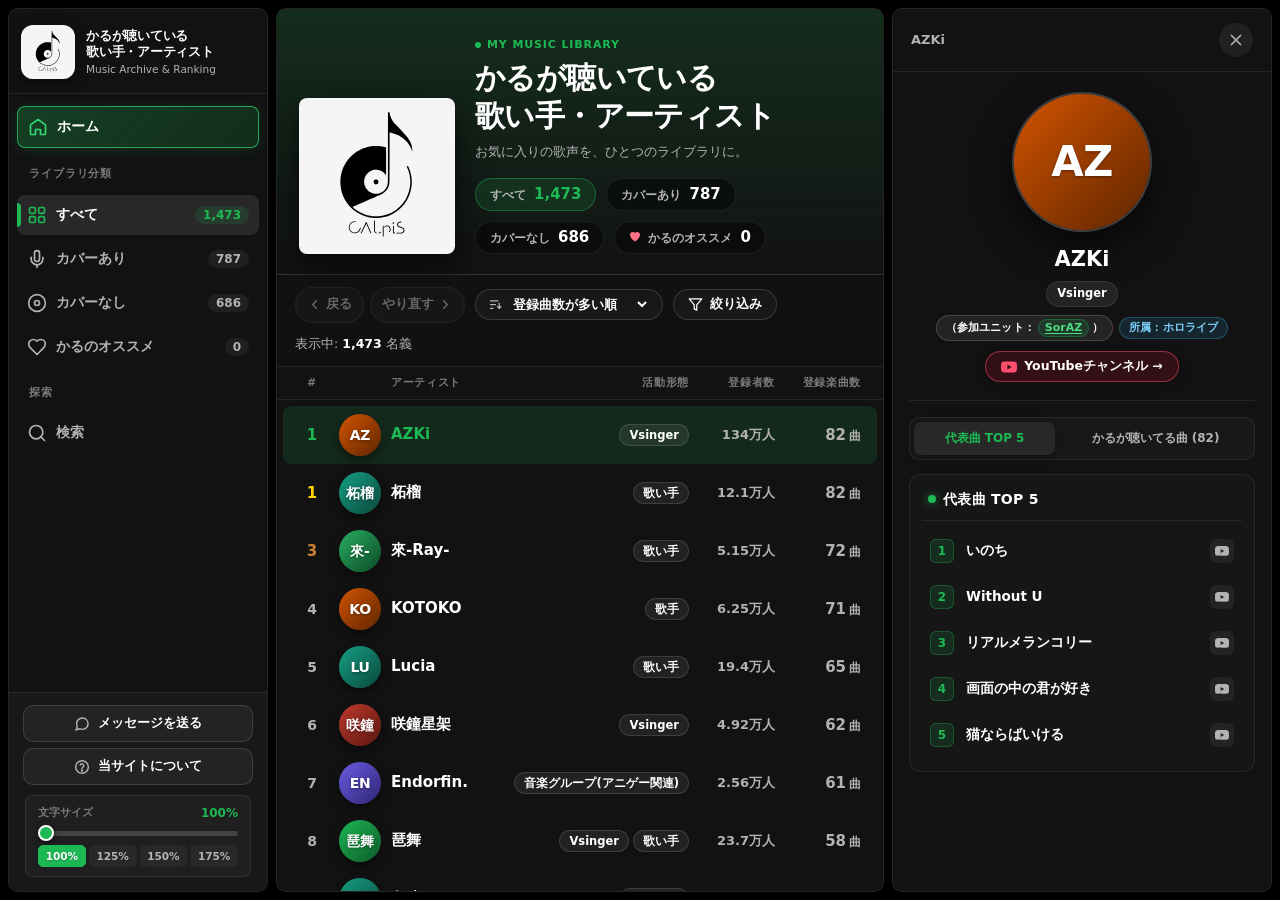
==== commit 5408c443: "Add files via upload" ====
--- a/index.html
+++ b/index.html
@@ -49,8 +49,6 @@
         <span class="fav-qe-diff-badge" id="favQeDiffBadge">変更なし</span>
       </span>
       <span class="fav-qe-actions">
-        <button type="button" class="fav-qe-history-btn" data-history-action="undo" title="直前の操作を取り消す（戻る）" aria-label="戻る" disabled>↶</button>
-        <button type="button" class="fav-qe-history-btn" data-history-action="redo" title="取り消した操作をやり直す" aria-label="やり直す" disabled>↷</button>
         <button type="button" class="fav-qe-migrate-btn" id="openLegacyMigrateBtn" style="display:none;" title="この端末のlocalStorageにある既存ハート設定をサーバーへ移行">端末データ移行</button>
         <button type="button" class="fav-qe-discard-btn" id="discardFavQuickEditBtn" style="display:none;" title="未保存の変更を破棄して編集前の状態に戻す">取消</button>
         <button type="button" class="fav-qe-exit-btn" id="exitFavQuickEditBtn">完了して閉じる</button>
@@ -154,6 +152,9 @@
       <div class="mobile-top-title" id="mobileTopTitle">すべて</div>
     </div>
     <div class="mobile-top-actions">
+      <button type="button" class="mob-icon-circle-btn mob-message-btn" id="mobMessageBtn" aria-label="メッセージを送る" title="メッセージを送る">
+        <svg viewBox="0 0 24 24" fill="none" stroke="currentColor" stroke-width="2.1" stroke-linecap="round" stroke-linejoin="round" aria-hidden="true"><path d="M21 11.5a8.38 8.38 0 0 1-.9 3.8 8.5 8.5 0 0 1-7.6 4.7 8.38 8.38 0 0 1-3.8-.9L3 21l1.9-5.7a8.38 8.38 0 0 1-.9-3.8 8.5 8.5 0 0 1 4.7-7.6 8.38 8.38 0 0 1 3.8-.9h.5a8.48 8.48 0 0 1 8 8v.5z"></path></svg>
+      </button>
       <button type="button" class="mob-icon-circle-btn mob-about-btn" id="mobAboutBtn" aria-label="当サイトについてを表示" title="当サイトについて">
         <svg viewBox="0 0 24 24" fill="none" stroke="currentColor" stroke-width="2.2" stroke-linecap="round" stroke-linejoin="round" aria-hidden="true"><circle cx="12" cy="12" r="9.5"></circle><path d="M9.2 9.2a2.8 2.8 0 0 1 5.45.95c0 1.9-2.65 2.45-2.65 4.05"></path><circle cx="12" cy="17.3" r="0.65" fill="currentColor"></circle></svg>
       </button>
@@ -234,6 +235,10 @@
 
       <!-- Fixed-Position Footer: #pcFontScaleBox never shifts by even 1px across 100%-175% -->
       <div class="sidebar-footer" id="pcSidebarFooter">
+        <button type="button" class="pc-about-site-btn pc-message-site-btn" id="pcMessageBtn" aria-label="メッセージを送る" title="メッセージを送る">
+          <svg viewBox="0 0 24 24" fill="none" stroke="currentColor" stroke-width="2.1" stroke-linecap="round" stroke-linejoin="round" aria-hidden="true"><path d="M21 11.5a8.38 8.38 0 0 1-.9 3.8 8.5 8.5 0 0 1-7.6 4.7 8.38 8.38 0 0 1-3.8-.9L3 21l1.9-5.7a8.38 8.38 0 0 1-.9-3.8 8.5 8.5 0 0 1 4.7-7.6 8.38 8.38 0 0 1 3.8-.9h.5a8.48 8.48 0 0 1 8 8v.5z"></path></svg>
+          <span>メッセージを送る</span>
+        </button>
         <button type="button" class="pc-about-site-btn" id="pcAboutBtn" aria-label="当サイトについてを表示" title="当サイトについて">
           <svg viewBox="0 0 24 24" fill="none" stroke="currentColor" stroke-width="2.2" stroke-linecap="round" stroke-linejoin="round" aria-hidden="true"><circle cx="12" cy="12" r="9.5"></circle><path d="M9.2 9.2a2.8 2.8 0 0 1 5.45.95c0 1.9-2.65 2.45-2.65 4.05"></path><circle cx="12" cy="17.3" r="0.65" fill="currentColor"></circle></svg>
           <span>当サイトについて</span>
@@ -403,20 +408,18 @@
                 <select id="pcSortSelect" class="sort-select" aria-label="並び替え">
                   <option value="countDesc">登録曲数が多い順</option>
                   <option value="countAsc">登録曲数が少ない順</option>
+                  <option value="favCountDesc">高評価曲数が多い順</option>
                   <option value="kanaAsc">五十音順</option>
                   <option value="alphaAsc">アルファベット順</option>
-                  <option value="nameAsc">名前：昇順</option>
-                  <option value="nameDesc">名前：降順</option>
                   <option value="subDesc">登録者数が多い順</option>
                   <option value="subAsc">登録者数が少ない順</option>
                 </select>
                 <div class="custom-sort-menu" id="customSortMenu" role="listbox" aria-label="並び替えメニュー">
                   <button type="button" class="custom-sort-option active" data-sort-value="countDesc" role="option" aria-selected="true">登録曲数が多い順</button>
                   <button type="button" class="custom-sort-option" data-sort-value="countAsc" role="option" aria-selected="false">登録曲数が少ない順</button>
+                  <button type="button" class="custom-sort-option" data-sort-value="favCountDesc" role="option" aria-selected="false">高評価曲数が多い順</button>
                   <button type="button" class="custom-sort-option" data-sort-value="kanaAsc" role="option" aria-selected="false">五十音順</button>
                   <button type="button" class="custom-sort-option" data-sort-value="alphaAsc" role="option" aria-selected="false">アルファベット順</button>
-                  <button type="button" class="custom-sort-option" data-sort-value="nameAsc" role="option" aria-selected="false">名前：昇順</button>
-                  <button type="button" class="custom-sort-option" data-sort-value="nameDesc" role="option" aria-selected="false">名前：降順</button>
                   <button type="button" class="custom-sort-option" data-sort-value="subDesc" role="option" aria-selected="false">登録者数が多い順</button>
                   <button type="button" class="custom-sort-option" data-sort-value="subAsc" role="option" aria-selected="false">登録者数が少ない順</button>
                 </div>
@@ -519,7 +522,7 @@
   <div class="about-modal-backdrop" id="aboutSiteModal" role="dialog" aria-modal="true" aria-labelledby="aboutSiteModalTitle" aria-hidden="true">
     <div class="about-modal-card">
       <div class="about-modal-header">
-        <div class="about-modal-title-wrap">
+        <div class="about-modal-title-wrap" id="aboutSiteModalTitleWrap">
           <svg class="about-modal-title-icon" viewBox="0 0 24 24" fill="none" stroke="currentColor" stroke-width="2.2" stroke-linecap="round" stroke-linejoin="round" aria-hidden="true"><circle cx="12" cy="12" r="9.5"></circle><path d="M9.2 9.2a2.8 2.8 0 0 1 5.45.95c0 1.9-2.65 2.45-2.65 4.05"></path><circle cx="12" cy="17.3" r="0.65" fill="currentColor"></circle></svg>
           <h2 class="about-modal-title" id="aboutSiteModalTitle">当サイトについて</h2>
         </div>
@@ -532,6 +535,10 @@
         <section class="about-item-card">
           <h3 class="about-item-heading">1. 各種機能について：</h3>
           <div class="about-item-lines">
+            <div class="about-line about-heart-tier-guide" id="aboutHeartTierGuide">
+              <div class="about-heart-tier-main">かるが好きな順に<span class="artist-fav-heart heart-tier-3 about-inline-heart" aria-label="最上位ハート"><span class="heart-tier-pc"><svg class="heart-soft-svg" viewBox="0 0 24 24" fill="currentColor"><path d="M12 20.6c-.35 0-.7-.12-1-.35C7.1 17.2 2 12.8 2 7.8 2 4.5 4.6 2 7.9 2c1.75 0 3.25.8 4.1 2.05C12.85 2.8 14.35 2 16.1 2 19.4 2 22 4.5 22 7.8c0 5-5.1 9.4-9 12.45-.3.23-.65.35-1 .35Z"/></svg><svg class="heart-soft-svg" viewBox="0 0 24 24" fill="currentColor"><path d="M12 20.6c-.35 0-.7-.12-1-.35C7.1 17.2 2 12.8 2 7.8 2 4.5 4.6 2 7.9 2c1.75 0 3.25.8 4.1 2.05C12.85 2.8 14.35 2 16.1 2 19.4 2 22 4.5 22 7.8c0 5-5.1 9.4-9 12.45-.3.23-.65.35-1 .35Z"/></svg><svg class="heart-soft-svg" viewBox="0 0 24 24" fill="currentColor"><path d="M12 20.6c-.35 0-.7-.12-1-.35C7.1 17.2 2 12.8 2 7.8 2 4.5 4.6 2 7.9 2c1.75 0 3.25.8 4.1 2.05C12.85 2.8 14.35 2 16.1 2 19.4 2 22 4.5 22 7.8c0 5-5.1 9.4-9 12.45-.3.23-.65.35-1 .35Z"/></svg></span><span class="heart-tier-mob"><svg class="heart-soft-svg heart-mob-tier-3" viewBox="0 0 24 24"><path class="heart-mob-outer-ring" d="M12 21.4c-.38 0-.75-.13-1.08-.38C6.7 17.7 1.3 13.0 1.3 7.7 1.3 4.1 4.1 1.4 7.7 1.4c1.82 0 3.4.82 4.3 2.12C12.9 2.22 14.48 1.4 16.3 1.4 19.9 1.4 22.7 4.1 22.7 7.7c0 5.3-5.4 10.0-9.62 13.32-.33.25-.7.38-1.08.38Z" fill="none" stroke="#fda4af" stroke-width="1.65"/><path class="heart-mob-inner-core" d="M12 18.5c-.28 0-.55-.1-.78-.28C8.2 15.8 4.4 12.5 4.4 8.6 4.4 6.1 6.3 4.2 8.9 4.2c1.38 0 2.52.6 3.1 1.56.58-.96 1.72-1.56 3.1-1.56 2.6 0 4.5 1.9 4.5 4.4 0 3.9-3.8 7.2-6.82 9.62-.23.18-.5.28-.78.28Z" fill="#f43f5e"/></svg></span></span>＞<span class="artist-fav-heart heart-tier-2 about-inline-heart" aria-label="第2ハート"><span class="heart-tier-pc"><svg class="heart-soft-svg" viewBox="0 0 24 24" fill="currentColor"><path d="M12 20.6c-.35 0-.7-.12-1-.35C7.1 17.2 2 12.8 2 7.8 2 4.5 4.6 2 7.9 2c1.75 0 3.25.8 4.1 2.05C12.85 2.8 14.35 2 16.1 2 19.4 2 22 4.5 22 7.8c0 5-5.1 9.4-9 12.45-.3.23-.65.35-1 .35Z"/></svg><svg class="heart-soft-svg" viewBox="0 0 24 24" fill="currentColor"><path d="M12 20.6c-.35 0-.7-.12-1-.35C7.1 17.2 2 12.8 2 7.8 2 4.5 4.6 2 7.9 2c1.75 0 3.25.8 4.1 2.05C12.85 2.8 14.35 2 16.1 2 19.4 2 22 4.5 22 7.8c0 5-5.1 9.4-9 12.45-.3.23-.65.35-1 .35Z"/></svg></span><span class="heart-tier-mob"><svg class="heart-soft-svg heart-mob-tier-2" viewBox="0 0 24 24" fill="#fb7185"><path d="M12 20.6c-.35 0-.7-.12-1-.35C7.1 17.2 2 12.8 2 7.8 2 4.5 4.6 2 7.9 2c1.75 0 3.25.8 4.1 2.05C12.85 2.8 14.35 2 16.1 2 19.4 2 22 4.5 22 7.8c0 5-5.1 9.4-9 12.45-.3.23-.65.35-1 .35Z"/></svg></span></span>＞<span class="artist-fav-heart heart-tier-1 about-inline-heart" aria-label="第1ハート"><span class="heart-tier-pc"><svg class="heart-soft-svg" viewBox="0 0 24 24" fill="currentColor"><path d="M12 20.6c-.35 0-.7-.12-1-.35C7.1 17.2 2 12.8 2 7.8 2 4.5 4.6 2 7.9 2c1.75 0 3.25.8 4.1 2.05C12.85 2.8 14.35 2 16.1 2 19.4 2 22 4.5 22 7.8c0 5-5.1 9.4-9 12.45-.3.23-.65.35-1 .35Z"/></svg></span><span class="heart-tier-mob"><svg class="heart-soft-svg heart-mob-tier-1" viewBox="0 0 24 24" fill="none" stroke="#fda4af" stroke-width="2.4"><path d="M12 20.2c-.35 0-.7-.12-1-.35C7.1 16.8 2.4 12.6 2.4 7.8 2.4 4.7 4.8 2.3 7.9 2.3c1.75 0 3.25.8 4.1 2.05C12.85 3.1 14.35 2.3 16.1 2.3c3.1 0 5.5 2.4 5.5 5.5 0 4.8-4.7 9-8.6 12.05-.3.23-.65.35-1 .35Z"/></svg></span></span>を付けている。</div>
+              <div class="about-heart-tier-sub">※付けてなくても好きだよ！</div>
+            </div>
             <p class="about-line"><span class="about-green-text">ホーム</span>：リセットボタン。選択解除し最初の画面に戻る。</p>
             <p class="about-line"><span class="about-green-text">検索</span>：登録名義や楽曲、ユニット名で検索できる。</p>
             <p class="about-line"><span class="about-green-text">ランキングリスト</span>：並び替えや絞り込みが可能。名義を押すとプロフィール画面が出てくる。「歌手」「声優」「音楽グループ」のみその人の説明文を記載。</p>
@@ -583,6 +590,62 @@
     </div>
   </div>
 
+  <!-- Edit Mode Long-Press Heart Delete Confirmation Modal -->
+  <div class="about-modal-backdrop heart-delete-modal-overlay" id="heartDeleteConfirmModal" role="dialog" aria-modal="true" aria-labelledby="heartDeleteConfirmTitle" aria-hidden="true">
+    <div class="about-modal-card heart-delete-modal-card">
+      <div class="heart-delete-modal-title" id="heartDeleteConfirmTitle">ハートを削除しますか？</div>
+      <div class="heart-delete-modal-target" id="heartDeleteConfirmTarget"></div>
+      <div class="heart-delete-modal-actions">
+        <button type="button" class="heart-delete-cancel-btn" id="cancelHeartDeleteBtn">キャンセル</button>
+        <button type="button" class="heart-delete-confirm-btn" id="confirmHeartDeleteBtn">削除</button>
+      </div>
+    </div>
+  </div>
+
+  <!-- Send Message Modal (メッセージを送る) -->
+  <div class="about-modal-backdrop" id="sendMessageModal" role="dialog" aria-modal="true" aria-labelledby="sendMessageModalTitle" aria-hidden="true">
+    <div class="about-modal-card message-modal-card">
+      <div class="about-modal-header">
+        <div class="about-modal-title-wrap">
+          <svg class="about-modal-title-icon" viewBox="0 0 24 24" fill="none" stroke="currentColor" stroke-width="2.1" stroke-linecap="round" stroke-linejoin="round" aria-hidden="true"><path d="M21 11.5a8.38 8.38 0 0 1-.9 3.8 8.5 8.5 0 0 1-7.6 4.7 8.38 8.38 0 0 1-3.8-.9L3 21l1.9-5.7a8.38 8.38 0 0 1-.9-3.8 8.5 8.5 0 0 1 4.7-7.6 8.38 8.38 0 0 1 3.8-.9h.5a8.48 8.48 0 0 1 8 8v.5z"></path></svg>
+          <h2 class="about-modal-title" id="sendMessageModalTitle">メッセージを送る</h2>
+        </div>
+        <button type="button" class="about-modal-close-btn" id="closeSendMessageModalBtn" aria-label="閉じる" title="閉じる">
+          <svg width="18" height="18" viewBox="0 0 24 24" fill="none" stroke="currentColor" stroke-width="2.4" stroke-linecap="round" stroke-linejoin="round"><line x1="18" y1="6" x2="6" y2="18"></line><line x1="6" y1="6" x2="18" y2="18"></line></svg>
+        </button>
+      </div>
+      <div class="about-modal-body message-modal-body">
+        <div class="message-modal-notes">
+          <p>・このメッセージは<strong>かる</strong>に送られます。</p>
+          <p>・チャット形式ではなく別の場所に送られるため、<strong>他の人には一切見られません</strong>。</p>
+          <p>・名前は書いても書かなくても大丈夫です。</p>
+          <p>・返信機能のない<strong>一方通行</strong>のメッセージです（送信後、ここにメッセージは残りません）。</p>
+        </div>
+        <textarea id="visitorMessageInput" class="visitor-message-textarea" rows="4" maxlength="1500" placeholder="メッセージを入力..." aria-label="メッセージ入力欄"></textarea>
+        <div class="visitor-message-footer">
+          <span class="visitor-message-status" id="visitorMessageStatus" aria-live="polite"></span>
+          <button type="button" class="visitor-message-send-btn" id="submitVisitorMessageBtn">送る</button>
+        </div>
+      </div>
+    </div>
+  </div>
+
+  <!-- Owner-only Secret 5-Tap Messages Inbox Modal -->
+  <div class="about-modal-backdrop" id="ownerMessagesInboxModal" role="dialog" aria-modal="true" aria-labelledby="ownerMessagesInboxTitle" aria-hidden="true">
+    <div class="about-modal-card owner-inbox-modal-card">
+      <div class="about-modal-header">
+        <div class="about-modal-title-wrap">
+          <svg class="about-modal-title-icon" viewBox="0 0 24 24" fill="none" stroke="currentColor" stroke-width="2.1" stroke-linecap="round" stroke-linejoin="round" aria-hidden="true"><path d="M21 11.5a8.38 8.38 0 0 1-.9 3.8 8.5 8.5 0 0 1-7.6 4.7 8.38 8.38 0 0 1-3.8-.9L3 21l1.9-5.7a8.38 8.38 0 0 1-.9-3.8 8.5 8.5 0 0 1 4.7-7.6 8.38 8.38 0 0 1 3.8-.9h.5a8.48 8.48 0 0 1 8 8v.5z"></path></svg>
+          <h2 class="about-modal-title" id="ownerMessagesInboxTitle">受信メッセージ一覧</h2>
+        </div>
+        <button type="button" class="about-modal-close-btn" id="closeOwnerInboxModalBtn" aria-label="閉じる" title="閉じる">
+          <svg width="18" height="18" viewBox="0 0 24 24" fill="none" stroke="currentColor" stroke-width="2.4" stroke-linecap="round" stroke-linejoin="round"><line x1="18" y1="6" x2="6" y2="18"></line><line x1="6" y1="6" x2="18" y2="18"></line></svg>
+        </button>
+      </div>
+      <div class="about-modal-body owner-inbox-modal-body" id="ownerMessagesInboxList"></div>
+    </div>
+  </div>
+
   <script src="./data.js"></script>
 <script src="./app.js"></script>
 </body>
--- a/styles.css
+++ b/styles.css
@@ -6204,3 +6204,345 @@
   box-shadow: none !important;
   cursor: default !important;
 }
+
+
+/* ==========================================================================
+   v59 Updates:
+   1. Fix Smartphone Edit Mode Banner (`#favQuickEditBanner`) overflow so `完了して閉じる` fits 100% inside the box
+   2. 1-Line Activity Role Quick-Jump Bar (`.recommend-role-jump-bar`) in `"かるのオススメ"`
+   3. `"当サイトについて"` Section 1 top 3-tier heart guide + small note
+   4. Long-Press Heart Delete Confirmation Modal (`#heartDeleteConfirmModal`)
+   5. `"メッセージを送る"` Button & Modal + Owner Secret 5-Tap Inbox Modal (`#ownerMessagesInboxModal`)
+   ========================================================================== */
+
+/* 1. Smartphone Edit Mode Banner overflow fix */
+@media (max-width: 900px) {
+  .fav-quick-edit-banner {
+    box-sizing: border-box !important;
+    width: max-content !important;
+    min-width: 224px !important;
+    max-width: calc(100vw - 16px) !important;
+    padding: 7px 11px !important;
+    gap: 5px !important;
+  }
+
+  .fav-quick-edit-banner .fav-qe-main-row {
+    box-sizing: border-box !important;
+    width: 100% !important;
+    display: flex !important;
+    flex-direction: row !important;
+    align-items: center !important;
+    justify-content: space-between !important;
+    gap: 8px !important;
+    flex-wrap: nowrap !important;
+  }
+
+  .fav-quick-edit-banner .fav-qe-diff-badge {
+    font-size: 11px !important;
+    padding: 3px 9px !important;
+    white-space: nowrap !important;
+  }
+
+  .fav-quick-edit-banner .fav-qe-discard-btn {
+    font-size: 11px !important;
+    padding: 4px 8px !important;
+    white-space: nowrap !important;
+  }
+
+  .fav-quick-edit-banner .fav-qe-exit-btn {
+    font-size: 11.5px !important;
+    padding: 4px 11px !important;
+    white-space: nowrap !important;
+    flex-shrink: 0 !important;
+  }
+}
+
+/* 2. 1-Line Activity Role Quick-Jump Bar in "かるのオススメ" */
+.recommend-role-jump-bar {
+  display: flex;
+  align-items: center;
+  justify-content: space-between;
+  gap: 4px;
+  width: 100%;
+  margin-top: 6px;
+  flex-wrap: nowrap;
+  overflow-x: auto;
+  scrollbar-width: none;
+}
+
+.recommend-role-jump-bar::-webkit-scrollbar {
+  display: none;
+}
+
+.rec-role-jump-btn {
+  flex: 1 1 0;
+  min-width: 0;
+  padding: 4px 3px;
+  border-radius: 7px;
+  border: 1px solid rgba(255, 255, 255, 0.14);
+  background: rgba(255, 255, 255, 0.05);
+  color: var(--text-secondary);
+  font-size: 11px;
+  font-weight: 700;
+  line-height: 1.15;
+  text-align: center;
+  white-space: nowrap;
+  cursor: pointer;
+  transition: background-color 0.12s ease, color 0.12s ease, border-color 0.12s ease;
+}
+
+.rec-role-jump-btn:hover:not(:disabled) {
+  background: rgba(29, 185, 84, 0.16);
+  border-color: rgba(29, 185, 84, 0.45);
+  color: #ffffff;
+}
+
+.rec-role-jump-btn:active:not(:disabled) {
+  transform: scale(0.96);
+}
+
+.rec-role-jump-btn.is-empty-role,
+.rec-role-jump-btn:disabled {
+  opacity: 0.32;
+  cursor: default;
+}
+
+@media (max-width: 900px) {
+  .recommend-role-jump-bar {
+    gap: 3px;
+    margin-top: 5px;
+  }
+  .rec-role-jump-btn {
+    font-size: 10px;
+    padding: 4px 2px;
+    border-radius: 6px;
+    letter-spacing: -0.02em;
+  }
+}
+
+/* 3. "当サイトについて" Section 1 Heart Guide */
+.about-heart-tier-guide {
+  margin-bottom: 6px;
+  padding-bottom: 6px;
+  border-bottom: 1px dashed rgba(255, 255, 255, 0.12);
+}
+
+.about-heart-tier-main {
+  display: flex;
+  align-items: center;
+  flex-wrap: wrap;
+  gap: 2px;
+  font-weight: 700;
+  color: var(--text-primary);
+}
+
+.about-inline-heart {
+  margin: 0 3px !important;
+  vertical-align: middle;
+}
+
+.about-heart-tier-sub {
+  font-size: 11.5px;
+  color: var(--text-secondary);
+  margin-top: 2px;
+  opacity: 0.88;
+}
+
+#aboutSiteModalTitleWrap {
+  cursor: pointer;
+  user-select: none;
+}
+
+/* 4. Long-Press Heart Delete Confirmation Modal */
+.heart-delete-modal-overlay {
+  z-index: 10020;
+}
+
+.heart-delete-modal-card {
+  max-width: 320px !important;
+  width: calc(100vw - 40px) !important;
+  padding: 18px 18px 16px !important;
+  text-align: center;
+  border: 1.5px solid rgba(251, 113, 133, 0.55) !important;
+}
+
+.heart-delete-modal-title {
+  font-size: 15px;
+  font-weight: 800;
+  color: #ffffff;
+  margin-bottom: 6px;
+}
+
+.heart-delete-modal-target {
+  font-size: 13px;
+  font-weight: 700;
+  color: #fda4af;
+  margin-bottom: 14px;
+  word-break: break-word;
+}
+
+.heart-delete-modal-actions {
+  display: flex;
+  align-items: center;
+  justify-content: center;
+  gap: 10px;
+}
+
+.heart-delete-cancel-btn,
+.heart-delete-confirm-btn {
+  flex: 1 1 0;
+  padding: 8px 12px;
+  border-radius: 999px;
+  font-size: 13px;
+  font-weight: 700;
+  cursor: pointer;
+}
+
+.heart-delete-cancel-btn {
+  border: 1px solid rgba(255, 255, 255, 0.22);
+  background: rgba(255, 255, 255, 0.08);
+  color: var(--text-primary);
+}
+
+.heart-delete-confirm-btn {
+  border: 1px solid #fb7185;
+  background: #e11d48;
+  color: #ffffff;
+}
+
+/* 5. "メッセージを送る" Button & Modal + Owner Inbox Modal */
+.pc-message-site-btn {
+  margin-bottom: 6px;
+}
+
+.message-modal-card,
+.owner-inbox-modal-card {
+  max-width: 480px !important;
+}
+
+.message-modal-notes {
+  background: rgba(255, 255, 255, 0.04);
+  border: 1px solid rgba(255, 255, 255, 0.1);
+  border-radius: 10px;
+  padding: 10px 12px;
+  margin-bottom: 12px;
+  font-size: 12.5px;
+  line-height: 1.55;
+  color: var(--text-secondary);
+}
+
+.message-modal-notes p {
+  margin: 0 0 4px 0;
+}
+
+.message-modal-notes p:last-child {
+  margin-bottom: 0;
+}
+
+.message-modal-notes strong {
+  color: #ffffff;
+}
+
+.visitor-message-textarea {
+  width: 100%;
+  box-sizing: border-box;
+  border-radius: 10px;
+  border: 1px solid rgba(255, 255, 255, 0.2);
+  background: rgba(0, 0, 0, 0.35);
+  color: #ffffff;
+  font-size: 14px;
+  line-height: 1.5;
+  padding: 10px 12px;
+  resize: vertical;
+  min-height: 96px;
+  font-family: inherit;
+}
+
+.visitor-message-textarea:focus {
+  outline: none;
+  border-color: var(--accent);
+}
+
+.visitor-message-footer {
+  display: flex;
+  align-items: center;
+  justify-content: space-between;
+  gap: 10px;
+  margin-top: 10px;
+}
+
+.visitor-message-status {
+  font-size: 12.5px;
+  font-weight: 700;
+  color: #6ee7b7;
+}
+
+.visitor-message-send-btn {
+  padding: 8px 22px;
+  border-radius: 999px;
+  border: none;
+  background: var(--accent);
+  color: #000000;
+  font-size: 13.5px;
+  font-weight: 800;
+  cursor: pointer;
+  flex-shrink: 0;
+}
+
+.visitor-message-send-btn:disabled {
+  opacity: 0.5;
+  cursor: default;
+}
+
+.owner-inbox-modal-body {
+  max-height: 62vh;
+  overflow-y: auto;
+  display: flex;
+  flex-direction: column;
+  gap: 10px;
+}
+
+.owner-inbox-empty {
+  text-align: center;
+  padding: 28px 12px;
+  color: var(--text-secondary);
+  font-size: 13.5px;
+}
+
+.owner-inbox-item {
+  background: rgba(255, 255, 255, 0.05);
+  border: 1px solid rgba(255, 255, 255, 0.12);
+  border-radius: 10px;
+  padding: 10px 12px;
+}
+
+.owner-inbox-item-top {
+  display: flex;
+  align-items: center;
+  justify-content: space-between;
+  margin-bottom: 6px;
+}
+
+.owner-inbox-time {
+  font-size: 11.5px;
+  color: var(--text-secondary);
+}
+
+.owner-inbox-del-btn {
+  padding: 2px 9px;
+  border-radius: 6px;
+  border: 1px solid rgba(251, 113, 133, 0.45);
+  background: rgba(244, 63, 94, 0.15);
+  color: #fda4af;
+  font-size: 11px;
+  font-weight: 700;
+  cursor: pointer;
+}
+
+.owner-inbox-text {
+  font-size: 13.5px;
+  line-height: 1.5;
+  color: #ffffff;
+  white-space: pre-wrap;
+  word-break: break-word;
+}
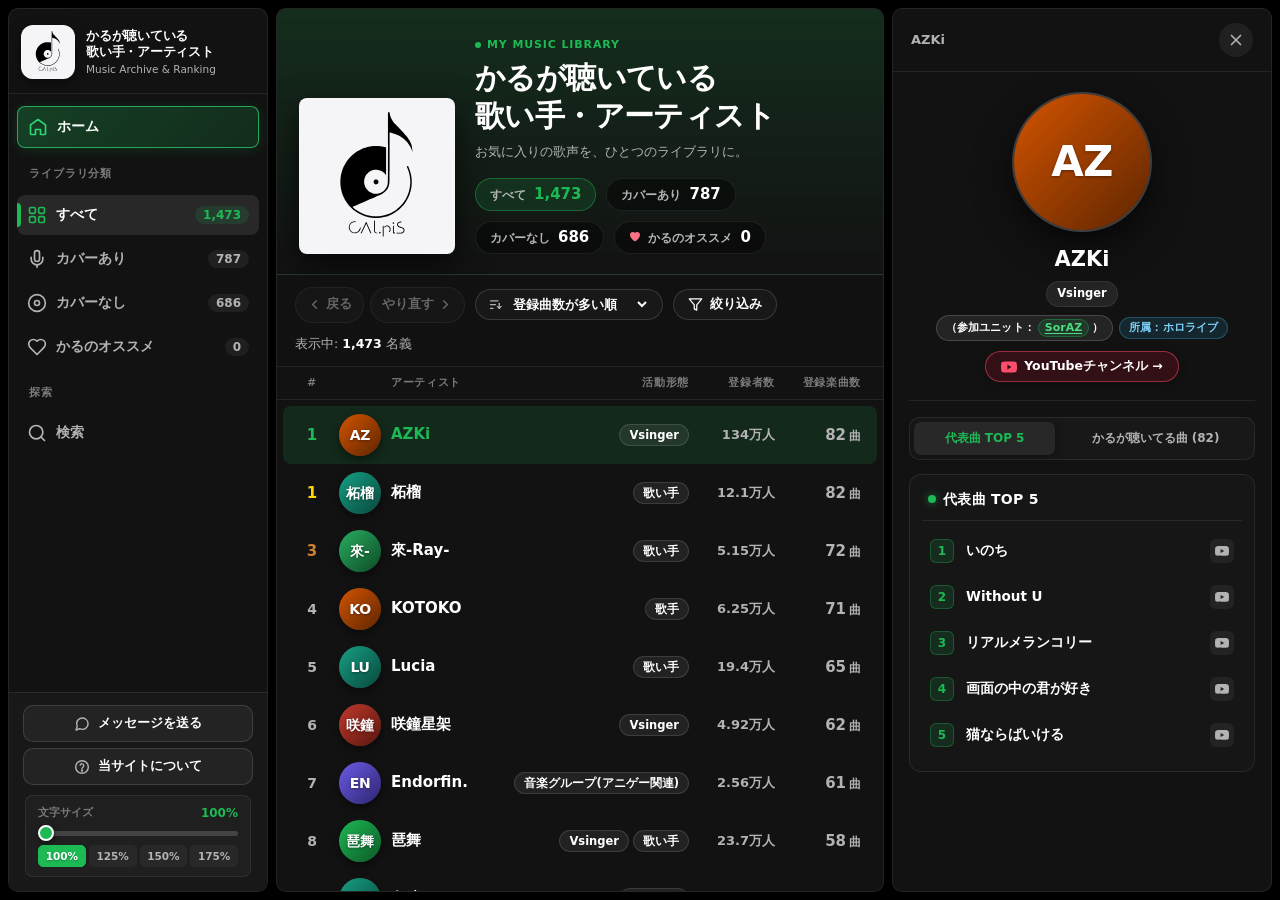
==== commit 9cd337d9: "Add files via upload" ====
--- a/index.html
+++ b/index.html
@@ -357,7 +357,10 @@
         <!-- ③ Mobile Collection Section Heading above Unified Sort & Filter -->
         <section class="mobile-collection-header" id="mobileCollectionHeader">
           <div class="mob-col-overline">ARTIST COLLECTION</div>
-          <h2 class="mob-col-title" id="mobCollectionTitle">すべて</h2>
+          <div class="mob-col-title-row">
+            <h2 class="mob-col-title" id="mobCollectionTitle">すべて</h2>
+            <button type="button" class="rec-flat-mode-toggle-btn" id="mobRecFlatModeBtn" data-toggle-rec-flat="1" aria-pressed="false" style="display:none;">活動形態で分けない</button>
+          </div>
           <div class="mob-col-subrow">
             <span id="mobCollectionSub">歌い手・アーティストを登録楽曲数順に表示</span>
             <span class="mob-col-count" id="mobCollectionCount">1,463 名義</span>
@@ -456,6 +459,7 @@
           <span class="col-pc-only" style="text-align:right;" title="YouTubeチャンネル登録者数">登録者数</span>
           <span class="list-col-count" id="listColCountLabel" style="text-align:right;padding-right:4px;">登録楽曲数</span>
           <span class="list-col-fav-count" id="listColFavCountLabel" style="display:none;text-align:right;padding-right:4px;">高評価曲数</span>
+          <span class="list-col-total-heart col-pc-only" id="listColTotalHeartLabel" style="display:none;text-align:right;padding-right:4px;">総ハート数</span>
         </div>
 
         <!-- Ranking Rows Container -->
@@ -617,6 +621,7 @@
       <div class="about-modal-body message-modal-body">
         <div class="message-modal-notes">
           <p>・このメッセージは<strong>かる</strong>に送られます。</p>
+          <p>・何を書いて送っても大丈夫<strong>（おすすめ曲とか嬉しい）</strong>。</p>
           <p>・チャット形式ではなく別の場所に送られるため、<strong>他の人には一切見られません</strong>。</p>
           <p>・名前は書いても書かなくても大丈夫です。</p>
           <p>・返信機能のない<strong>一方通行</strong>のメッセージです（送信後、ここにメッセージは残りません）。</p>
--- a/styles.css
+++ b/styles.css
@@ -6546,3 +6546,414 @@
   white-space: pre-wrap;
   word-break: break-word;
 }
+
+
+/* ==========================================================================
+   v60 Updates:
+   1. Fix .recommend-switch-bar layout to column so .recommend-role-jump-bar sits cleanly on the next row
+   2. Style .rec-flat-mode-toggle-btn ("活動形態で分けない") in Smartphone #mobileCollectionHeader & PC switch bar
+   ========================================================================== */
+
+.recommend-switch-bar {
+  display: flex !important;
+  flex-direction: column !important;
+  align-items: stretch !important;
+  justify-content: flex-start !important;
+  gap: 6px !important;
+}
+
+.recommend-switch-top-row {
+  display: flex;
+  align-items: center;
+  justify-content: space-between;
+  gap: 10px;
+  width: 100%;
+  flex-wrap: wrap;
+}
+
+.recommend-role-jump-bar {
+  display: grid;
+  grid-template-columns: repeat(8, minmax(0, 1fr));
+  align-items: center;
+  gap: 3px;
+  width: 100%;
+  margin-top: 2px;
+}
+
+.rec-role-jump-btn {
+  width: 100%;
+  min-width: 0;
+  padding: 4px 2px;
+  text-align: center;
+  justify-content: center;
+  overflow: hidden;
+  text-overflow: ellipsis;
+}
+
+.mob-col-title-row {
+  display: flex;
+  align-items: center;
+  justify-content: space-between;
+  gap: 8px;
+  margin-bottom: 4px;
+}
+
+.mob-col-title-row .mob-col-title {
+  margin-bottom: 0 !important;
+}
+
+.rec-flat-mode-toggle-btn {
+  display: inline-flex;
+  align-items: center;
+  justify-content: center;
+  gap: 5px;
+  padding: 5px 11px;
+  border-radius: 999px;
+  font-family: inherit;
+  font-size: 11.5px;
+  font-weight: 800;
+  line-height: 1.2;
+  color: #fecdd3;
+  background: rgba(244, 63, 94, 0.12);
+  border: 1px solid rgba(251, 113, 133, 0.38);
+  cursor: pointer;
+  white-space: nowrap;
+  flex-shrink: 0;
+  transition: background-color 0.15s ease, color 0.15s ease, border-color 0.15s ease, box-shadow 0.15s ease;
+}
+
+.rec-flat-mode-toggle-btn::before {
+  content: "";
+  display: inline-block;
+  width: 7px;
+  height: 7px;
+  border-radius: 50%;
+  background: rgba(251, 113, 133, 0.45);
+  border: 1px solid rgba(251, 113, 133, 0.75);
+  transition: background-color 0.15s ease, box-shadow 0.15s ease;
+}
+
+.rec-flat-mode-toggle-btn:hover {
+  background: rgba(244, 63, 94, 0.22);
+  color: #ffffff;
+  border-color: rgba(251, 113, 133, 0.65);
+}
+
+.rec-flat-mode-toggle-btn.active {
+  background: linear-gradient(135deg, rgba(225, 29, 72, 0.88), rgba(244, 63, 94, 0.82));
+  color: #ffffff;
+  border-color: #fda4af;
+  box-shadow: 0 2px 10px rgba(225, 29, 72, 0.32);
+}
+
+.rec-flat-mode-toggle-btn.active::before {
+  background: #ffffff;
+  border-color: #ffffff;
+  box-shadow: 0 0 6px rgba(255, 255, 255, 0.9);
+}
+
+@media (max-width: 900px) {
+  .pc-rec-flat-mode-btn {
+    display: none !important;
+  }
+
+  .recommend-switch-top-row {
+    display: block;
+  }
+
+  .recommend-role-jump-bar {
+    gap: 2.5px;
+    margin-top: 0;
+  }
+
+  .rec-role-jump-btn {
+    font-size: 10px;
+    padding: 4px 1px;
+    border-radius: 6px;
+  }
+}
+
+
+/* ==========================================================================
+   v61 Updates:
+   1. Smartphone "かるのオススメ": Increase vertical gap between .recommend-switch-tabs and .recommend-role-jump-bar
+   2. Change .rec-flat-mode-toggle-btn ("活動形態で分けない") from pink to green theme
+   3. PC "かるのオススメ": Larger jump bar + PC font scale (--fs) support for jump bar & "活動形態で分けない"
+   4. PC "かるのオススメ" ("アーティスト" tab): Add rightmost "総ハート数" column (5❤ with Tier 1 heart color)
+   5. Fix .recommend-switch-tabs container width scaling at 150%+ font size so "楽曲" never overflows
+   ========================================================================== */
+
+/* Green theme for "活動形態で分けない" toggle button (PC & Smartphone) */
+.rec-flat-mode-toggle-btn {
+  color: #d1fae5 !important;
+  background: rgba(29, 185, 84, 0.14) !important;
+  border: 1px solid rgba(29, 185, 84, 0.48) !important;
+  box-shadow: none;
+}
+
+.rec-flat-mode-toggle-btn::before {
+  background: rgba(29, 185, 84, 0.42) !important;
+  border: 1px solid rgba(30, 215, 96, 0.85) !important;
+}
+
+.rec-flat-mode-toggle-btn:hover {
+  background: rgba(29, 185, 84, 0.24) !important;
+  color: #ffffff !important;
+  border-color: rgba(30, 215, 96, 0.75) !important;
+}
+
+.rec-flat-mode-toggle-btn.active {
+  background: linear-gradient(135deg, rgba(22, 163, 74, 0.94), rgba(29, 185, 84, 0.88)) !important;
+  color: #ffffff !important;
+  border-color: #4ade80 !important;
+  box-shadow: 0 2px 10px rgba(29, 185, 84, 0.34) !important;
+}
+
+.rec-flat-mode-toggle-btn.active::before {
+  background: #ffffff !important;
+  border-color: #ffffff !important;
+  box-shadow: 0 0 6px rgba(255, 255, 255, 0.9) !important;
+}
+
+/* Jump bar PC vs Mobile label visibility */
+@media (min-width: 901px) {
+  .rec-role-jump-btn .jump-lbl-pc {
+    display: inline;
+  }
+  .rec-role-jump-btn .jump-lbl-mob {
+    display: none;
+  }
+}
+
+@media (max-width: 900px) {
+  .rec-role-jump-btn .jump-lbl-pc {
+    display: none;
+  }
+  .rec-role-jump-btn .jump-lbl-mob {
+    display: inline;
+  }
+
+  /* 1. Smartphone: Add comfortable vertical gap between アーティスト/楽曲 tabs and jump bar */
+  .recommend-switch-bar {
+    gap: 11px !important;
+    padding: 8px 10px 8px !important;
+  }
+
+  .recommend-role-jump-bar {
+    margin-top: 2px !important;
+  }
+}
+
+/* PC (>= 901px):
+   - Scale .recommend-switch-tabs width with var(--fs) so "楽曲" never overflows at 150% / 175%
+   - Scale .rec-flat-mode-toggle-btn ("活動形態で分けない") and .rec-role-jump-btn ("ジャンプバー") with var(--fs)
+   - Make PC jump bar larger and comfortable to click */
+@media (min-width: 901px) {
+  .recommend-switch-bar {
+    gap: calc(10px * var(--fs)) !important;
+    padding: calc(10px * var(--fs)) 14px calc(8px * var(--fs)) !important;
+  }
+
+  .recommend-switch-top-row {
+    gap: calc(10px * var(--fs)) !important;
+  }
+
+  .recommend-switch-tabs {
+    display: inline-grid !important;
+    grid-template-columns: minmax(0, 1fr) minmax(0, 1fr) !important;
+    width: min(100%, calc(380px * var(--fs))) !important;
+    max-width: 100% !important;
+    gap: calc(6px * var(--fs)) !important;
+    padding: calc(4px * var(--fs)) !important;
+    border-radius: calc(12px * var(--fs)) !important;
+    box-sizing: border-box !important;
+  }
+
+  .recommend-switch-tab {
+    font-size: calc(13px * var(--fs)) !important;
+    padding: calc(7px * var(--fs)) calc(12px * var(--fs)) !important;
+    gap: calc(6px * var(--fs)) !important;
+    border-radius: calc(9px * var(--fs)) !important;
+    min-width: 0 !important;
+    box-sizing: border-box !important;
+  }
+
+  .rec-flat-mode-toggle-btn {
+    font-size: calc(13px * var(--fs)) !important;
+    padding: calc(7px * var(--fs)) calc(14px * var(--fs)) !important;
+    gap: calc(6px * var(--fs)) !important;
+    border-radius: 999px !important;
+  }
+
+  .rec-flat-mode-toggle-btn::before {
+    width: calc(8px * var(--fs)) !important;
+    height: calc(8px * var(--fs)) !important;
+  }
+
+  .recommend-role-jump-bar {
+    display: grid !important;
+    grid-template-columns: repeat(auto-fit, minmax(calc(68px * var(--fs)), 1fr)) !important;
+    gap: calc(6px * var(--fs)) !important;
+    margin-top: calc(2px * var(--fs)) !important;
+    overflow: visible !important;
+  }
+
+  .rec-role-jump-btn {
+    font-size: calc(12.5px * var(--fs)) !important;
+    padding: calc(6px * var(--fs)) calc(8px * var(--fs)) !important;
+    border-radius: calc(8px * var(--fs)) !important;
+    line-height: 1.25 !important;
+  }
+}
+
+/* PC "かるのオススメ" -> "アーティスト" tab: Rightmost "総ハート数" column (5❤ with Tier 1 heart color) */
+#listColTotalHeartLabel,
+.list-col-header .list-col-total-heart,
+.artist-row .row-total-heart-count {
+  color: #ffffff !important;
+  font-weight: 800;
+  text-align: right;
+  white-space: nowrap;
+  font-variant-numeric: tabular-nums;
+}
+
+.artist-row .row-total-heart-count {
+  font-size: calc(15px * var(--fs));
+  display: inline-flex;
+  align-items: center;
+  justify-content: flex-end;
+  gap: 2px;
+}
+
+.artist-row .row-total-heart-count .total-heart-mark {
+  display: inline-flex;
+  align-items: center;
+  color: #fda4af !important;
+  opacity: 0.92;
+  filter: none;
+  margin-left: 1px;
+}
+
+.artist-row .row-total-heart-count .total-heart-mark svg {
+  width: calc(13px * var(--fs));
+  height: calc(13px * var(--fs));
+}
+
+@media (min-width: 901px) {
+  body.recommend-artist-mode:not(.fav-quick-edit-mode) #listColHeader,
+  body.recommend-artist-mode:not(.fav-quick-edit-mode) .artist-row.recommend-artist-row {
+    grid-template-columns:
+      calc(32px + (var(--fs) - 1) * 12px)
+      42px
+      minmax(100px, 1fr)
+      calc(86px + (var(--fs) - 1) * 60px)
+      calc(66px + (var(--fs) - 1) * 38px)
+      calc(68px + (var(--fs) - 1) * 42px)
+      calc(68px + (var(--fs) - 1) * 42px)
+      calc(68px + (var(--fs) - 1) * 42px) !important;
+  }
+
+  @container centerpanel (min-width: 560px) {
+    body.recommend-artist-mode:not(.fav-quick-edit-mode) #listColHeader,
+    body.recommend-artist-mode:not(.fav-quick-edit-mode) .artist-row.recommend-artist-row {
+      grid-template-columns:
+        calc(32px + (var(--fs) - 1) * 12px)
+        42px
+        minmax(100px, 1fr)
+        calc(140px + (var(--fs) - 1) * 84px)
+        calc(66px + (var(--fs) - 1) * 38px)
+        calc(68px + (var(--fs) - 1) * 42px)
+        calc(68px + (var(--fs) - 1) * 42px)
+        calc(68px + (var(--fs) - 1) * 42px) !important;
+    }
+  }
+
+  @container centerpanel (min-width: 730px) {
+    body.recommend-artist-mode:not(.fav-quick-edit-mode) #listColHeader,
+    body.recommend-artist-mode:not(.fav-quick-edit-mode) .artist-row.recommend-artist-row {
+      grid-template-columns:
+        calc(32px + (var(--fs) - 1) * 12px)
+        42px
+        minmax(105px, 1fr)
+        calc(140px + (var(--fs) - 1) * 84px)
+        calc(96px + (var(--fs) - 1) * 56px)
+        calc(66px + (var(--fs) - 1) * 38px)
+        calc(68px + (var(--fs) - 1) * 42px)
+        calc(68px + (var(--fs) - 1) * 42px)
+        calc(68px + (var(--fs) - 1) * 42px) !important;
+    }
+  }
+}
+
+body.fav-quick-edit-mode[data-current-view="recommend"] .artist-row > .row-total-heart-count,
+body.fav-quick-edit-mode[data-current-view="recommend"] #listColTotalHeartLabel {
+  display: none !important;
+}
+
+
+/* ==========================================================================
+   v62 Updates:
+   1. Scale #sendMessageModal (notes text, textarea, status, button, card width) with PC font scale (--fs: 100% - 175%)
+   2. Ensure bold white text inside .message-modal-notes strong
+   ========================================================================== */
+
+.message-modal-notes strong {
+  color: #ffffff !important;
+  font-weight: 800 !important;
+}
+
+@media (min-width: 901px) {
+  .message-modal-card,
+  .owner-inbox-modal-card {
+    max-width: min(92vw, calc(480px * var(--fs))) !important;
+  }
+
+  #sendMessageModal .about-modal-title,
+  #ownerMessagesInboxModal .about-modal-title {
+    font-size: calc(17px * var(--fs)) !important;
+  }
+
+  #sendMessageModal .about-modal-title-icon,
+  #ownerMessagesInboxModal .about-modal-title-icon {
+    width: calc(20px * var(--fs)) !important;
+    height: calc(20px * var(--fs)) !important;
+  }
+
+  .message-modal-notes {
+    font-size: calc(12.5px * var(--fs)) !important;
+    padding: calc(10px * var(--fs)) calc(12px * var(--fs)) !important;
+    margin-bottom: calc(12px * var(--fs)) !important;
+    border-radius: calc(10px * var(--fs)) !important;
+    line-height: 1.55 !important;
+  }
+
+  .message-modal-notes p {
+    margin: 0 0 calc(4px * var(--fs)) 0 !important;
+  }
+
+  .message-modal-notes p:last-child {
+    margin-bottom: 0 !important;
+  }
+
+  .visitor-message-textarea {
+    font-size: calc(14px * var(--fs)) !important;
+    padding: calc(10px * var(--fs)) calc(12px * var(--fs)) !important;
+    min-height: calc(96px * var(--fs)) !important;
+    border-radius: calc(10px * var(--fs)) !important;
+    line-height: 1.5 !important;
+  }
+
+  .visitor-message-footer {
+    margin-top: calc(10px * var(--fs)) !important;
+    gap: calc(10px * var(--fs)) !important;
+  }
+
+  .visitor-message-status {
+    font-size: calc(12.5px * var(--fs)) !important;
+  }
+
+  .visitor-message-send-btn {
+    font-size: calc(13.5px * var(--fs)) !important;
+    padding: calc(8px * var(--fs)) calc(22px * var(--fs)) !important;
+  }
+}
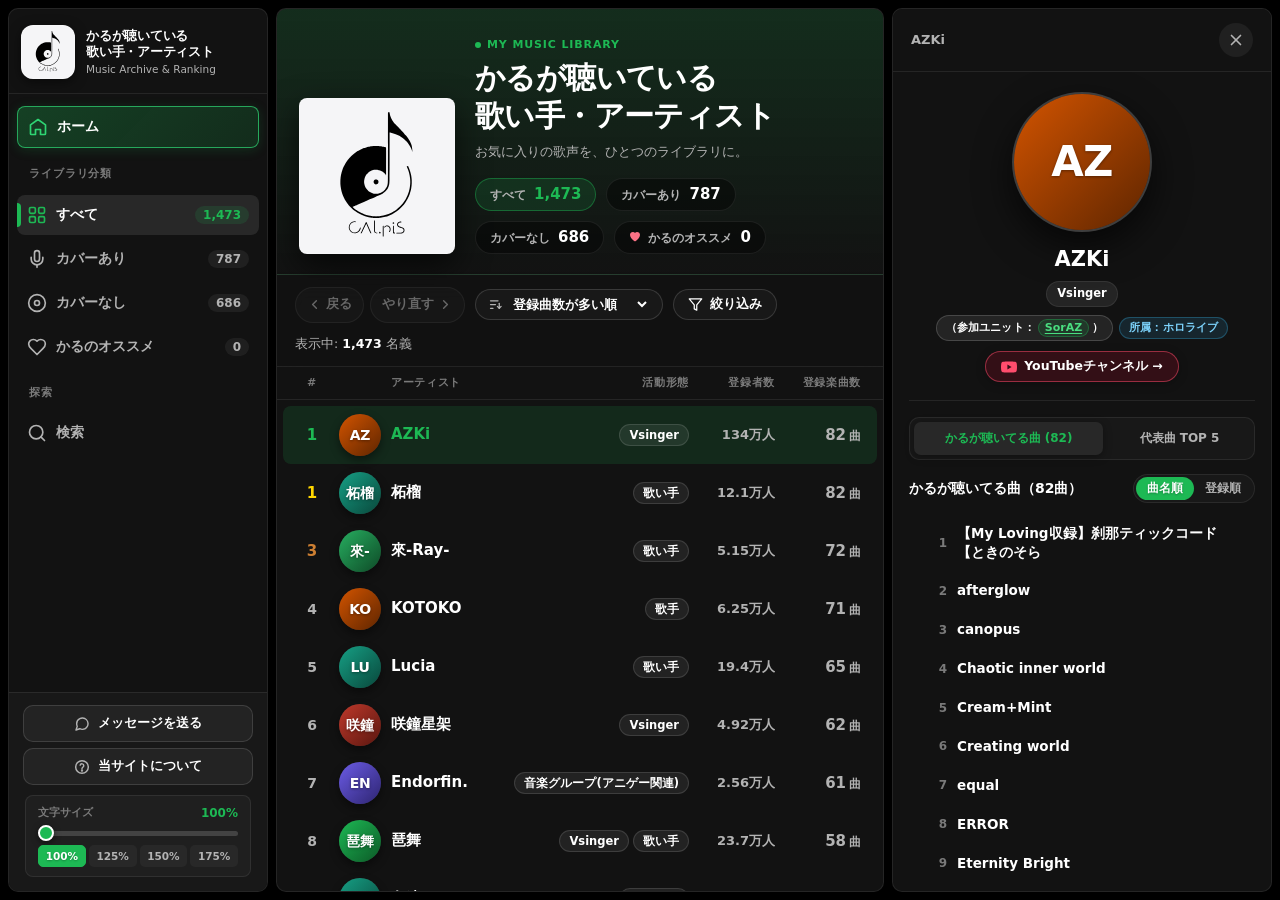
==== commit c35ee668: "Add files via upload" ====
--- a/index.html
+++ b/index.html
@@ -555,7 +555,9 @@
           <h3 class="about-item-heading">2. 登録楽曲数について：</h3>
           <div class="about-item-lines">
             <p class="about-line"><span class="about-green-text">登録楽曲（＝かるが聴いてる曲）</span>は、かるがYouTube Musicの<span class="about-green-text">「無限 プレイリスト」「無限2 プレイリスト」</span>に入れている曲。</p>
+            <p class="about-line">プレイリストにはノリで曲を入れているので、<span class="about-green-text">登録楽曲数が多いからと言って好きなアーティストとは限らない。</span></p>
             <p class="about-line">聴いてる曲にあるからと言ってかるが好きとは限らないし、知っている曲はプレイリストに入れないので<span class="about-green-text">記載のある曲が全曲ではない</span>（例：めありーさんが3曲なわけないだろいい加減にしろ）。</p>
+            <p class="about-line about-recommend-jump-line"><span class="about-recommend-jump-trigger" id="aboutOpenRecommendRow" role="button" tabindex="0">本当に好きなアーティスト・曲はこちら→ <button type="button" class="about-recommend-jump-btn" id="aboutOpenRecommendBtn" data-open-recommend-from-about="1">かるのオススメ</button></span></p>
           </div>
         </section>
 
--- a/styles.css
+++ b/styles.css
@@ -6957,3 +6957,49 @@
     padding: calc(8px * var(--fs)) calc(22px * var(--fs)) !important;
   }
 }
+
+
+/* ==========================================================================
+   v63 Updates:
+   1. Style "本当に好きなアーティスト・曲はこちら→ かるのオススメ" link in "当サイトについて" Section 2
+   ========================================================================== */
+
+.about-recommend-jump-line {
+  margin-top: 8px !important;
+  padding-top: 6px;
+  border-top: 1px dashed rgba(255, 255, 255, 0.12);
+}
+
+.about-recommend-jump-trigger {
+  display: inline-flex;
+  align-items: center;
+  flex-wrap: wrap;
+  gap: 6px;
+  cursor: pointer;
+  color: #ffffff;
+  font-weight: 700;
+}
+
+.about-recommend-jump-btn {
+  display: inline-flex;
+  align-items: center;
+  justify-content: center;
+  gap: 4px;
+  padding: 4px 12px;
+  border-radius: 999px;
+  font-family: inherit;
+  font-size: 0.95em;
+  font-weight: 800;
+  color: #ffffff;
+  background: linear-gradient(135deg, rgba(225, 29, 72, 0.85), rgba(244, 63, 94, 0.8));
+  border: 1px solid rgba(253, 164, 175, 0.65);
+  box-shadow: 0 2px 8px rgba(225, 29, 72, 0.28);
+  cursor: pointer;
+  transition: transform 0.12s ease, box-shadow 0.12s ease, background 0.12s ease;
+}
+
+.about-recommend-jump-trigger:hover .about-recommend-jump-btn,
+.about-recommend-jump-btn:hover {
+  background: linear-gradient(135deg, rgba(225, 29, 72, 1), rgba(244, 63, 94, 0.95));
+  box-shadow: 0 3px 12px rgba(244, 63, 94, 0.42);
+}
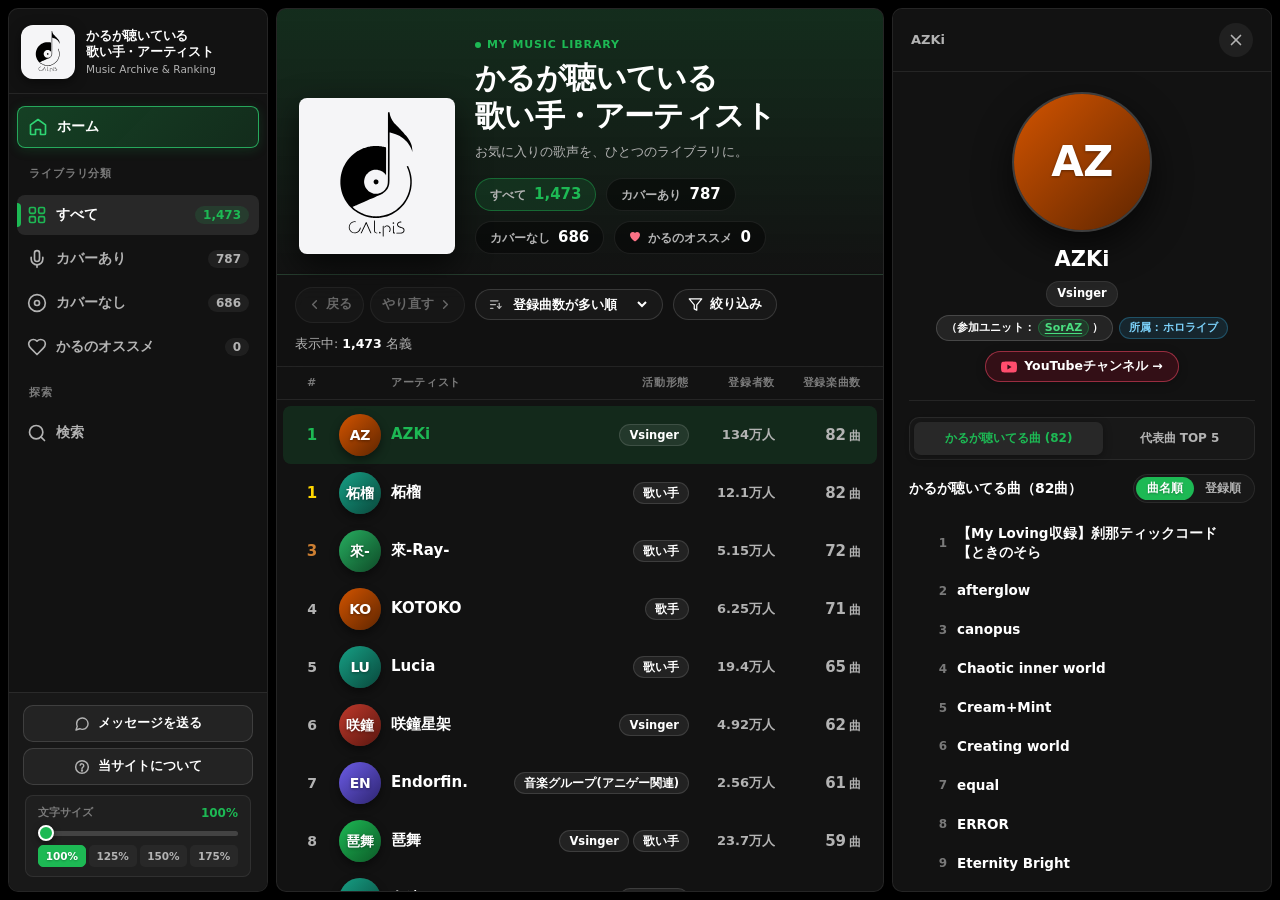
==== commit aaee09c9: "Add files via upload" ====
--- a/index.html
+++ b/index.html
@@ -38,6 +38,12 @@
   <meta name="twitter:description" content="かるが聴いている女性ボーカル・歌い手・アーティストの登録楽曲ランキング・アーカイブ">
   <meta name="twitter:image" content="https://calpis-music-archive.vercel.app/assets/ogp.png">
   <link rel="stylesheet" href="./styles.css">
+  <style>
+    .fav-quick-edit-banner, .fav-sync-toast, .about-modal-backdrop, .heart-delete-modal-overlay { display: none; }
+    body.fav-quick-edit-mode .fav-quick-edit-banner { display: flex; }
+    .fav-sync-toast.show { display: block; }
+    .about-modal-backdrop.open, .heart-delete-modal-overlay.open { display: flex; }
+  </style>
 </head>
 <body>
   <!-- Owner-only Edit Mode Banner (Hidden unless activated by 5 taps; general visitors never see this) -->
@@ -49,23 +55,22 @@
         <span class="fav-qe-diff-badge" id="favQeDiffBadge">変更なし</span>
       </span>
       <span class="fav-qe-actions">
-        <button type="button" class="fav-qe-migrate-btn" id="openLegacyMigrateBtn" style="display:none;" title="この端末のlocalStorageにある既存ハート設定をサーバーへ移行">端末データ移行</button>
         <button type="button" class="fav-qe-discard-btn" id="discardFavQuickEditBtn" style="display:none;" title="未保存の変更を破棄して編集前の状態に戻す">取消</button>
         <button type="button" class="fav-qe-exit-btn" id="exitFavQuickEditBtn">完了して閉じる</button>
       </span>
     </div>
     <div class="fav-qe-tier-row" id="favQeTierTabs" role="tablist" aria-label="付与するハートのグレード選択">
-      <button type="button" class="fav-qe-tier-tab active" data-select-heart-tier="3" role="tab" aria-selected="true" title="最上位グレードのハートを付ける">
-        <span class="qe-tier-icon qe-tier-icon-3"><span class="heart-tier-pc">♥♥♥</span><span class="heart-tier-mob"><svg class="heart-soft-svg heart-mob-tier-3" viewBox="0 0 24 24" aria-hidden="true"><path class="heart-mob-outer-ring" d="M12 21.4c-.38 0-.75-.13-1.08-.38C6.7 17.7 1.3 13.0 1.3 7.7 1.3 4.1 4.1 1.4 7.7 1.4c1.82 0 3.4.82 4.3 2.12C12.9 2.22 14.48 1.4 16.3 1.4 19.9 1.4 22.7 4.1 22.7 7.7c0 5.3-5.4 10.0-9.62 13.32-.33.25-.7.38-1.08.38Z" fill="none" stroke="#fda4af" stroke-width="1.65"/><path class="heart-mob-inner-core" d="M12 18.5c-.28 0-.55-.1-.78-.28C8.2 15.8 4.4 12.5 4.4 8.6 4.4 6.1 6.3 4.2 8.9 4.2c1.38 0 2.52.6 3.1 1.56.58-.96 1.72-1.56 3.1-1.56 2.6 0 4.5 1.9 4.5 4.4 0 3.9-3.8 7.2-6.82 9.62-.23.18-.5.28-.78.28Z" fill="#f43f5e"/></svg></span></span>
-        <span class="qe-tier-label">最上位</span>
-      </button>
-      <button type="button" class="fav-qe-tier-tab" data-select-heart-tier="2" role="tab" aria-selected="false" title="第2グレードのハートを付ける">
-        <span class="qe-tier-icon qe-tier-icon-2"><span class="heart-tier-pc">♥♥</span><span class="heart-tier-mob"><svg class="heart-soft-svg heart-mob-tier-2" viewBox="0 0 24 24" fill="#fb7185" aria-hidden="true"><path d="M12 20.6c-.35 0-.7-.12-1-.35C7.1 17.2 2 12.8 2 7.8 2 4.5 4.6 2 7.9 2c1.75 0 3.25.8 4.1 2.05C12.85 2.8 14.35 2 16.1 2 19.4 2 22 4.5 22 7.8c0 5-5.1 9.4-9 12.45-.3.23-.65.35-1 .35Z"/></svg></span></span>
-        <span class="qe-tier-label">第2</span>
-      </button>
-      <button type="button" class="fav-qe-tier-tab" data-select-heart-tier="1" role="tab" aria-selected="false" title="第1グレードのハートを付ける">
-        <span class="qe-tier-icon qe-tier-icon-1"><span class="heart-tier-pc">♥</span><span class="heart-tier-mob"><svg class="heart-soft-svg heart-mob-tier-1" viewBox="0 0 24 24" fill="none" stroke="#fda4af" stroke-width="2.4" aria-hidden="true"><path d="M12 20.2c-.35 0-.7-.12-1-.35C7.1 16.8 2.4 12.6 2.4 7.8 2.4 4.7 4.8 2.3 7.9 2.3c1.75 0 3.25.8 4.1 2.05C12.85 3.1 14.35 2.3 16.1 2.3c3.1 0 5.5 2.4 5.5 5.5 0 4.8-4.7 9-8.6 12.05-.3.23-.65.35-1 .35Z"/></svg></span></span>
-        <span class="qe-tier-label">第1</span>
+      <button type="button" class="fav-qe-tier-tab active" data-select-heart-tier="3" role="tab" aria-selected="true" title="Lv.3のハートを付ける">
+        <span class="qe-tier-icon qe-tier-icon-3"><span class="heart-tier-pc"><svg class="heart-soft-svg" viewBox="0 0 24 24" fill="currentColor" aria-hidden="true"><path d="M12 20.6c-.35 0-.7-.12-1-.35C7.1 17.2 2 12.8 2 7.8 2 4.5 4.6 2 7.9 2c1.75 0 3.25.8 4.1 2.05C12.85 2.8 14.35 2 16.1 2 19.4 2 22 4.5 22 7.8c0 5-5.1 9.4-9 12.45-.3.23-.65.35-1 .35Z"/></svg><svg class="heart-soft-svg" viewBox="0 0 24 24" fill="currentColor" aria-hidden="true"><path d="M12 20.6c-.35 0-.7-.12-1-.35C7.1 17.2 2 12.8 2 7.8 2 4.5 4.6 2 7.9 2c1.75 0 3.25.8 4.1 2.05C12.85 2.8 14.35 2 16.1 2 19.4 2 22 4.5 22 7.8c0 5-5.1 9.4-9 12.45-.3.23-.65.35-1 .35Z"/></svg><svg class="heart-soft-svg" viewBox="0 0 24 24" fill="currentColor" aria-hidden="true"><path d="M12 20.6c-.35 0-.7-.12-1-.35C7.1 17.2 2 12.8 2 7.8 2 4.5 4.6 2 7.9 2c1.75 0 3.25.8 4.1 2.05C12.85 2.8 14.35 2 16.1 2 19.4 2 22 4.5 22 7.8c0 5-5.1 9.4-9 12.45-.3.23-.65.35-1 .35Z"/></svg></span><span class="heart-tier-mob"><svg class="heart-soft-svg heart-mob-tier-3" viewBox="0 0 24 24" aria-hidden="true"><path class="heart-mob-outer-ring" d="M12 21.4c-.38 0-.75-.13-1.08-.38C6.7 17.7 1.3 13.0 1.3 7.7 1.3 4.1 4.1 1.4 7.7 1.4c1.82 0 3.4.82 4.3 2.12C12.9 2.22 14.48 1.4 16.3 1.4 19.9 1.4 22.7 4.1 22.7 7.7c0 5.3-5.4 10.0-9.62 13.32-.33.25-.7.38-1.08.38Z" fill="none" stroke="#fda4af" stroke-width="1.65"/><path class="heart-mob-inner-core" d="M12 18.5c-.28 0-.55-.1-.78-.28C8.2 15.8 4.4 12.5 4.4 8.6 4.4 6.1 6.3 4.2 8.9 4.2c1.38 0 2.52.6 3.1 1.56.58-.96 1.72-1.56 3.1-1.56 2.6 0 4.5 1.9 4.5 4.4 0 3.9-3.8 7.2-6.82 9.62-.23.18-.5.28-.78.28Z" fill="#f43f5e"/></svg></span></span>
+        <span class="qe-tier-label">Lv.3</span>
+      </button>
+      <button type="button" class="fav-qe-tier-tab" data-select-heart-tier="2" role="tab" aria-selected="false" title="Lv.2のハートを付ける">
+        <span class="qe-tier-icon qe-tier-icon-2"><span class="heart-tier-pc"><svg class="heart-soft-svg" viewBox="0 0 24 24" fill="currentColor" aria-hidden="true"><path d="M12 20.6c-.35 0-.7-.12-1-.35C7.1 17.2 2 12.8 2 7.8 2 4.5 4.6 2 7.9 2c1.75 0 3.25.8 4.1 2.05C12.85 2.8 14.35 2 16.1 2 19.4 2 22 4.5 22 7.8c0 5-5.1 9.4-9 12.45-.3.23-.65.35-1 .35Z"/></svg><svg class="heart-soft-svg" viewBox="0 0 24 24" fill="currentColor" aria-hidden="true"><path d="M12 20.6c-.35 0-.7-.12-1-.35C7.1 17.2 2 12.8 2 7.8 2 4.5 4.6 2 7.9 2c1.75 0 3.25.8 4.1 2.05C12.85 2.8 14.35 2 16.1 2 19.4 2 22 4.5 22 7.8c0 5-5.1 9.4-9 12.45-.3.23-.65.35-1 .35Z"/></svg></span><span class="heart-tier-mob"><svg class="heart-soft-svg heart-mob-tier-2" viewBox="0 0 24 24" fill="#fb7185" aria-hidden="true"><path d="M12 20.6c-.35 0-.7-.12-1-.35C7.1 17.2 2 12.8 2 7.8 2 4.5 4.6 2 7.9 2c1.75 0 3.25.8 4.1 2.05C12.85 2.8 14.35 2 16.1 2 19.4 2 22 4.5 22 7.8c0 5-5.1 9.4-9 12.45-.3.23-.65.35-1 .35Z"/></svg></span></span>
+        <span class="qe-tier-label">Lv.2</span>
+      </button>
+      <button type="button" class="fav-qe-tier-tab" data-select-heart-tier="1" role="tab" aria-selected="false" title="Lv.1のハートを付ける">
+        <span class="qe-tier-icon qe-tier-icon-1"><span class="heart-tier-pc"><svg class="heart-soft-svg" viewBox="0 0 24 24" fill="currentColor" aria-hidden="true"><path d="M12 20.6c-.35 0-.7-.12-1-.35C7.1 17.2 2 12.8 2 7.8 2 4.5 4.6 2 7.9 2c1.75 0 3.25.8 4.1 2.05C12.85 2.8 14.35 2 16.1 2 19.4 2 22 4.5 22 7.8c0 5-5.1 9.4-9 12.45-.3.23-.65.35-1 .35Z"/></svg></span><span class="heart-tier-mob"><svg class="heart-soft-svg heart-mob-tier-1" viewBox="0 0 24 24" fill="none" stroke="#fda4af" stroke-width="2.4" aria-hidden="true"><path d="M12 20.2c-.35 0-.7-.12-1-.35C7.1 16.8 2.4 12.6 2.4 7.8 2.4 4.7 4.8 2.3 7.9 2.3c1.75 0 3.25.8 4.1 2.05C12.85 3.1 14.35 2.3 16.1 2.3c3.1 0 5.5 2.4 5.5 5.5 0 4.8-4.7 9-8.6 12.05-.3.23-.65.35-1 .35Z"/></svg></span></span>
+        <span class="qe-tier-label">Lv.1</span>
       </button>
     </div>
     <div class="fav-qe-error-row" id="favQeErrorRow" style="display:none;" role="alert">
@@ -74,72 +79,6 @@
         <button type="button" class="fav-qe-retry-btn" id="retryFavSaveBtn">再試行</button>
         <button type="button" class="fav-qe-keep-close-btn" id="closeKeepDraftBtn">一時保存して閉じる</button>
       </span>
-    </div>
-  </div>
-
-  <!-- Owner-only Initial localStorage -> Server Migration Modal (Only accessible inside Edit Mode) -->
-  <div class="about-modal-backdrop fav-sync-modal-overlay" id="favMigrationModal" aria-hidden="true" role="dialog" aria-modal="true" aria-labelledby="favMigrationTitle">
-    <div class="about-modal-card fav-sync-modal-card">
-      <div class="about-modal-header">
-        <div class="about-modal-title-wrap">
-          <span class="about-modal-icon">❤</span>
-          <h2 class="about-modal-title" id="favMigrationTitle">既存の「かるのオススメ」サーバー初回移行</h2>
-        </div>
-        <button type="button" class="about-modal-close" id="closeFavMigrationModalBtn" aria-label="閉じる">✕</button>
-      </div>
-      <div class="about-modal-body fav-sync-modal-body">
-        <p class="fav-sync-lead" id="favMigrationLead">この端末に保存されている既存のハート設定をサーバーへ移行し、PC・スマホ・PWA・全閲覧者間で共有できるようにします。</p>
-        <div class="fav-sync-preview-box">
-          <div class="fav-sync-preview-header">
-            <span>この端末の既存ハート設定</span>
-            <strong id="favMigrationCountBadge">0 名義</strong>
-          </div>
-          <div class="fav-sync-preview-list" id="favMigrationPreviewList"></div>
-        </div>
-        <div class="fav-sync-error-box" id="favMigrationErrorBox" style="display:none;" role="alert"></div>
-        <div class="fav-sync-modal-actions">
-          <button type="button" class="fav-sync-btn fav-sync-btn-primary" id="confirmFavMigrationBtn">確認してこの端末からサーバーへ移行する</button>
-          <button type="button" class="fav-sync-btn fav-sync-btn-secondary" id="postponeFavMigrationBtn">あとで（今は移行しない）</button>
-          <button type="button" class="fav-sync-btn fav-sync-btn-ghost" id="skipDeviceFavMigrationBtn">この端末からは移行しない（別端末から移行する）</button>
-        </div>
-      </div>
-    </div>
-  </div>
-
-  <!-- Owner-only Multi-Device Conflict Resolution Modal (Only triggered when saving from Edit Mode) -->
-  <div class="about-modal-backdrop fav-sync-modal-overlay" id="favConflictModal" aria-hidden="true" role="dialog" aria-modal="true" aria-labelledby="favConflictTitle">
-    <div class="about-modal-card fav-sync-modal-card">
-      <div class="about-modal-header">
-        <div class="about-modal-title-wrap">
-          <span class="about-modal-icon">!</span>
-          <h2 class="about-modal-title" id="favConflictTitle">他端末での更新を検出しました（上書き防止）</h2>
-        </div>
-        <button type="button" class="about-modal-close" id="closeFavConflictModalBtn" aria-label="閉じる">✕</button>
-      </div>
-      <div class="about-modal-body fav-sync-modal-body">
-        <p class="fav-sync-lead">この端末で編集している間に、別の端末から設定が更新されました。意図しない上書きを防ぐため、保存方法を選択してください。</p>
-        <div class="fav-conflict-grid">
-          <div class="fav-sync-preview-box">
-            <div class="fav-sync-preview-header">
-              <span>この端末での変更内容</span>
-              <strong id="favConflictLocalSummary">0 件</strong>
-            </div>
-            <div class="fav-sync-preview-list" id="favConflictLocalDetail"></div>
-          </div>
-          <div class="fav-sync-preview-box">
-            <div class="fav-sync-preview-header">
-              <span>サーバーの最新データ</span>
-              <strong id="favConflictServerSummary">0 件</strong>
-            </div>
-            <div class="fav-sync-preview-list" id="favConflictServerDetail"></div>
-          </div>
-        </div>
-        <div class="fav-sync-modal-actions">
-          <button type="button" class="fav-sync-btn fav-sync-btn-primary" id="conflictMergeSaveBtn">両方の変更を合体して保存（推奨）</button>
-          <button type="button" class="fav-sync-btn fav-sync-btn-secondary" id="conflictForceOverwriteBtn">この端末の内容でそのまま上書き保存</button>
-          <button type="button" class="fav-sync-btn fav-sync-btn-ghost" id="conflictLoadServerBtn">サーバーの最新データを反映（今回の変更を破棄）</button>
-        </div>
-      </div>
     </div>
   </div>
 
--- a/styles.css
+++ b/styles.css
@@ -7003,3 +7003,234 @@
   background: linear-gradient(135deg, rgba(225, 29, 72, 1), rgba(244, 63, 94, 0.95));
   box-shadow: 0 3px 12px rgba(244, 63, 94, 0.42);
 }
+
+
+/* ==========================================================================
+   v64 Updates:
+   PC Edit Mode in "かるのオススメ" -> "アーティスト" tab:
+   Show "高評価曲数" (.row-fav-song-count) and "総ハート数" (.row-total-heart-count)
+   cleanly to the left of the right-edge drag handle (.row-drag-handle) without overlapping,
+   and align #listColHeader columns ("アーティスト", "高評価曲数", "総ハート数").
+   Smartphone and "楽曲" tab remain unchanged.
+   ========================================================================== */
+
+@media (min-width: 901px) {
+  /* 1. Align #listColHeader and .artist-row.recommend-artist-row into 6 columns on PC Edit Mode (Artist tab only) */
+  body.fav-quick-edit-mode[data-current-view="recommend"].recommend-artist-mode:not(.song-list-mode) #listColHeader,
+  body.fav-quick-edit-mode[data-current-view="recommend"].recommend-artist-mode:not(.song-list-mode) .artist-row.recommend-artist-row,
+  body.fav-quick-edit-mode[data-current-view="recommend"].recommend-artist-mode:not(.song-list-mode) .drag-floating-card.recommend-artist-row {
+    grid-template-columns:
+      calc(32px + (var(--fs) - 1) * 12px)
+      46px
+      minmax(0, 1fr)
+      calc(68px + (var(--fs) - 1) * 42px)
+      calc(68px + (var(--fs) - 1) * 42px)
+      36px !important;
+    gap: 10px !important;
+    padding-right: 12px !important;
+  }
+
+  /* 2. Hide unused middle columns in #listColHeader during PC Edit Mode on "かるのオススメ" */
+  body.fav-quick-edit-mode[data-current-view="recommend"] #listColHeader > span:nth-child(4),
+  body.fav-quick-edit-mode[data-current-view="recommend"] #listColHeader > span:nth-child(5),
+  body.fav-quick-edit-mode[data-current-view="recommend"] #listColHeader > span:nth-child(6),
+  body.fav-quick-edit-mode[data-current-view="recommend"] #listColCountLabel {
+    display: none !important;
+  }
+
+  /* 3. Show "高評価曲数" & "総ハート数" headers and cells in Columns 4 & 5 on PC Edit Mode (Artist tab only) */
+  body.fav-quick-edit-mode[data-current-view="recommend"].recommend-artist-mode:not(.song-list-mode) #listColFavCountLabel {
+    display: inline-block !important;
+    grid-column: 4 !important;
+    text-align: right !important;
+    padding-right: 0 !important;
+  }
+
+  body.fav-quick-edit-mode[data-current-view="recommend"].recommend-artist-mode:not(.song-list-mode) #listColTotalHeartLabel {
+    display: inline-block !important;
+    grid-column: 5 !important;
+    text-align: right !important;
+    padding-right: 0 !important;
+  }
+
+  body.fav-quick-edit-mode[data-current-view="recommend"].recommend-artist-mode:not(.song-list-mode) #listColHeader::after {
+    content: "";
+    display: block;
+    grid-column: 6;
+    width: 36px;
+  }
+
+  body.fav-quick-edit-mode[data-current-view="recommend"].recommend-artist-mode:not(.song-list-mode) .artist-row.recommend-artist-row > .row-fav-song-count,
+  body.fav-quick-edit-mode[data-current-view="recommend"].recommend-artist-mode:not(.song-list-mode) .drag-floating-card.recommend-artist-row > .row-fav-song-count {
+    display: block !important;
+    grid-column: 4 !important;
+    text-align: right !important;
+  }
+
+  body.fav-quick-edit-mode[data-current-view="recommend"].recommend-artist-mode:not(.song-list-mode) .artist-row.recommend-artist-row > .row-total-heart-count,
+  body.fav-quick-edit-mode[data-current-view="recommend"].recommend-artist-mode:not(.song-list-mode) .drag-floating-card.recommend-artist-row > .row-total-heart-count {
+    display: inline-flex !important;
+    grid-column: 5 !important;
+    justify-content: flex-end !important;
+    text-align: right !important;
+  }
+
+  body.fav-quick-edit-mode[data-current-view="recommend"].recommend-artist-mode:not(.song-list-mode) .artist-row.recommend-artist-row > .row-drag-handle,
+  body.fav-quick-edit-mode[data-current-view="recommend"].recommend-artist-mode:not(.song-list-mode) .drag-floating-card.recommend-artist-row > .row-drag-handle {
+    grid-column: 6 !important;
+    margin-left: 2px !important;
+  }
+}
+
+
+/* ==========================================================================
+   V66: HEART FILTER PILLS & SAME-SONG-COUNT-DESC ("同一曲数順") LIST VIEW
+   ========================================================================== */
+.pill-btn.heart-filter-pill {
+  display: inline-flex;
+  align-items: center;
+  gap: 5px;
+}
+
+.pill-btn.heart-filter-pill .heart-filter-all-mark svg,
+.pill-btn.heart-filter-pill .heart-filter-badge svg {
+  width: 13px;
+  height: 13px;
+  vertical-align: -1px;
+}
+
+.pill-btn.heart-filter-pill .heart-filter-all-mark {
+  color: #fb7185;
+  display: inline-flex;
+  align-items: center;
+}
+
+.pill-btn.heart-filter-pill .heart-filter-badge {
+  margin-left: 0 !important;
+  display: inline-flex;
+  align-items: center;
+}
+
+/* Ensure heart-filter-badge and qe-tier-icon always render in their exact pink/rose colors on PC & Mobile, never gray */
+.heart-filter-badge.heart-tier-3,
+.qe-tier-icon-3 .heart-tier-pc {
+  color: #f43f5e !important;
+  filter: drop-shadow(0 0 5px rgba(244, 63, 94, 0.42));
+}
+
+.heart-filter-badge.heart-tier-2,
+.qe-tier-icon-2 .heart-tier-pc {
+  color: #fb7185 !important;
+  filter: drop-shadow(0 0 3px rgba(251, 113, 133, 0.28));
+}
+
+.heart-filter-badge.heart-tier-1,
+.qe-tier-icon-1 .heart-tier-pc {
+  color: #fda4af !important;
+  filter: none;
+}
+
+/* Same-song group ranking mode ("同一曲数順"): hide icon column & expand song title width */
+body.same-song-group-mode .list-col-header .col-pc-only,
+body.same-song-group-mode .list-col-header > span:nth-child(2) {
+  display: none !important;
+}
+
+body.same-song-group-mode #listColCountLabel,
+body.same-song-group-mode .list-col-header .list-col-count {
+  display: block !important;
+}
+
+body.same-song-group-mode .artist-row.same-song-group-row .row-name-wrap,
+body.same-song-group-mode .artist-row.same-song-group-row .row-song-primary {
+  width: 100% !important;
+  max-width: 100% !important;
+}
+
+@media (min-width: 901px) {
+  body.same-song-group-mode .list-col-header,
+  body.same-song-group-mode .artist-row.same-song-group-row {
+    grid-template-columns: calc(44px * var(--pc-font-scale, 1)) minmax(260px, 1fr) auto !important;
+  }
+}
+
+@media (max-width: 900px) {
+  body.same-song-group-mode .list-col-header,
+  body.same-song-group-mode .artist-row.same-song-group-row {
+    grid-template-columns: 24px minmax(0, 1fr) auto !important;
+    gap: 8px !important;
+  }
+}
+
+.same-song-note-badge {
+  background: linear-gradient(135deg, rgba(29, 185, 84, 0.25) 0%, rgba(16, 185, 129, 0.12) 100%) !important;
+  border: 1px solid rgba(30, 215, 96, 0.35);
+  color: #1ed760 !important;
+  font-size: calc(16px * var(--pc-font-scale, 1));
+  font-weight: 800;
+}
+
+.same-song-group-count {
+  font-weight: 700;
+  color: #1ed760;
+  white-space: nowrap;
+  text-align: right;
+  padding-right: 4px;
+  font-size: calc(13.5px * var(--pc-font-scale, 1));
+  font-variant-numeric: tabular-nums;
+}
+
+@media (max-width: 900px) {
+  .same-song-group-count {
+    font-size: 12.5px;
+    padding-right: 2px;
+  }
+}
+
+.same-song-drill-banner {
+  display: flex;
+  align-items: center;
+  justify-content: space-between;
+  gap: 10px;
+  flex-wrap: wrap;
+  padding: 9px 14px;
+  margin-bottom: 6px;
+  border-radius: 10px;
+  background: rgba(29, 185, 84, 0.11);
+  border: 1px solid rgba(30, 215, 96, 0.32);
+  color: #e2e8f0;
+  font-size: calc(13px * var(--pc-font-scale, 1));
+}
+
+.same-song-drill-text strong {
+  color: #4ade80;
+}
+
+.same-song-back-btn {
+  appearance: none;
+  border: 1px solid rgba(74, 222, 128, 0.45);
+  background: rgba(22, 101, 52, 0.45);
+  color: #bbf7d0;
+  font-size: calc(12px * var(--pc-font-scale, 1));
+  font-weight: 700;
+  padding: 4px 10px;
+  border-radius: 999px;
+  cursor: pointer;
+  transition: background 0.15s ease, transform 0.1s ease;
+}
+
+.same-song-back-btn:hover {
+  background: rgba(22, 163, 74, 0.55);
+  color: #ffffff;
+}
+
+@media (max-width: 900px) {
+  .same-song-drill-banner {
+    font-size: 12px;
+    padding: 8px 10px;
+  }
+  .same-song-back-btn {
+    font-size: 11.5px;
+    padding: 4px 9px;
+  }
+}
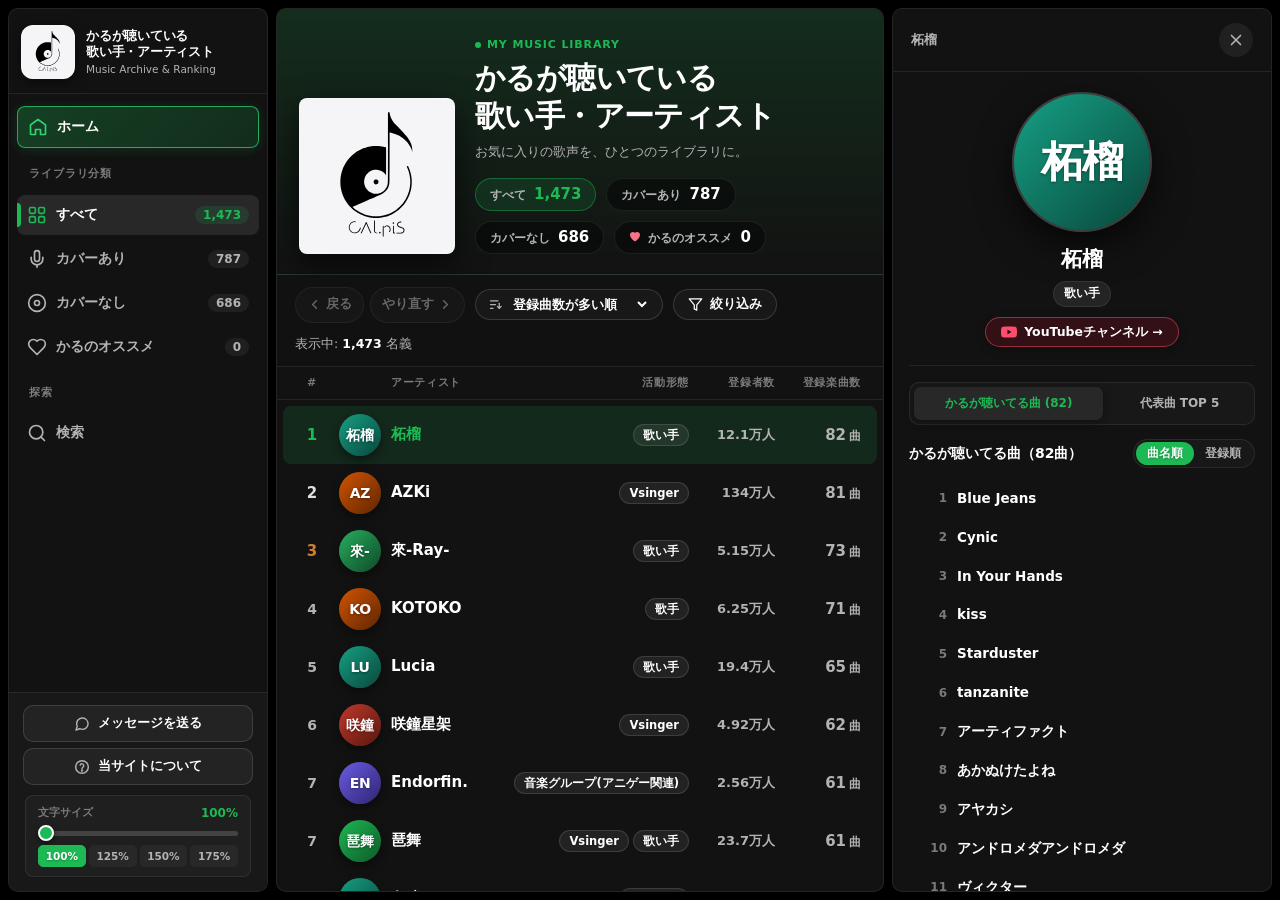
==== commit 5f0dddf5: "Add files via upload" ====
--- a/index.html
+++ b/index.html
@@ -314,6 +314,7 @@
               <button type="button" class="search-target-tab active" data-search-target="all" role="tab" aria-selected="true">すべて</button>
               <button type="button" class="search-target-tab" data-search-target="artist" role="tab" aria-selected="false"><span class="tab-label-pc">アーティストを検索</span><span class="tab-label-mob">アーティスト</span></button>
               <button type="button" class="search-target-tab" data-search-target="song" role="tab" aria-selected="false"><span class="tab-label-pc">楽曲を検索</span><span class="tab-label-mob">楽曲</span></button>
+              <button type="button" class="search-target-tab karu-composer-tab" data-search-target="composer" role="tab" aria-selected="false"><span class="tab-label-pc">作曲者を検索</span><span class="tab-label-mob">作曲者</span></button>
               <button type="button" class="search-target-tab" data-search-target="group" role="tab" aria-selected="false"><span class="tab-label-pc">グループを検索</span><span class="tab-label-mob">グループ</span></button>
             </div>
           </div>
--- a/styles.css
+++ b/styles.css
@@ -7234,3 +7234,347 @@
     padding: 4px 9px;
   }
 }
+
+
+/* ==========================================================================
+   V69: かる専用モード (Blue Theme) & 「銘曲」絞り込み (☆☆☆/☆☆/☆ + 未聴行色分け・追加ボタン)
+   ========================================================================== */
+body.karu-special-mode {
+  --accent: #3b82f6;
+  --accent-hover: #60a5fa;
+  --accent-soft: rgba(59, 130, 246, 0.16);
+  --accent-border: rgba(59, 130, 246, 0.45);
+}
+
+body.karu-special-mode .hero-header {
+  background: linear-gradient(180deg, rgba(59, 130, 246, 0.19) 0%, rgba(18, 18, 18, 0.92) 100%) !important;
+}
+
+body.karu-special-mode .stat-pill.active-cat,
+body.karu-special-mode button.stat-pill.interactive.active-cat {
+  background: rgba(59, 130, 246, 0.15) !important;
+  border-color: rgba(59, 130, 246, 0.48) !important;
+}
+
+body.karu-special-mode .filter-chip {
+  background: rgba(59, 130, 246, 0.16);
+  border-color: rgba(59, 130, 246, 0.42);
+}
+
+body.karu-special-mode .search-main-input:focus {
+  box-shadow: 0 0 0 3px rgba(59, 130, 246, 0.2);
+}
+
+body.karu-special-mode .artist-row.selected {
+  background-color: rgba(59, 130, 246, 0.15);
+}
+
+body.karu-special-mode .artist-row:active {
+  background-color: rgba(59, 130, 246, 0.2) !important;
+}
+
+body.karu-special-mode .top5-badge-dot,
+body.karu-special-mode .mobile-top-dot,
+body.karu-special-mode .recommend-role-dot {
+  background: #3b82f6;
+  box-shadow: 0 0 8px rgba(59, 130, 246, 0.68);
+}
+
+body.karu-special-mode .top5-rank-num {
+  background: rgba(59, 130, 246, 0.15);
+  border-color: rgba(59, 130, 246, 0.36);
+  color: #60a5fa;
+}
+
+body.karu-special-mode .detail-song-item.highlight-match {
+  background-color: rgba(59, 130, 246, 0.14);
+}
+
+body.karu-special-mode .mob-stat-card.active-cat {
+  border-color: rgba(59, 130, 246, 0.52);
+  background: linear-gradient(180deg, rgba(59, 130, 246, 0.14) 0%, #171717 100%);
+}
+
+body.karu-special-mode .mob-stat-icon {
+  background: rgba(59, 130, 246, 0.15);
+  color: #60a5fa;
+}
+
+body.karu-special-mode .nav-btn.nav-home-btn,
+body.karu-special-mode .mob-home-btn {
+  background: linear-gradient(135deg, rgba(59, 130, 246, 0.32) 0%, rgba(37, 99, 235, 0.18) 100%) !important;
+  border-color: rgba(96, 165, 250, 0.45) !important;
+  box-shadow: 0 2px 12px rgba(59, 130, 246, 0.22) !important;
+  color: #93c5fd !important;
+}
+
+body.karu-special-mode .nav-btn.nav-home-btn:hover,
+body.karu-special-mode .mob-home-btn:hover {
+  background: linear-gradient(135deg, rgba(59, 130, 246, 0.44) 0%, rgba(37, 99, 235, 0.28) 100%) !important;
+  border-color: #60a5fa !important;
+  box-shadow: 0 4px 16px rgba(59, 130, 246, 0.34) !important;
+}
+
+body.karu-special-mode .vocal-artist-link,
+body.karu-special-mode .history-nav-btn:hover:not(:disabled),
+body.karu-special-mode button.detail-role-badge.interactive-role-btn:hover {
+  background: rgba(59, 130, 246, 0.18);
+  border-color: #60a5fa;
+  color: #60a5fa;
+}
+
+body.karu-special-mode .search-target-tab.active {
+  box-shadow: 0 2px 8px rgba(59, 130, 246, 0.32);
+}
+
+body.karu-special-mode .row-song-primary,
+body.karu-special-mode .row-match-sub.row-match-song-both,
+body.karu-special-mode .about-modal-title-icon,
+body.karu-special-mode .about-green-text,
+body.karu-special-mode .same-song-group-count,
+body.karu-special-mode .same-song-drill-text strong {
+  color: #60a5fa;
+}
+
+body.karu-special-mode .custom-sort-option.active {
+  background: rgba(59, 130, 246, 0.18);
+  color: #60a5fa;
+}
+
+body.karu-special-mode .rec-flat-mode-toggle-btn.active {
+  background: linear-gradient(135deg, rgba(37, 99, 235, 0.94), rgba(59, 130, 246, 0.88)) !important;
+  border-color: #60a5fa !important;
+  box-shadow: 0 2px 10px rgba(59, 130, 246, 0.34) !important;
+}
+
+/* 「銘曲」絞り込みピル & ☆バッジ */
+.meikyoku-filter-pill {
+  display: inline-flex;
+  align-items: center;
+  gap: 5px;
+}
+
+.meikyoku-pill-stars {
+  color: #fbbf24;
+  font-weight: 800;
+  letter-spacing: -0.04em;
+  font-size: 0.96em;
+}
+
+.meikyoku-filter-pill.active {
+  background: rgba(59, 130, 246, 0.22) !important;
+  border-color: #60a5fa !important;
+  color: #ffffff !important;
+  box-shadow: 0 0 10px rgba(59, 130, 246, 0.28);
+}
+
+.meikyoku-star-badge {
+  display: inline-flex;
+  align-items: center;
+  margin-right: 6px;
+  padding: 1px 6px;
+  border-radius: 999px;
+  font-size: calc(11px * var(--fs));
+  font-weight: 800;
+  letter-spacing: -0.03em;
+  line-height: 1.3;
+  vertical-align: middle;
+}
+
+.meikyoku-star-badge.stars-lv-3 {
+  color: #fde047;
+  background: rgba(250, 204, 21, 0.16);
+  border: 1px solid rgba(250, 204, 21, 0.45);
+}
+
+.meikyoku-star-badge.stars-lv-2 {
+  color: #93c5fd;
+  background: rgba(59, 130, 246, 0.16);
+  border: 1px solid rgba(96, 165, 250, 0.42);
+}
+
+.meikyoku-star-badge.stars-lv-1 {
+  color: #cbd5e1;
+  background: rgba(148, 163, 184, 0.14);
+  border: 1px solid rgba(148, 163, 184, 0.35);
+}
+
+.cand-meikyoku-stars {
+  margin-left: 5px;
+  margin-right: 0;
+  padding: 0 5px;
+  font-size: 10px;
+}
+
+/* 未聴の「銘曲」行（色を変えて区別＋「＋ 聴いてる曲に追加」ボタン） */
+.artist-row.meikyoku-unheard-row {
+  background: linear-gradient(90deg, rgba(168, 85, 247, 0.13) 0%, rgba(59, 130, 246, 0.08) 100%);
+  border-left: 3px solid #c084fc;
+}
+
+.artist-row.meikyoku-unheard-row:hover {
+  background: linear-gradient(90deg, rgba(168, 85, 247, 0.20) 0%, rgba(59, 130, 246, 0.14) 100%);
+}
+
+.artist-row.meikyoku-unheard-row .row-song-primary {
+  color: #e9d5ff !important;
+}
+
+.meikyoku-unheard-tag {
+  display: inline-flex;
+  align-items: center;
+  margin-left: 7px;
+  padding: 1px 6px;
+  border-radius: 4px;
+  font-size: calc(10px * var(--fs));
+  font-weight: 700;
+  color: #f3e8ff;
+  background: rgba(168, 85, 247, 0.28);
+  border: 1px solid rgba(192, 132, 252, 0.48);
+  vertical-align: middle;
+}
+
+.meikyoku-add-listening-btn {
+  display: inline-flex;
+  align-items: center;
+  gap: 3px;
+  margin-left: 8px;
+  padding: 2px 9px;
+  border-radius: 999px;
+  font-size: calc(11px * var(--fs));
+  font-weight: 700;
+  color: #eff6ff;
+  background: linear-gradient(135deg, #2563eb 0%, #3b82f6 100%);
+  border: 1px solid rgba(147, 197, 253, 0.55);
+  box-shadow: 0 2px 6px rgba(37, 99, 235, 0.32);
+  cursor: pointer;
+  vertical-align: middle;
+  transition: transform 0.12s ease, background 0.15s ease, box-shadow 0.15s ease;
+}
+
+.meikyoku-add-listening-btn:hover {
+  background: linear-gradient(135deg, #3b82f6 0%, #60a5fa 100%);
+  box-shadow: 0 3px 10px rgba(59, 130, 246, 0.45);
+  transform: translateY(-1px);
+}
+
+.meikyoku-add-listening-btn:active {
+  transform: translateY(0);
+}
+
+/* ==========================================================================
+   v71 Updates: "かる専用モード" Composer & Arranger Feature
+   - Strict visibility: hidden in normal mode, active only in body.karu-special-mode
+   - PC (> 900px): 5 tabs in 1 row ("すべて / アーティストを検索 / 楽曲を検索 / 作曲者を検索 / グループを検索")
+   - Smartphone (<= 900px): 4 tabs in Row 1 ("すべて / アーティスト / 楽曲 / 作曲者") + "グループ" in Row 2 below
+   - Iconless composer rows & composer detail view (name + Karu's listening songs only)
+   - Inline "作曲: 〇〇" + single-arranger "編曲: △△" next to "アーティスト: 〇〇" in song rows
+   ========================================================================== */
+body:not(.karu-special-mode) .karu-composer-tab,
+body:not(.karu-special-mode) .karu-song-credit {
+  display: none !important;
+}
+
+@media (min-width: 901px) {
+  body.karu-special-mode .search-target-tabs {
+    display: inline-flex !important;
+    flex-wrap: nowrap !important;
+    align-items: center !important;
+    gap: 5px !important;
+  }
+
+  body.karu-special-mode .search-target-tab {
+    white-space: nowrap !important;
+    padding: 6px 11px !important;
+  }
+}
+
+@media (max-width: 900px) {
+  body.karu-special-mode .search-target-tabs {
+    display: grid !important;
+    grid-template-columns: repeat(4, minmax(0, 1fr)) !important;
+    width: 100% !important;
+    gap: 4px !important;
+    padding: 4px !important;
+  }
+
+  body.karu-special-mode .search-target-tabs > .search-target-tab {
+    width: 100% !important;
+    min-width: 0 !important;
+    padding: 6px 4px !important;
+    font-size: 12px !important;
+    text-align: center !important;
+    white-space: nowrap !important;
+  }
+
+  body.karu-special-mode .search-target-tabs > .search-target-tab[data-search-target="group"] {
+    grid-column: 1 / -1 !important;
+    width: 100% !important;
+  }
+}
+
+.karu-song-credit {
+  display: inline-block;
+  margin-left: 10px;
+}
+
+@media (max-width: 900px) {
+  .karu-song-credit {
+    margin-left: 8px;
+  }
+}
+
+/* Composer list mode: no avatar icon column, expanded composer name column */
+body.composer-list-mode .list-col-header .col-pc-only,
+body.composer-list-mode .list-col-header > span:nth-child(2) {
+  display: none !important;
+}
+
+body.composer-list-mode #listColCountLabel,
+body.composer-list-mode .list-col-header .list-col-count {
+  display: block !important;
+}
+
+body.composer-list-mode .artist-row.composer-row .row-name-wrap {
+  width: 100% !important;
+  max-width: 100% !important;
+}
+
+@media (min-width: 901px) {
+  body.composer-list-mode .list-col-header,
+  body.composer-list-mode .artist-row.composer-row {
+    grid-template-columns: calc(44px * var(--pc-font-scale, 1)) minmax(260px, 1fr) auto !important;
+  }
+}
+
+@media (max-width: 900px) {
+  body.composer-list-mode .list-col-header,
+  body.composer-list-mode .artist-row.composer-row {
+    grid-template-columns: 24px minmax(0, 1fr) auto !important;
+    gap: 8px !important;
+  }
+}
+
+.composer-arr-tag {
+  display: inline-block;
+  margin-left: 5px;
+  padding: 0 5px;
+  border-radius: 4px;
+  font-size: 0.86em;
+  font-weight: 700;
+  color: #93c5fd;
+  background: rgba(59, 130, 246, 0.16);
+  border: 1px solid rgba(96, 165, 250, 0.35);
+}
+
+.composer-song-artist {
+  margin-left: 6px;
+  font-size: 0.9em;
+  color: var(--text-secondary);
+  font-weight: 500;
+}
+
+.composer-detail-hero {
+  padding-top: 10px !important;
+  padding-bottom: 10px !important;
+}
